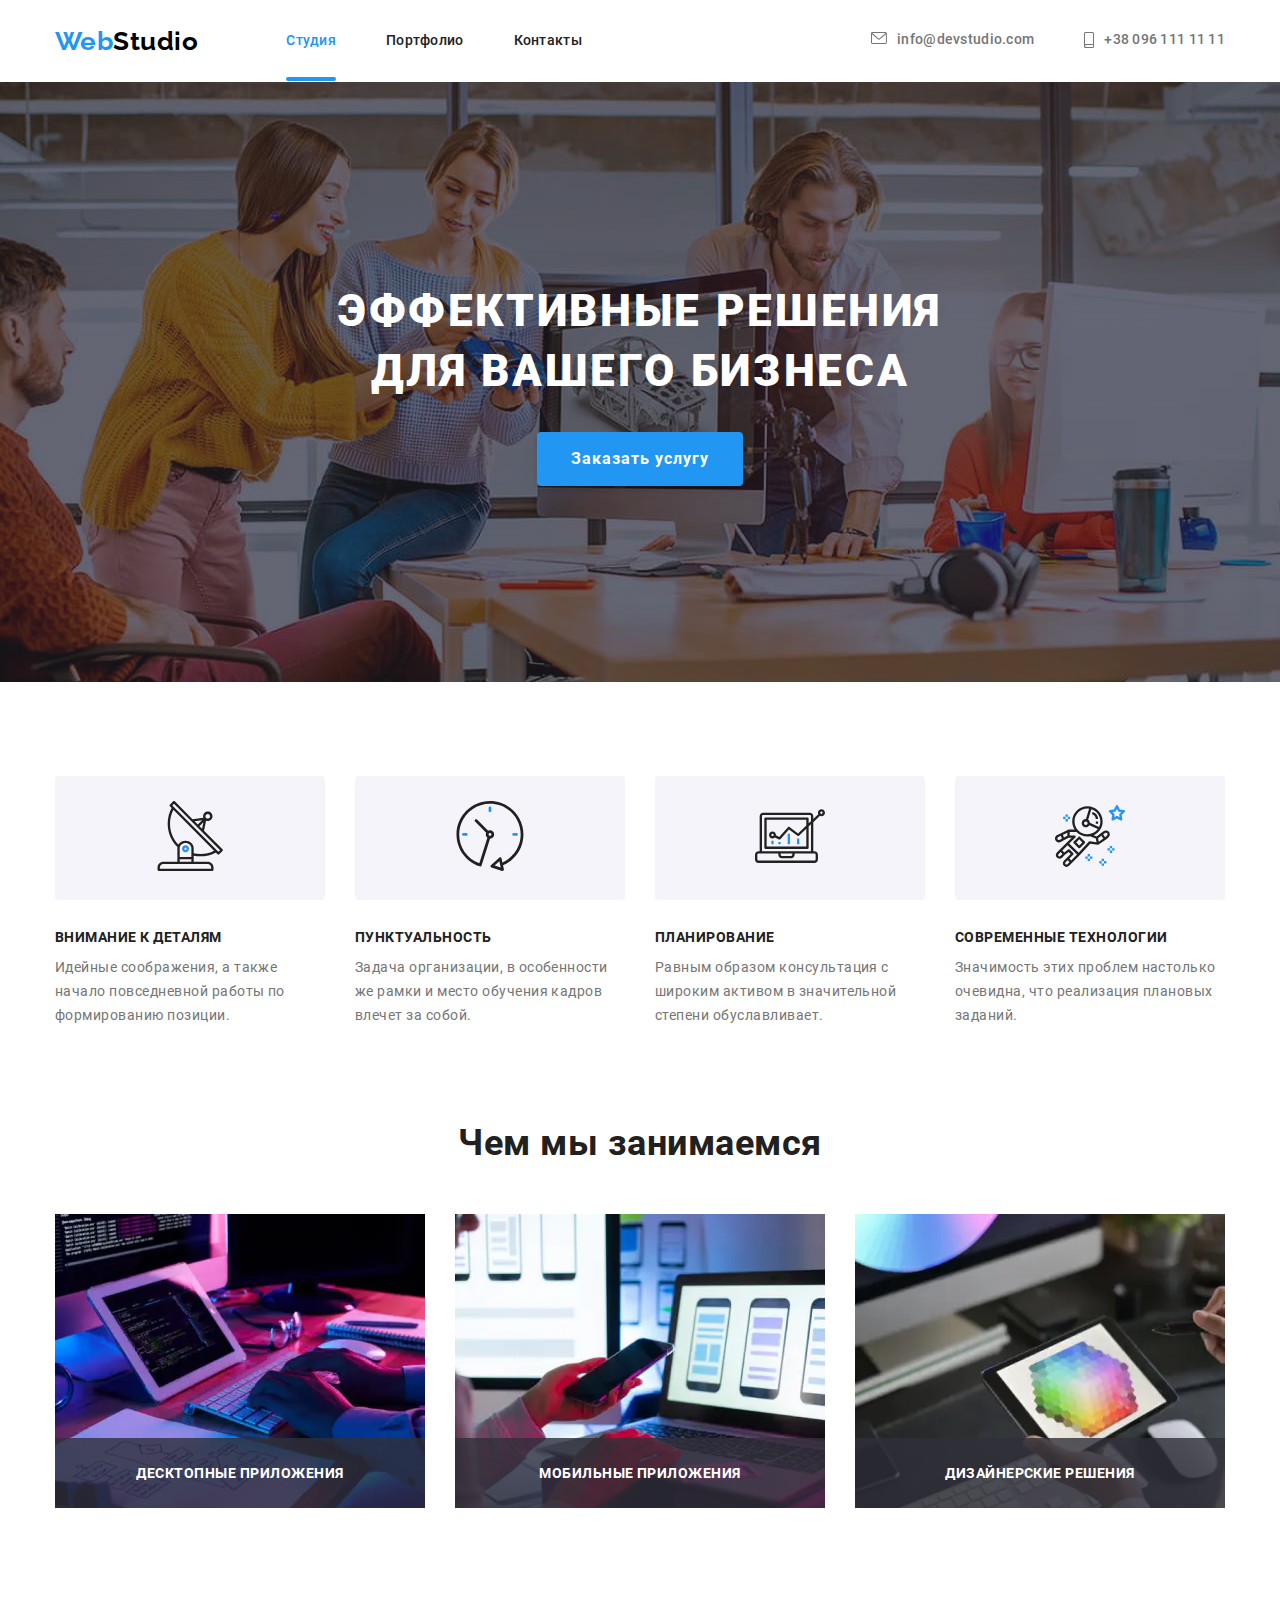
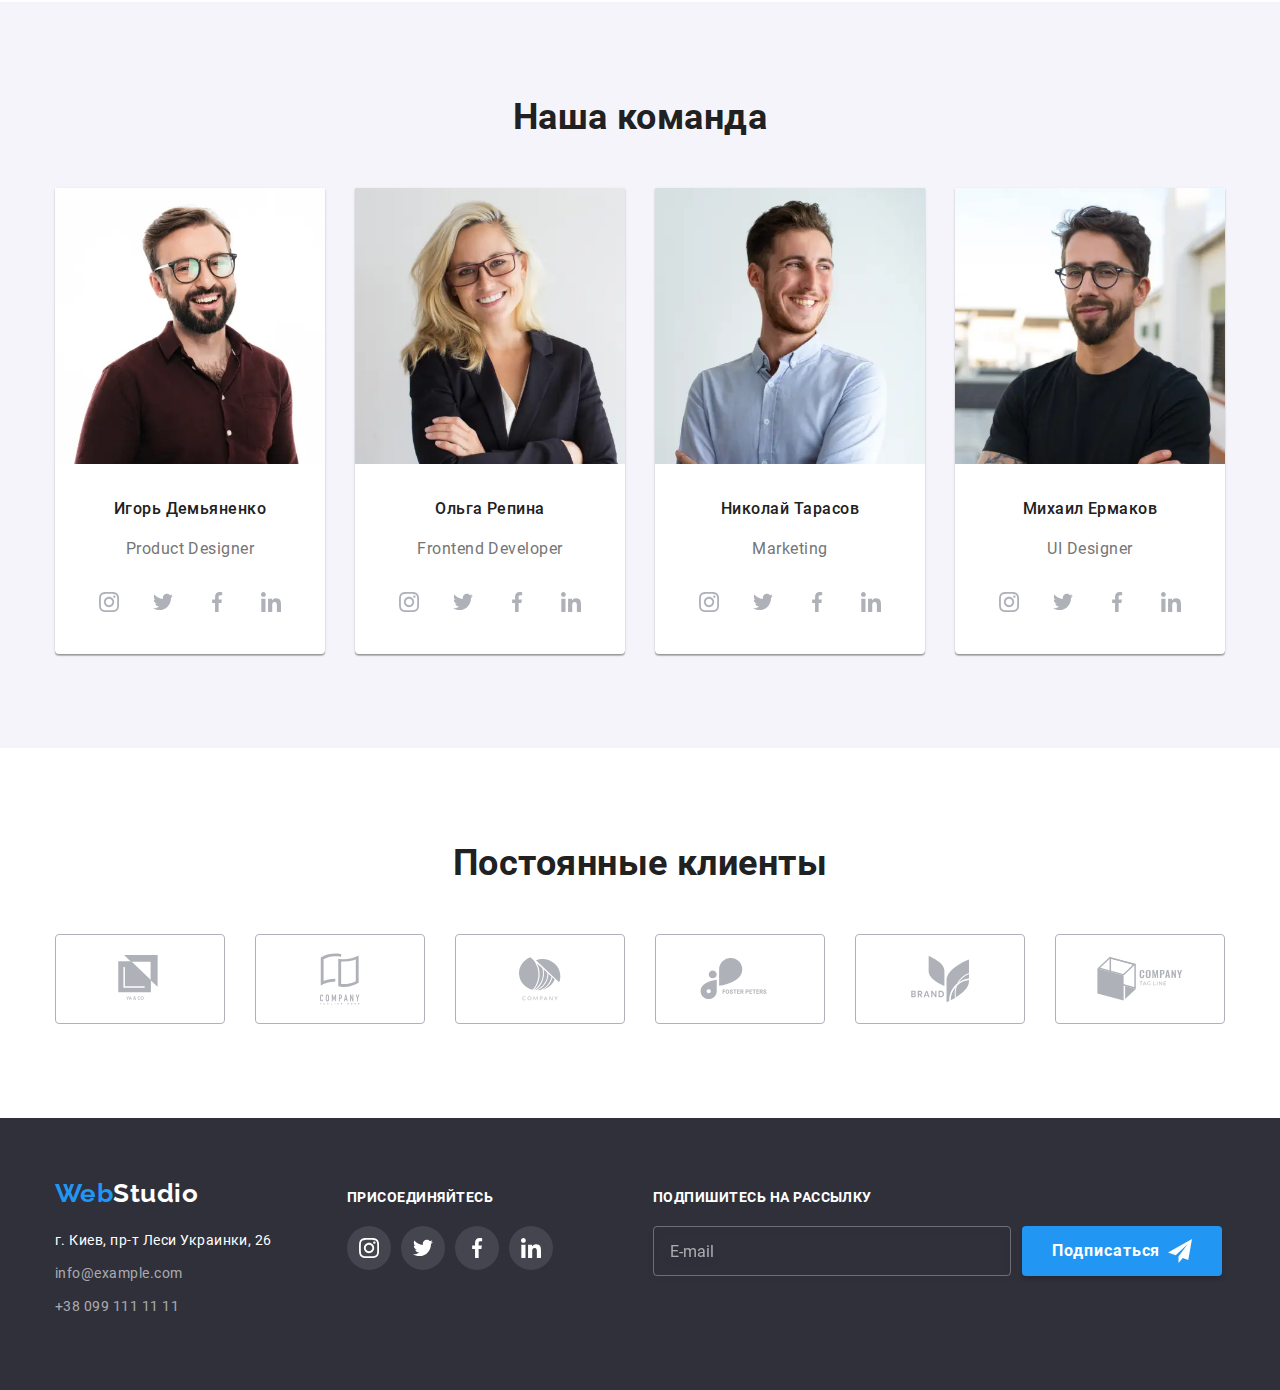
==== index.html @ 22a3ccd4 "Добавлено мои старые файлы и папки для работи со страницей" ====
<!DOCTYPE html>
<html lang="ru">
<head>
    <meta charset="UTF-8">
    <meta name="viewport" content="width=device-width, initial-scale=1.0">
    <title>Web Studio</title>
    <link rel="stylesheet" href="./css/main.min.css">

</head>
<body>
    <header class="header">
        <div class="container header__container">
            <div class="header__container--mobile">
                <a class="logo" href="./index.html"><span class="logo__text">Web</span>Studio</a>
                <button
                type="button"
                class="header__menu-button "
                aria-expanded="false"
                aria-controls="menu-container"
                data-menu-button
                >
                    <svg
                    width="40"
                    height="40"
                    aria-label="Переключатель мобильного меню"
                    >
                        <use class="header__icon header__menu-button--burger" href="./images/symbol-defs.svg#icon-menu"></use>
                        <use class="header__icon header__menu-button--cross" href="./images/symbol-defs.svg#icon-cross"></use>
                    </svg>
                </button>
            </div>
            <div class="header__menu-container" id="menu-container" data-menu>

                <nav class="header__menu">
                    <ul class="header__menu-navigation list">
                        <li class="header__menu-navigation-item">
                            <a class="header__menu-navigation-link header__menu-navigation-link--current" href="">Студия</a></li>
                        <li class="header__menu-navigation-item">
                            <a class="header__menu-navigation-link" href="./portfolio.html">Портфолио</a></li>
                        <li class="header__menu-navigation-item">
                            <a class="header__menu-navigation-link" href="">Контакты</a></li>
                    </ul>
                </nav>

                <div>
                    <ul class="header__menu-contacts list">
                        <li class="header__menu-contacts-item">
                            <a class="header__menu-contacts-phone" href="tel:+380961111111">
                                <span >+38 096 111 11 11</span>
                            </a>
                        </li>
                        
                        <li class="header__menu-contacts-item">
                            <a class="header__menu-contacts-mail" href="mailto:info@devstudio.com">
                                <span>info@devstudio.com</span>
                            </a>
                        </li>
                    </ul>
    
                    <ul class="header__menu-social list">
                        <li class="header__menu-social-item">
                            <a class="header__menu-social-link" href="#">
                                <span class="header__menu-social-link--text">Instagram</span>
                            </a>
                            <span class="header__menu-social--vertical-line">|</span>
                        </li>
                        
                        <li class="header__menu-social-item">
                            <a class="header__menu-social-link" href="#">
                                <span class="header__menu-social-link--text">Twitter</span>
                            </a>
                            <span class="header__menu-social--vertical-line">|</span>
                        </li>
                        <li class="header__menu-social-item">
                            <a class="header__menu-social-link" href="#">
                                <span class="header__menu-social-link--text">Facebook</span>
                            </a>
                            <span class="header__menu-social--vertical-line">|</span>
                        </li>
                        
                        <li class="header__menu-social-item">
                            <a class="header__menu-social-link" href="#">
                                <span>LinkedIn</span>
                            </a>
                        </li>
                    </ul>
                </div>
            </div>
            
            
            <nav class="header__nav">
                <ul class="site-navigation list">
                    <li class="site-navigation__item"><a class="site-navigation__link site-navigation__link--current" href="">Студия</a></li>
                    <li class="site-navigation__item"><a class="site-navigation__link" href="./portfolio.html">Портфолио</a></li>
                    <li class="site-navigation__item"><a class="site-navigation__link" href="">Контакты</a></li>
                </ul>
            </nav>
            <ul class="contacts list">
                <li class="contacts__item">
                    <a class="contacts__link" href="mailto:info@devstudio.com">
                        <svg class="contacts__icon contacts__icon--envelope">
                            <use href="./images/symbol-defs.svg#icon-envelope"></use>
                        </svg>
                        <span>info@devstudio.com</span>
                    </a>
                </li>
                <li class="contacts__item">
                    <a class="contacts__link" href="tel:+380961111111">
                        <svg class="contacts__icon contacts__icon--phone">
                            <use href="./images/symbol-defs.svg#icon-smartphone"></use>
                        </svg>
                        <span >+38 096 111 11 11</span>
                    </a>
                </li>
            </ul>
        </div>
    </header>

    <main>
        <section class="hero">
            <div class="hero__overlay">
                <div class="hero__container">
                    <h1 class="hero__text">Эффективные решения для вашего бизнеса</h1>
                    <button class="hero__button" type="button" data-modal-open>Заказать услугу</button>
                </div>
            </div>
        </section>
                
        <section class="advantages">
            <div class="container">
                <h2 class="visually-hidden">Наши преимущества</h2>
                <ul class="advantages__list">
                    <li class="advantages__item">
                        <div class="advantages__icon">
                            <svg width="70" height="70">
                                <use href="./images/symbol-defs.svg#icon-antena"></use>
                            </svg>
                        </div>
                        <h3 class="advantages__title">Внимание к деталям</h3>
                        <p class="advantages__text">Идейные соображения, а также начало повседневной работы по формированию позиции.</p>
                    </li>
                    <li class="advantages__item">
                        <div class="advantages__icon">
                            <svg width="70" height="70">
                                <use href="./images/symbol-defs.svg#icon-clock"></use>
                            </svg>
                        </div>
                        <h3 class="advantages__title">Пунктуальность</h3>
                        <p class="advantages__text">Задача организации, в особенности же рамки и место обучения кадров влечет за собой.
                        </p>
                    </li>
                    <li class="advantages__item">
                        <div class="advantages__icon">
                            <svg width="70" height="70">
                                <use href="./images/symbol-defs.svg#icon-diagram"></use>
                            </svg>
                        </div>
                        <h3 class="advantages__title">Планирование</h3>
                        <p class="advantages__text">Равным образом консультация с широким активом в значительной степени обуславливает.
                        </p>
                    </li>
                    <li class="advantages__item">
                        <div class="advantages__icon">
                            <svg width="70" height="70">
                                <use href="./images/symbol-defs.svg#icon-astronaut"></use>
                            </svg>
                        </div>
                        <h3 class="advantages__title">Современные технологии</h3>
                        <p class="advantages__text">Значимость этих проблем настолько очевидна, что реализация плановых заданий.</p>
                    </li>
                </ul>
            </div>
        </section>
        
        <section class="work">
            <div class="container">
                <h2 class="work__title">Чем мы занимаемся</h2>
                <ul class="work__list list">
                    <li class="work__item">
                        <picture>
                            <source srcset="
                            ./images/workimg1.webp 1x,
                            ./images/workimg1@2x.webp 2x"
                            type="image/webp">

                            <img srcset="
                            ./images/workimg1.jpg 1x,
                            ./images/workimg1@2x.jpg 2x"
                            src="./images/workimg1.jpg" 
                            alt="Монитор, планшет и клавиатура на столе" 
                            width="370"/>
                        </picture>
                        <p class="work__text">Десктопные приложения</p>
                    </li>
                    <li class="work__item">
                        <picture>
                            <source srcset="
                            ./images/workimg2.webp 1x,
                            ./images/workimg2@2x.webp 2x"
                            type="image/webp">

                            <img srcset="
                            ./images/workimg2.jpg 1x,
                            ./images/workimg2@2x.jpg 2x"
                            src="./images/workimg2.jpg" 
                            alt="Ноутбук и смартфон" 
                            width="370"/>
                        </picture>
                        <p class="work__text">Мобильные приложения</p>
                    </li>
                    <li class="work__item">
                        <picture>
                            <source srcset="
                            ./images/workimg3.webp 1x,
                            ./images/workimg3@2x.webp 2x"
                            type="image/webp">

                            <img srcset="
                            ./images/workimg3.jpg 1x,
                            ./images/workimg3@2x.jpg 2x"
                            src="./images/workimg3.jpg" 
                            alt="Выбор цвета на дисплее планшета" 
                            width="370"/>
                        </picture>
                        <p class="work__text">Дизайнерские решения</p>
                    </li>
                </ul>
            </div>
        </section>
        
        <section class="team">
            <div class="container">
                <h2 class="team__title">Наша команда</h2>
                <ul class="team__list">
                    <li class="team__item">
                        <picture>
                            <source srcset="
                            ./images/teamphoto1.webp 1x,
                            ./images/teamphoto1@2x.webp 2x"
                            type="image/webp">

                            <img class="team__photo" srcset="
                            ./images/teamphoto1.jpg 1x,
                            ./images/teamphoto1@2x.jpg 2x"
                            src="./images/teamphoto1.jpg" 
                            alt="Фото дизайнера продукта" />
                        </picture>
                        <h3 class="team__worker">Игорь Демьяненко</h3>
                        <p class="team__proffesion">Product Designer</p>
                        <ul class="team__social-list list">
                            <li class="team__social-item">
                                <a href="#" class="team__social-link">
                                    <svg class="team__social-icon">
                                        <use href="./images/symbol-defs.svg#icon-instagram"></use>
                                    </svg>
                                </a>
                            </li>
                            <li class="team__social-item">
                                <a href="#" class="team__social-link">
                                    <svg class="team__social-icon">
                                        <use href="./images/symbol-defs.svg#icon-twitter"></use>
                                    </svg>
                                </a>
                            </li>
                            <li class="team__social-item">
                                <a href="#" class="team__social-link">
                                    <svg class="team__social-icon">
                                        <use href="./images/symbol-defs.svg#icon-facebook"></use>
                                    </svg>
                                </a>
                            </li>
                            <li class="team__social-item">
                                <a href="#" class="team__social-link">
                                    <svg class="team__social-icon">
                                        <use href="./images/symbol-defs.svg#icon-linkedin"></use>
                                    </svg>
                                </a>
                            </li>
                        </ul>
                    </li>
                    
                    <li class="team__item">
                        <picture>
                            <source srcset="
                            ./images/teamphoto2.webp 1x,
                            ./images/teamphoto2@2x.webp 2x"
                            type="image/webp">

                            <img class="team__photo" srcset="
                            ./images/teamphoto2.jpg 1x,
                            ./images/teamphoto2@2x.jpg 2x"
                            src="./images/teamphoto2.jpg" 
                            alt="Фото фронтэнд разработчика" />
                        </picture>
                        <h3 class="team__worker">Ольга Репина</h3>
                        <p class="team__proffesion">Frontend Developer</p>
                        <ul class="team__social-list list">
                            <li class="team__social-item">
                                <a href="#" class="team__social-link">
                                    <svg class="team__social-icon">
                                        <use href="./images/symbol-defs.svg#icon-instagram"></use>
                                    </svg>
                                </a>
                            </li>
                            <li class="team__social-item">
                                <a href="#" class="team__social-link">
                                    <svg class="team__social-icon">
                                        <use href="./images/symbol-defs.svg#icon-twitter"></use>
                                    </svg>
                                </a>
                            </li>
                            <li class="team__social-item">
                                <a href="#" class="team__social-link">
                                    <svg class="team__social-icon">
                                        <use href="./images/symbol-defs.svg#icon-facebook"></use>
                                    </svg>
                                </a>
                            </li>
                            <li class="team__social-item">
                                <a href="#" class="team__social-link">
                                    <svg class="team__social-icon">
                                        <use href="./images/symbol-defs.svg#icon-linkedin"></use>
                                    </svg>
                                </a>
                            </li>
                        </ul>
                    </li>
                    
                    <li class="team__item">
                        <picture>
                            <source srcset="
                            ./images/teamphoto3.webp 1x,
                            ./images/teamphoto3@2x.webp 2x"
                            type="image/webp">

                            <img class="team__photo" srcset="
                            ./images/teamphoto3.jpg 1x,
                            ./images/teamphoto3@2x.jpg 2x"
                            src="./images/teamphoto3.jpg" 
                            alt="Фото маркетолога" />
                        </picture>
                        <h3 class="team__worker">Николай Тарасов</h3>
                        <p class="team__proffesion">Marketing</p>
                        <ul class="team__social-list list">
                            <li class="team__social-item">
                                <a href="#" class="team__social-link">
                                    <svg class="team__social-icon">
                                        <use href="./images/symbol-defs.svg#icon-instagram"></use>
                                    </svg>
                                </a>
                            </li>
                            <li class="team__social-item">
                                <a href="#" class="team__social-link">
                                    <svg class="team__social-icon">
                                        <use href="./images/symbol-defs.svg#icon-twitter"></use>
                                    </svg>
                                </a>
                            </li>
                            <li class="team__social-item">
                                <a href="#" class="team__social-link">
                                    <svg class="team__social-icon">
                                        <use href="./images/symbol-defs.svg#icon-facebook"></use>
                                    </svg>
                                </a>
                            </li>
                            <li class="team__social-item">
                                <a href="#" class="team__social-link">
                                    <svg class="team__social-icon">
                                        <use href="./images/symbol-defs.svg#icon-linkedin"></use>
                                    </svg>
                                </a>
                            </li>
                        </ul>
                    </li>
                    
                    <li class="team__item">
                        <picture>
                            <source srcset="
                            ./images/teamphoto4.webp 1x,
                            ./images/teamphoto4@2x.webp 2x"
                            type="image/webp">

                            <img class="team__photo" srcset="
                            ./images/teamphoto4.jpg 1x,
                            ./images/teamphoto4@2x.jpg 2x"
                            src="./images/teamphoto4.jpg" 
                            alt="Фото дизайнера" />
                        </picture>
                        <h3 class="team__worker">Михаил Ермаков</h3>
                        <p class="team__proffesion">UI Designer</p>
                        <ul class="team__social-list list">
                            <li class="team__social-item">
                                <a href="#" class="team__social-link">
                                    <svg class="team__social-icon">
                                        <use href="./images/symbol-defs.svg#icon-instagram"></use>
                                    </svg>
                                </a>
                            </li>
                            <li class="team__social-item">
                                <a href="#" class="team__social-link">
                                    <svg class="team__social-icon">
                                        <use href="./images/symbol-defs.svg#icon-twitter"></use>
                                    </svg>
                                </a>
                            </li>
                            <li class="team__social-item">
                                <a href="#" class="team__social-link">
                                    <svg class="team__social-icon">
                                        <use href="./images/symbol-defs.svg#icon-facebook"></use>
                                    </svg>
                                </a>
                            </li>
                            <li class="team__social-item">
                                <a href="#" class="team__social-link">
                                    <svg class="team__social-icon">
                                        <use href="./images/symbol-defs.svg#icon-linkedin"></use>
                                    </svg>
                                </a>
                            </li>
                        </ul>
                    </li>
                </ul>
            </div>
        </section>

        <section class="clients">
            <div class="container">
                <h2 class="clients__title">Постоянные клиенты</h2>
                <ul class="clients__list">
                    <li class="clients__item">
                        <a href="#" class="clients__link">
                            <svg class="clients__logo" width="44" height="48">
                                <use href="./images/symbol-defs.svg#icon-logo-1"></use>
                            </svg>
                        </a>
                    </li>
                    <li class="clients__item">
                        <a href="#" class="clients__link">
                            <svg class="clients__logo" width="40" height="52">
                                <use href="./images/symbol-defs.svg#icon-logo-2"></use>
                            </svg>
                        </a>
                    </li>
                    <li class="clients__item">
                        <a href="#" class="clients__link">
                            <svg class="clients__logo" width="42" height="44">
                                <use href="./images/symbol-defs.svg#icon-logo-3"></use>
                            </svg>
                        </a>
                    </li>
                    <li class="clients__item">
                        <a href="#" class="clients__link">
                            <svg class="clients__logo" width="80" height="42">
                                <use href="./images/symbol-defs.svg#icon-logo-4"></use>
                            </svg>
                        </a>
                    </li>
                    <li class="clients__item">
                        <a href="#" class="clients__link">
                            <svg class="clients__logo" width="58" height="46">
                                <use href="./images/symbol-defs.svg#icon-logo-5"></use>
                            </svg>
                        </a>
                    </li>
                    <li class="clients__item">
                        <a href="#" class="clients__link">
                            <svg class="clients__logo" width="88" height="44">
                                <use href="./images/symbol-defs.svg#icon-logo-6"></use>
                            </svg>
                        </a>
                    </li>
        
                </ul>
            </div>
        </section>

    </main>
    
    <footer class="footer">
        <div class="container footer__container">
            <div class="footer__contacts">
                <a class="logo__footer" href="./index.html"><span class="logo__text">Web</span><span class="logo__text--white">Studio</span></a>
                <address class="footer__address">г. Киев, пр-т Леси Украинки, 26</address>
                <ul class="list">
                    <li class="footer__item"><a class="footer__contact" href="mailto:info@example.com">info@example.com</a></li>
                    <li class="footer__item"><a class="footer__contact" href="tel:+380991111111">+38 099 111 11 11</a></li>
                </ul>
            </div>
            
            <div class="join">
                <p class="join__title">Присоединяйтесь</p>
                <ul class="join__list list">
                    <li class="join__item">
                        <a href="#" class="join__link">
                            <svg class="join__icon">
                                <use href="./images/symbol-defs.svg#icon-instagram"></use>
                            </svg>
                        </a>
                    </li>
                    <li class="join__item">
                        <a href="#" class="join__link">
                            <svg class="join__icon">
                                <use href="./images/symbol-defs.svg#icon-twitter"></use>
                            </svg>
                        </a>
                    </li>
                    <li class="join__item">
                        <a href="#" class="join__link">
                            <svg class="join__icon">
                                <use href="./images/symbol-defs.svg#icon-facebook"></use>
                            </svg>
                        </a>
                    </li>
                    <li class="join__item">
                        <a href="#" class="join__link">
                            <svg class="join__icon">
                                <use href="./images/symbol-defs.svg#icon-linkedin"></use>
                            </svg>
                        </a>
                    </li>
                </ul>
            </div>

            <div class="subscribe">
                <p class="subscribe__title">
                    Подпишитесь на рассылку
                </p>
                <form class="subscribe__form">
                    <input class="subscribe__input" type="email" name="email" placeholder="E-mail">          
                    <button class="subscribe__button" type="submit">
                        <span class="subscribe__button-text">Подписаться</span>
                        <svg class="subscribe__icon" width="24" height="24">
                            <use href="./images/symbol-defs.svg#icon-send"></use>
                        </svg>
                    </button>
                </form>
            </div>
        </div>
    </footer>

    <div class="backdrop is-hidden" data-modal>
        <div class="modal">
                <button class="modal__button" data-modal-close>
                    <svg class="modal__icon" width="18" height="18">
                        <use href="./images/symbol-defs.svg#icon-close"></use>
                    </svg>
                </button>

                <form class="modal-form">
                    <p class="modal-form__title">
                        Оставьте свои данные, мы вам перезвоним
                    </p>

                    <label class="modal-form__lable">
                        <span class="modal-form__content">Имя</span>
                        <div class="modal-form__field">
                            <input class="modal-form__input" type="text" name="name">
                            <svg class="modal-form__icon" width="18" height="18">
                                <use href="./images/symbol-defs2.svg#icon-person-black"></use>
                            </svg>
                        </div>
                    </label>
        

                    <label class="modal-form__lable">
                        <span class="modal-form__content">Телефон</span>
                        <div class="modal-form__field">
                            <input class="modal-form__input" type="tel" name="phone_number">
                            <svg class="modal-form__icon" width="18" height="18">
                                <use href="./images/symbol-defs2.svg#icon-phone-black"></use>
                            </svg>
                        </div>
                    </label>

                    <label class="modal-form__lable">
                        <span class="modal-form__content">Почта</span>
                        <div class="modal-form__field">
                            <input class="modal-form__input" type="email" name="email">
                            <svg class="modal-form__icon" width="18" height="18">
                                <use href="./images/symbol-defs2.svg#icon-email-black"></use>                                </svg>
                            </div>
                    </label>

                    <label class="modal-form__feedback">
                        <span class="modal-form__content">Коментарий</span>
                        <textarea class="modal-form__textarea" name="feedback" placeholder="Введите текст"></textarea>
                    </label>
    
                    <div class="modal-form__checkbox-field">
                        <input class="modal-form__checkbox-input visually-hidden" type="checkbox" name="consent" value="consent" id="checkbox">
                        <label class="modal-form__checkbox" for="checkbox">
                            <span class="modal-form__checkbox-text">Соглашаюсь с рассылкой и принимаю <a href="#" class="modal-form__contract">Условия договора</a></span>
                        </label>
                    </div>
    
                    <button class="modal-form__button" type="submit">
                        Отправить
                    </button>
                </form>
            
        </div>
    </div>
    
    <script src="./js/modal.js"></script>
    <script src="./js/menu.js"></script>
</body>
</html>
---- css/main.min.css ----
/*! modern-normalize v0.6.0 | MIT License | https://github.com/sindresorhus/modern-normalize */*,*::before,*::after{-webkit-box-sizing:border-box;box-sizing:border-box}:root{-moz-tab-size:4;-o-tab-size:4;tab-size:4}html{line-height:1.15;-webkit-text-size-adjust:100%}body{margin:0}body{font-family:system-ui,-apple-system,"Segoe UI",Roboto,Helvetica,Arial,sans-serif,"Apple Color Emoji","Segoe UI Emoji"}hr{height:0}abbr[title]{-webkit-text-decoration:underline dotted;text-decoration:underline dotted}b,strong{font-weight:bolder}code,kbd,samp,pre{font-family:SFMono-Regular, Consolas, "Liberation Mono", Menlo, monospace;font-size:1em}small{font-size:80%}sub,sup{font-size:75%;line-height:0;position:relative;vertical-align:baseline}sub{bottom:-0.25em}sup{top:-0.5em}button,input,optgroup,select,textarea{font-family:inherit;font-size:100%;line-height:1.15;margin:0}button,select{text-transform:none}button,[type="button"],[type="reset"],[type="submit"]{-webkit-appearance:button}button::-moz-focus-inner,[type="button"]::-moz-focus-inner,[type="reset"]::-moz-focus-inner,[type="submit"]::-moz-focus-inner{border-style:none;padding:0}button:-moz-focusring,[type="button"]:-moz-focusring,[type="reset"]:-moz-focusring,[type="submit"]:-moz-focusring{outline:1px dotted ButtonText}fieldset{padding:0.35em 0.75em 0.625em}legend{padding:0}progress{vertical-align:baseline}[type="number"]::-webkit-inner-spin-button,[type="number"]::-webkit-outer-spin-button{height:auto}[type="search"]{-webkit-appearance:textfield;outline-offset:-2px}[type="search"]::-webkit-search-decoration{-webkit-appearance:none}::-webkit-file-upload-button{-webkit-appearance:button;font:inherit}summary{display:list-item}@font-face{font-family:'Raleway';font-style:normal;font-weight:700;src:url("../fonts/raleway-v18-latin_cyrillic-700.eot");src:local(""),url("../fonts/raleway-v18-latin_cyrillic-700.eot?#iefix") format("embedded-opentype"),url("../fonts/raleway-v18-latin_cyrillic-700.woff2") format("woff2"),url("../fonts/raleway-v18-latin_cyrillic-700.woff") format("woff"),url("../fonts/raleway-v18-latin_cyrillic-700.ttf") format("truetype"),url("../fonts/raleway-v18-latin_cyrillic-700.svg#Raleway") format("svg")}@font-face{font-family:'Roboto';font-style:normal;font-weight:500;src:url("../fonts/roboto-v20-latin_cyrillic-500.eot");src:local(""),url("../fonts/roboto-v20-latin_cyrillic-500.eot?#iefix") format("embedded-opentype"),url("../fonts/roboto-v20-latin_cyrillic-500.woff2") format("woff2"),url("../fonts/roboto-v20-latin_cyrillic-500.woff") format("woff"),url("../fonts/roboto-v20-latin_cyrillic-500.ttf") format("truetype"),url("../fonts/roboto-v20-latin_cyrillic-500.svg#Roboto") format("svg")}@font-face{font-family:'Roboto';font-style:normal;font-weight:400;src:url("../fonts/roboto-v20-latin_cyrillic-regular.eot");src:local(""),url("../fonts/roboto-v20-latin_cyrillic-regular.eot?#iefix") format("embedded-opentype"),url("../fonts/roboto-v20-latin_cyrillic-regular.woff2") format("woff2"),url("../fonts/roboto-v20-latin_cyrillic-regular.woff") format("woff"),url("../fonts/roboto-v20-latin_cyrillic-regular.ttf") format("truetype"),url("../fonts/roboto-v20-latin_cyrillic-regular.svg#Roboto") format("svg")}@font-face{font-family:'Roboto';font-style:normal;font-weight:700;src:url("../fonts/roboto-v20-latin_cyrillic-700.eot");src:local(""),url("../fonts/roboto-v20-latin_cyrillic-700.eot?#iefix") format("embedded-opentype"),url("../fonts/roboto-v20-latin_cyrillic-700.woff2") format("woff2"),url("../fonts/roboto-v20-latin_cyrillic-700.woff") format("woff"),url("../fonts/roboto-v20-latin_cyrillic-700.ttf") format("truetype"),url("../fonts/roboto-v20-latin_cyrillic-700.svg#Roboto") format("svg")}@font-face{font-family:'Roboto';font-style:normal;font-weight:900;src:url("../fonts/roboto-v20-latin_cyrillic-900.eot");src:local(""),url("../fonts/roboto-v20-latin_cyrillic-900.eot?#iefix") format("embedded-opentype"),url("../fonts/roboto-v20-latin_cyrillic-900.woff2") format("woff2"),url("../fonts/roboto-v20-latin_cyrillic-900.woff") format("woff"),url("../fonts/roboto-v20-latin_cyrillic-900.ttf") format("truetype"),url("../fonts/roboto-v20-latin_cyrillic-900.svg#Roboto") format("svg")}.work__title{margin-top:0;color:#212121;font-weight:700}.work__list{display:-webkit-box;display:-ms-flexbox;display:flex;-webkit-box-pack:justify;-ms-flex-pack:justify;justify-content:space-between}.advantages{margin-bottom:60px;background-color:#fff}@media screen and (max-width: 767px){.advantages__item:not(:last-child){margin-bottom:30px}}@media screen and (min-width: 1200px){.advantages{margin-bottom:0}}.advantages__list{margin:0;padding:0;list-style:none}.advantages__title{margin-top:0;margin-bottom:10px;font-weight:700;font-size:14px;line-height:1.14;text-transform:uppercase;color:#212121}@media screen and (max-width: 767px){.advantages__title{text-align:center}}.advantages__text{font-size:14px;line-height:1.71}.advantages__icon{padding-top:25px;padding-bottom:25px;margin-bottom:30px;text-align:center;border-radius:4px;background-color:#f5f4fa}@media screen and (min-width: 768px) and (max-width: 1199px){.advantages__list{display:-webkit-box;display:-ms-flexbox;display:flex;-ms-flex-wrap:wrap;flex-wrap:wrap;margin-top:-30px;margin-right:-15px;margin-left:-15px}.advantages__item{display:inline-block;margin-top:30px;margin-right:15px;margin-left:15px;height:auto;width:calc((100% - 4 * 15px) / 2)}}@media screen and (min-width: 1200px){.advantages__list{display:-webkit-box;display:-ms-flexbox;display:flex;-webkit-box-pack:justify;-ms-flex-pack:justify;justify-content:space-between}.advantages__item{width:calc((100% - 90px) / 4);margin-right:30px}.advantages__item:nth-child(4){margin-right:0}}.clients{padding-top:60px;padding-bottom:60px;background-color:#fff}@media screen and (min-width: 1200px){.clients{padding-top:94px;padding-bottom:94px}}.clients__title{margin:0;margin-bottom:30px;font-weight:700;font-size:28px;line-height:1.17;text-align:center;color:#212121}@media screen and (min-width: 1200px){.clients__title{margin-bottom:50px;font-size:36px}}.clients__list{margin:0;padding:0;list-style:none;display:-webkit-box;display:-ms-flexbox;display:flex;-ms-flex-wrap:wrap;flex-wrap:wrap;margin-top:-30px;margin-right:-15px;margin-left:-15px}.clients__item{display:inline-block;margin-top:30px;margin-right:15px;margin-left:15px;height:90px;width:calc((100% - 4 * 15px) / 2)}@media screen and (min-width: 768px) and (max-width: 1199px){.clients__item{width:calc((100% - 6 * 15px) / 3)}}@media screen and (min-width: 1200px){.clients__item{width:calc((100% - 12 * 15px) / 6)}}.clients__link{display:-webkit-box;display:-ms-flexbox;display:flex;-webkit-box-pack:center;-ms-flex-pack:center;justify-content:center;-webkit-box-align:center;-ms-flex-align:center;align-items:center;width:100%;height:100%;color:#afb1b8;border-radius:4px;border:1px solid #afb1b8;-webkit-filter:drop-shadow(0px 4px 4px rgba(0,0,0,0));filter:drop-shadow(0px 4px 4px rgba(0,0,0,0));-webkit-transition-property:color,border,-webkit-filter;transition-property:color,border,-webkit-filter;transition-property:color,border,filter;transition-property:color,border,filter,-webkit-filter;-webkit-transition-duration:250ms;transition-duration:250ms;-webkit-transition-timing-function:cubic-bezier(0.4, 0, 0.2, 1);transition-timing-function:cubic-bezier(0.4, 0, 0.2, 1)}.clients__link:hover,.clients__link:focus{color:#2196f3;border:1px solid #2196f3;-webkit-filter:drop-shadow(0px 4px 4px rgba(0,0,0,0.25));filter:drop-shadow(0px 4px 4px rgba(0,0,0,0.25))}.clients__logo{fill:currentColor}body{color:#757575;font-family:Roboto,sans-serif;letter-spacing:0.03em}body.modal-open{overflow:hidden}.container{margin-left:auto;margin-right:auto;padding-left:15px;padding-right:15px}@media screen and (min-width: 480px){.container{width:480px}}@media screen and (min-width: 768px) and (max-width: 1200px){.container{width:768px}}@media screen and (min-width: 1200px){.container{width:1200px}}a{text-decoration:none}p{margin-top:0;margin-bottom:0}img{display:block;max-width:100%;height:auto}section{width:100%}@media screen and (min-width: 1200px){section{padding:94px 0}}.list{padding:0;margin:0;list-style:none}.visually-hidden{position:absolute;clip:rect(0 0 0 0);width:1px;height:1px;margin:-1px}.hero__button,.project__button,.subscribe__button,.modal__button,.modal-form__button{cursor:pointer}.contacts__link{font-weight:500;font-size:12px;line-height:1.17;letter-spacing:0.02em;color:#757575;-webkit-transition-property:color;transition-property:color;-webkit-transition-duration:250ms;transition-duration:250ms;-webkit-transition-timing-function:cubic-bezier(0.4, 0, 0.2, 1);transition-timing-function:cubic-bezier(0.4, 0, 0.2, 1)}.contacts__icon{margin-right:8px;fill:currentColor}.contacts__icon--envelope{width:14px;height:10px}.contacts__icon--phone{width:10px;height:14px}.contacts__link:hover,.contacts__link:focus{color:#2196f3}@media screen and (max-width: 767px){.contacts{display:none}}@media screen and (min-width: 768px) and (max-width: 1199px){.contacts{display:-webkit-box;display:-ms-flexbox;display:flex;-webkit-box-orient:vertical;-webkit-box-direction:normal;-ms-flex-direction:column;flex-direction:column;-webkit-box-pack:center;-ms-flex-pack:center;justify-content:center;margin:21px 0}.contacts__link{display:-webkit-box;display:-ms-flexbox;display:flex}.contacts__item:not(:last-child){margin-bottom:10px}}@media screen and (min-width: 1200px){.contacts{display:-webkit-box;display:-ms-flexbox;display:flex;margin-left:auto}.contacts__item:not(:last-child){margin-right:50px}.contacts__link{display:-webkit-box;display:-ms-flexbox;display:flex;padding-top:32px;padding-bottom:32px;font-size:14px;line-height:1.14}.contacts__icon{margin-right:10px}.contacts__icon--envelope{width:16px;height:12px}.contacts__icon--phone{width:10px;height:16px}}.example{color:#212121}.example__item:not(:last-child){margin-bottom:30px}@media screen and (min-width: 768px){.example__item:not(:last-child){margin-bottom:0}}.example__link{display:block;height:100%;border-right:1px solid #eee;border-bottom:1px solid #eee;border-left:1px solid #eee;-webkit-box-shadow:0px 1px 1px rgba(0,0,0,0),0px 4px 4px rgba(0,0,0,0),1px 4px 6px rgba(0,0,0,0);box-shadow:0px 1px 1px rgba(0,0,0,0),0px 4px 4px rgba(0,0,0,0),1px 4px 6px rgba(0,0,0,0);-webkit-transition-property:border-color,-webkit-box-shadow;transition-property:border-color,-webkit-box-shadow;transition-property:box-shadow,border-color;transition-property:box-shadow,border-color,-webkit-box-shadow;-webkit-transition-duration:250ms;transition-duration:250ms;-webkit-transition-timing-function:cubic-bezier(0.4, 0, 0.2, 1);transition-timing-function:cubic-bezier(0.4, 0, 0.2, 1)}.example__link:focus,.example__link:hover{-webkit-box-shadow:0px 1px 1px rgba(0,0,0,0.12),0px 4px 4px rgba(0,0,0,0.06),1px 4px 6px rgba(0,0,0,0.16);box-shadow:0px 1px 1px rgba(0,0,0,0.12),0px 4px 4px rgba(0,0,0,0.06),1px 4px 6px rgba(0,0,0,0.16);border-color:#2196f3}.example__content{padding:20px 24px;background-color:#fff}.example__title{margin:0;margin-bottom:4px;font-weight:700;font-size:18px;line-height:2;letter-spacing:0.06em;color:#212121}.example__text{font-size:16px;line-height:1.875;color:#757575}.example__overlay{position:relative;overflow:hidden}.example__description{position:absolute;top:0;left:0;width:100%;height:100%;background-color:rgba(33,150,243,0.9);-webkit-transform:translateY(100%);transform:translateY(100%);-webkit-transition-property:-webkit-transform;transition-property:-webkit-transform;transition-property:transform;transition-property:transform, -webkit-transform;-webkit-transition-duration:250ms;transition-duration:250ms;-webkit-transition-timing-function:cubic-bezier(0.4, 0, 0.2, 1);transition-timing-function:cubic-bezier(0.4, 0, 0.2, 1)}.example__specification{margin:77px 24px;font-weight:400;font-size:18px;line-height:1.56;color:#fff}@media screen and (min-width: 768px){.example__specification{margin:49px 24px}}@media screen and (min-width: 1200px){.example__specification{position:absolute;width:322px;height:168px;margin:0;top:50%;left:50%;-webkit-transform:translate(-50%, -50%);transform:translate(-50%, -50%)}}.example__link:focus .example__description,.example__link:hover .example__description{-webkit-transform:translateY(0);transform:translateY(0)}@media screen and (min-width: 768px){.example__list{display:-webkit-box;display:-ms-flexbox;display:flex;-ms-flex-wrap:wrap;flex-wrap:wrap;margin-top:-30px;margin-right:-15px;margin-left:-15px}.example__item{display:inline-block;margin-top:30px;margin-right:15px;margin-left:15px;height:auto;width:calc((100% - 4 * 15px) / 2)}}@media screen and (min-width: 768px) and (min-width: 1200px){.example__item{width:calc((100% - 6 * 15px) / 3)}}.footer{width:100%;padding:60px 0;background-color:#2f303a}.footer__container{text-align:center}@media screen and (min-width: 768px){.footer__container{display:-webkit-box;display:-ms-flexbox;display:flex;-ms-flex-wrap:wrap;flex-wrap:wrap;-webkit-box-align:baseline;-ms-flex-align:baseline;align-items:baseline}}@media screen and (min-width: 1200px){.footer__container{text-align:start}}.footer__address{margin-bottom:8px;font-style:normal;font-size:14px;line-height:1.71;color:#fff}@media screen and (min-width: 1200px){.footer__address{margin-bottom:9px}}.footer__item:not(:last-child){margin-bottom:8px}@media screen and (min-width: 1200px){.footer__item:not(:last-child){margin-bottom:9px}}.footer__contact{font-size:14px;line-height:1.71;color:rgba(255,255,255,0.6)}.footer__contacts{margin-bottom:60px}@media screen and (min-width: 768px){.footer__contacts{margin-left:61px;margin-right:165px}}@media screen and (min-width: 1200px){.footer__contacts{margin:0}}.header{width:100%;background-color:#fff}@media screen and (min-width: 1200px){.header{padding:0}}.header--border{border:1px solid #ececec}.header__container--mobile{position:relative;display:-webkit-box;display:-ms-flexbox;display:flex;-webkit-box-align:center;-ms-flex-align:center;align-items:center;-webkit-box-pack:justify;-ms-flex-pack:justify;justify-content:space-between}.header__menu-button{position:absolute;z-index:10;top:10px;right:15px;width:40px;height:40px;padding:0;border:none;background-color:transparent;color:#000;-webkit-transition-property:color;transition-property:color;-webkit-transition-duration:250ms;transition-duration:250ms;-webkit-transition-timing-function:cubic-bezier(0.4, 0, 0.2, 1);transition-timing-function:cubic-bezier(0.4, 0, 0.2, 1)}.header__menu-button .header__menu-button--cross{display:none}.header__menu-button.is-open .header__menu-button--cross{display:block;z-index:5}.header__menu-button.is-open .header__menu-button--burger{display:none}.header__menu-button:hover,.header__menu-button:focus{color:#2196f3}.header__icon{fill:currentColor}.header__menu-container{display:none;position:fixed;top:0;left:0;width:100%;height:100vh;padding:48px 40px;background-color:#fff;-webkit-box-shadow:0px 4px 8px rgba(0,0,0,0.04),0px 2px 4px rgba(0,0,0,0.08),0px 1px 3px rgba(0,0,0,0.16);box-shadow:0px 4px 8px rgba(0,0,0,0.04),0px 2px 4px rgba(0,0,0,0.08),0px 1px 3px rgba(0,0,0,0.16);z-index:3}.header__menu-container.is-open{display:-webkit-box;display:-ms-flexbox;display:flex;-webkit-box-orient:vertical;-webkit-box-direction:normal;-ms-flex-direction:column;flex-direction:column;-webkit-box-pack:justify;-ms-flex-pack:justify;justify-content:space-between}.header__menu{margin-left:auto;margin-right:auto;width:480px}.header__menu-navigation-item:not(:last-child){margin-bottom:32px}.header__menu-navigation-link{font-weight:500;font-size:40px;line-height:1.17;letter-spacing:0.02em;color:#212121}.header__menu-navigation-link--current{color:#2196f3}.header__menu-contacts{margin-bottom:64px;margin-left:auto;margin-right:auto;width:480px}.header__menu-contacts-item:not(:last-child){margin-bottom:32px}.header__menu-contacts-phone{font-weight:500;font-size:34px;line-height:1.17;letter-spacing:0.02em;color:#2196f3}.header__menu-contacts-mail{font-weight:500;font-size:24px;line-height:1.17;letter-spacing:0.02em;color:#757575}.header__menu-social{display:-webkit-box;display:-ms-flexbox;display:flex;margin-left:auto;margin-right:auto;width:480px}.header__menu-social-item:not(:last-child){margin-right:10px}.header__menu-social-link{font-weight:500;font-size:18px;line-height:1.22;letter-spacing:0.02em;color:#2196f3}.header__menu-social-link--text{margin-right:10px}.header__menu-social--vertical-line{width:22px;color:rgba(33,33,33,0.2)}@media screen and (min-width: 768px){.header__menu-container{display:none}.header__menu-button{display:none}.header__container{display:-webkit-box;display:-ms-flexbox;display:flex}}@media screen and (min-width: 1200px){.header__container{padding:0 15px}}.hero{margin-bottom:60px;padding:0;color:#fff}@media screen and (min-width: 1200px){.hero{margin-bottom:0}}.hero__overlay{margin-left:auto;margin-right:auto;background-size:cover;background-repeat:no-repeat;background-position:center;background-color:#2f303a}@media screen and (max-width: 767px){.hero__overlay{width:100%;height:400px;background-image:-webkit-gradient(linear, left top, right top, from(rgba(47,48,58,0.4)), to(rgba(47,48,58,0.4))),url("../images/heromobileimg.jpg");background-image:linear-gradient(to right, rgba(47,48,58,0.4), rgba(47,48,58,0.4)),url("../images/heromobileimg.jpg")}}@media screen and (max-width: 767px) and (min-device-pixel-ratio: 2), screen and (max-width: 767px) and (-webkit-min-device-pixel-ratio: 2), screen and (max-width: 767px) and (min-resolution: 192dpi), screen and (max-width: 767px) and (min-resolution: 2dppx){.hero__overlay{background-image:url("../images/heromobileimg@2x.jpg")}}@media screen and (max-width: 767px) and (min-device-pixel-ratio: 3), screen and (max-width: 767px) and (-webkit-min-device-pixel-ratio: 3), screen and (max-width: 767px) and (min-resolution: 288dpi), screen and (max-width: 767px) and (min-resolution: 3dppx){.hero__overlay{background-image:url("../images/heromobileimg@3x.jpg")}}.hero__container{padding:118px 0;margin-left:auto;margin-right:auto;width:360px}@media screen and (min-width: 768px) and (max-width: 1199px){.hero__container{padding:116px 0}}@media screen and (min-width: 1200px){.hero__container{padding:200px 0;width:696px}}.hero__text{margin:0;margin-bottom:30px;font-family:Roboto,sans-serif;font-weight:900;font-size:26px;line-height:1.62;text-align:center;letter-spacing:0.06em;text-transform:uppercase}@media screen and (min-width: 1200px){.hero__text{font-size:44px;line-height:1.36}}.hero__button{display:block;margin:auto;padding:10px 32px;min-width:200px;min-height:50px;background-color:#2196f3;color:#fff;font-family:Roboto,sans-serif;font-weight:700;font-size:16px;line-height:1.875;-webkit-box-align:center;-ms-flex-align:center;align-items:center;letter-spacing:0.06em;border-radius:4px;border-color:transparent;-webkit-box-shadow:0px 4px 4px rgba(0,0,0,0.15);box-shadow:0px 4px 4px rgba(0,0,0,0.15)}@media screen and (min-width: 768px) and (max-width: 1199px){.hero__overlay{width:100%;height:400px;background-image:-webkit-gradient(linear, left top, right top, from(rgba(47,48,58,0.4)), to(rgba(47,48,58,0.4))),url("../images/herotabletimg.jpg");background-image:linear-gradient(to right, rgba(47,48,58,0.4), rgba(47,48,58,0.4)),url("../images/herotabletimg.jpg")}}@media screen and (min-width: 768px) and (max-width: 1199px) and (min-device-pixel-ratio: 2), screen and (min-width: 768px) and (max-width: 1199px) and (-webkit-min-device-pixel-ratio: 2), screen and (min-width: 768px) and (max-width: 1199px) and (min-resolution: 192dpi), screen and (min-width: 768px) and (max-width: 1199px) and (min-resolution: 2dppx){.hero__overlay{background-image:url("../images/herotabletimg@2x.jpg")}}@media screen and (min-width: 768px) and (max-width: 1199px) and (min-device-pixel-ratio: 3), screen and (min-width: 768px) and (max-width: 1199px) and (-webkit-min-device-pixel-ratio: 3), screen and (min-width: 768px) and (max-width: 1199px) and (min-resolution: 288dpi), screen and (min-width: 768px) and (max-width: 1199px) and (min-resolution: 3dppx){.hero__overlay{background-image:url("../images/herotabletimg@3x.jpg")}}@media screen and (min-width: 1200px){.hero__overlay{margin-left:auto;margin-right:auto;max-width:1600px;height:600px;background-image:-webkit-gradient(linear, left top, right top, from(rgba(47,48,58,0.4)), to(rgba(47,48,58,0.4))),url("../images/herodesktopimg.jpg");background-image:linear-gradient(to right, rgba(47,48,58,0.4), rgba(47,48,58,0.4)),url("../images/herodesktopimg.jpg")}}@media screen and (min-width: 1200px) and (min-device-pixel-ratio: 2), screen and (min-width: 1200px) and (-webkit-min-device-pixel-ratio: 2), screen and (min-width: 1200px) and (min-resolution: 192dpi), screen and (min-width: 1200px) and (min-resolution: 2dppx){.hero__overlay{background-image:url("../images/herodesktopimg@2x.jpg")}}@media screen and (min-width: 1200px) and (min-device-pixel-ratio: 3), screen and (min-width: 1200px) and (-webkit-min-device-pixel-ratio: 3), screen and (min-width: 1200px) and (min-resolution: 288dpi), screen and (min-width: 1200px) and (min-resolution: 3dppx){.hero__overlay{background-image:url("../images/herodesktopimg@3x.jpg")}}.join{margin-bottom:60px}@media screen and (min-width: 1200px){.join{margin-left:75px;width:206px;height:80px}}.join__title{margin-bottom:20px;font-weight:700;font-size:14px;line-height:1.14;text-transform:uppercase;color:#fff}.join__list{display:-webkit-box;display:-ms-flexbox;display:flex;-webkit-box-pack:justify;-ms-flex-pack:justify;justify-content:space-between;width:206px;margin-left:auto;margin-right:auto}.join__item{width:44px;height:44px}.join__link{display:-webkit-box;display:-ms-flexbox;display:flex;-webkit-box-pack:center;-ms-flex-pack:center;justify-content:center;-webkit-box-align:center;-ms-flex-align:center;align-items:center;width:100%;height:100%;border-radius:50%;color:#fff;background-color:rgba(255,255,255,0.1);-webkit-transition-property:background-color;transition-property:background-color;-webkit-transition-duration:250ms;transition-duration:250ms;-webkit-transition-timing-function:cubic-bezier(0.4, 0, 0.2, 1);transition-timing-function:cubic-bezier(0.4, 0, 0.2, 1)}.join__link:hover,.join__link:focus{background-color:#2196f3}.join__icon{width:20px;height:20px;fill:currentColor}.logo{color:#000;font-family:Raleway,sans-serif;font-weight:700;font-size:24px;line-height:1.17}@media screen and (min-width: 1200px){.logo{margin-right:93px;font-size:26px;line-height:1.19}}.logo__text{color:#2196f3}.logo__footer{display:inline-block;padding:0;margin-bottom:20px;font-family:Raleway,sans-serif;font-weight:700;font-size:26px;line-height:1.19;color:#000}.logo__text--white{color:#fff}@media screen and (max-width: 767px){.logo{display:inline-block;padding:16px 0}}@media screen and (min-width: 768px){.logo{display:inline-block;padding-top:25px;padding-bottom:25px;margin-right:88px}}.backdrop{position:fixed;top:0px;left:0px;width:100%;height:100%;padding:93px 15px;background-color:rgba(0,0,0,0.2);overflow-y:scroll;opacity:1;z-index:15;-webkit-transition-property:opacity;transition-property:opacity;-webkit-transition-duration:250ms;transition-duration:250ms;-webkit-transition-timing-function:cubic-bezier(0.4, 0, 0.2, 1);transition-timing-function:cubic-bezier(0.4, 0, 0.2, 1)}@media screen and (min-width: 1200px){.backdrop{padding:0}}.backdrop.is-hidden{visibility:hidden;opacity:0;pointer-events:none}.backdrop.is-hidden .modal{-webkit-transform:translate(-50%, -50%) scale(1.2);transform:translate(-50%, -50%) scale(1.2)}.modal{position:absolute;width:calc(100% - 30px);height:calc(100vh - 12vh - 12vh);min-height:590px;padding:40px;background-color:#fff;-webkit-box-shadow:0px 1px 3px rgba(0,0,0,0.12),0px 1px 1px rgba(0,0,0,0.14),0px 2px 1px rgba(0,0,0,0.2);box-shadow:0px 1px 3px rgba(0,0,0,0.12),0px 1px 1px rgba(0,0,0,0.14),0px 2px 1px rgba(0,0,0,0.2);border-radius:4px;z-index:25;-webkit-transition-property:-webkit-transform;transition-property:-webkit-transform;transition-property:transform;transition-property:transform, -webkit-transform;-webkit-transition-duration:250ms;transition-duration:250ms;-webkit-transition-timing-function:cubic-bezier(0.4, 0, 0.2, 1);transition-timing-function:cubic-bezier(0.4, 0, 0.2, 1)}@media screen and (min-width: 768px){.modal{width:450px;height:auto;min-height:609px;top:50%;left:50%;-webkit-transform:translate(-50%, -50%) scale(1);transform:translate(-50%, -50%) scale(1)}}@media screen and (min-width: 1200px){.modal{width:528px;min-height:581px}}.modal__button{position:absolute;top:8px;right:8px;width:30px;height:30px;display:-webkit-box;display:-ms-flexbox;display:flex;-webkit-box-pack:center;-ms-flex-pack:center;justify-content:center;-webkit-box-align:center;-ms-flex-align:center;align-items:center;border:1px solid rgba(0,0,0,0.1);border-radius:50%;background-color:#fff;color:#000;-webkit-transition-property:color;transition-property:color;-webkit-transition-duration:250ms;transition-duration:250ms;-webkit-transition-timing-function:cubic-bezier(0.4, 0, 0.2, 1);transition-timing-function:cubic-bezier(0.4, 0, 0.2, 1)}.modal__button:hover,.modal__button:focus{color:#2196f3}.modal__icon{fill:currentColor}.modal-form__title{margin-bottom:12px;font-weight:700;font-size:20px;line-height:1.5;text-align:center;color:#212121}@media screen and (min-width: 1200px){.modal-form__title{line-height:1.15}}.modal-form__lable{display:block;margin-bottom:10px}.modal-form__content{display:block;margin-bottom:4px;font-weight:400;font-size:12px;line-height:1.17;letter-spacing:0.01em}.modal-form__field{position:relative}.modal-form__textarea,.modal-form__input{width:100%;border:1px solid rgba(33,33,33,0.2);-webkit-box-sizing:border-box;box-sizing:border-box;border-radius:4px;outline:transparent}.modal-form__input{height:40px;padding-left:42px;-webkit-transition-property:border-color;transition-property:border-color;-webkit-transition-duration:250ms;transition-duration:250ms;-webkit-transition-timing-function:cubic-bezier(0.4, 0, 0.2, 1);transition-timing-function:cubic-bezier(0.4, 0, 0.2, 1)}.modal-form__input:focus{border-color:#2196f3}.modal-form__icon{position:absolute;left:12px;top:50%;-webkit-transform:translateY(-50%);transform:translateY(-50%);background-color:inherit;fill:#000;-webkit-transition-property:fill;transition-property:fill;-webkit-transition-duration:250ms;transition-duration:250ms;-webkit-transition-timing-function:cubic-bezier(0.4, 0, 0.2, 1);transition-timing-function:cubic-bezier(0.4, 0, 0.2, 1)}.modal-form__input:focus+.modal-form__icon{fill:#2196f3}.modal-form__textarea{padding:12px 16px;height:120px;resize:none}.modal-form__textarea::-webkit-input-placeholder{font-weight:400;font-size:14px;line-height:1.14;letter-spacing:0.01em;color:rgba(117,117,117,0.5)}.modal-form__textarea:-ms-input-placeholder{font-weight:400;font-size:14px;line-height:1.14;letter-spacing:0.01em;color:rgba(117,117,117,0.5)}.modal-form__textarea::-ms-input-placeholder{font-weight:400;font-size:14px;line-height:1.14;letter-spacing:0.01em;color:rgba(117,117,117,0.5)}.modal-form__textarea::placeholder{font-weight:400;font-size:14px;line-height:1.14;letter-spacing:0.01em;color:rgba(117,117,117,0.5)}@media screen and (min-width: 1200px){.modal-form__textarea::-webkit-input-placeholder{font-size:12px;line-height:1.17}.modal-form__textarea:-ms-input-placeholder{font-size:12px;line-height:1.17}.modal-form__textarea::-ms-input-placeholder{font-size:12px;line-height:1.17}.modal-form__textarea::placeholder{font-size:12px;line-height:1.17}}.modal-form__textarea:focus{border:1px solid #2196f3}.modal-form__feedback{display:block;margin-bottom:20px}.modal-form__checkbox-field{position:relative;margin-bottom:30px}@media screen and (min-width: 1200px){.modal-form__checkbox-field{padding-left:36px}}.modal-form__checkbox-text{padding-left:21px;font-size:12px;line-height:1.17}@media screen and (min-width: 1200px){.modal-form__checkbox-text{height:24px;padding-left:0;font-size:14px;line-height:1.71}}.modal-form__contract{text-decoration:underline;text-decoration-skip-ink:none;color:#2196f3}.modal-form__checkbox::after{content:'';position:absolute;top:50%;-webkit-transform:translateY(-50%);transform:translateY(-50%);left:0;display:inline-block;width:16px;height:16px;background-color:#fff;border-color:#212121;background-image:url(../images/checkbox.svg);background-size:contain;background-repeat:no-repeat;background-origin:border-box;-webkit-transition-property:background-color,border-color;transition-property:background-color,border-color;-webkit-transition-duration:250ms;transition-duration:250ms;-webkit-transition-timing-function:cubic-bezier(0.4, 0, 0.2, 1);transition-timing-function:cubic-bezier(0.4, 0, 0.2, 1)}@media screen and (min-width: 1200px){.modal-form__checkbox::after{left:12px}}.modal-form__checkbox-input:focus+.modal-form__checkbox::after{border:2px solid #2196f3;border-radius:2px;background-image:none}.modal-form__checkbox-input:checked+.modal-form__checkbox::after{background-color:#2196f3;background-image:url(../images/icon-check.svg);border-radius:2px;background-size:contain;background-repeat:no-repeat;background-origin:border-box}.modal-form__button{display:block;margin:0 auto;width:200px;height:50px;font-weight:700;font-size:16px;line-height:1.875;text-align:center;letter-spacing:0.06em;color:#fff;background-color:#2196f3;-webkit-box-shadow:0px 4px 4px rgba(0,0,0,0.15);box-shadow:0px 4px 4px rgba(0,0,0,0.15);border-radius:4px;border-color:rgba(255,255,255,0);outline:transparent;-webkit-transition-property:background-color;transition-property:background-color;-webkit-transition-duration:250ms;transition-duration:250ms;-webkit-transition-timing-function:cubic-bezier(0.4, 0, 0.2, 1);transition-timing-function:cubic-bezier(0.4, 0, 0.2, 1)}.modal-form__button:focus,.modal-form__button:hover{background-color:#188CE8}.site-navigation{height:100%}.site-navigation__link{padding:32px 0;font-weight:500;font-size:14px;line-height:1.14;letter-spacing:0.02em;color:#212121;-webkit-transition-property:color;transition-property:color;-webkit-transition-duration:250ms;transition-duration:250ms;-webkit-transition-timing-function:cubic-bezier(0.4, 0, 0.2, 1);transition-timing-function:cubic-bezier(0.4, 0, 0.2, 1)}@media screen and (min-width: 1200px){.site-navigation__link{display:-webkit-box;display:-ms-flexbox;display:flex;padding-top:33px;padding-bottom:33px}}.site-navigation__link--current{color:#2196f3;position:relative}.site-navigation__link--current::after{content:'';position:absolute;display:block;width:100%;height:4px;bottom:1px;background-color:#2196f3;border-radius:2px}.site-navigation__link:hover,.site-navigation__link:focus{color:#2196f3}@media screen and (max-width: 767px){.header__nav{display:none}}@media screen and (min-width: 768px){.header__nav{display:-webkit-box;display:-ms-flexbox;display:flex;-webkit-box-align:center;-ms-flex-align:center;align-items:center}.site-navigation{display:-webkit-box;display:-ms-flexbox;display:flex;-webkit-box-align:center;-ms-flex-align:center;align-items:center;margin-right:84px}.site-navigation__item:not(:last-child){margin-right:50px}}.project{padding-top:60px;padding-bottom:60px;background-color:#fff}@media screen and (min-width: 1200px){.project{padding-top:0px;padding-bottom:0px}}.project__list{display:-webkit-box;display:-ms-flexbox;display:flex;-ms-flex-wrap:wrap;flex-wrap:wrap;margin-bottom:40px}@media screen and (min-width: 768px){.project__list{-ms-flex-wrap:nowrap;flex-wrap:nowrap;margin-bottom:30px;-webkit-box-pack:center;-ms-flex-pack:center;justify-content:center}}@media screen and (min-width: 1200px){.project__list{margin-bottom:50px}}.project__item{margin-bottom:15px}@media screen and (min-width: 768px){.project__item{margin-bottom:0}}.project__item:not(:last-child){margin-right:8px}.project__button{padding:6px 22px;font-family:Roboto,sans-serif;font-weight:500;font-size:16px;line-height:1.62;letter-spacing:0.03em;text-align:center;color:#212121;background-color:#f5f4fa;border-radius:4px;border:none;-webkit-box-shadow:0px 3px 1px rgba(0,0,0,0),0px 1px 2px rgba(0,0,0,0),0px 2px 2px rgba(0,0,0,0);box-shadow:0px 3px 1px rgba(0,0,0,0),0px 1px 2px rgba(0,0,0,0),0px 2px 2px rgba(0,0,0,0);-webkit-transition-property:background-color,color,-webkit-box-shadow;transition-property:background-color,color,-webkit-box-shadow;transition-property:background-color,color,box-shadow;transition-property:background-color,color,box-shadow,-webkit-box-shadow;-webkit-transition-duration:250ms;transition-duration:250ms;-webkit-transition-timing-function:cubic-bezier(0.4, 0, 0.2, 1);transition-timing-function:cubic-bezier(0.4, 0, 0.2, 1)}.project__button:hover,.project__button:focus{background-color:#2196f3;color:#fff;-webkit-box-shadow:0px 3px 1px rgba(0,0,0,0.1),0px 1px 2px rgba(0,0,0,0.08),0px 2px 2px rgba(0,0,0,0.12);box-shadow:0px 3px 1px rgba(0,0,0,0.1),0px 1px 2px rgba(0,0,0,0.08),0px 2px 2px rgba(0,0,0,0.12)}@media screen and (min-width: 1200px){.subscribe{margin-left:100px}.subscribe__form{display:-webkit-box;display:-ms-flexbox;display:flex;-webkit-box-pack:center;-ms-flex-pack:center;justify-content:center}}.subscribe__title{margin-bottom:20px;font-weight:700;font-size:14px;line-height:1.14;text-transform:uppercase;color:#fff}.subscribe__input{width:100%;height:50px;padding-left:16px;margin-bottom:20px;border:1px solid rgba(255,255,255,0.3);-webkit-box-sizing:border-box;box-sizing:border-box;-webkit-filter:drop-shadow(0px 4px 4px rgba(0,0,0,0.15));filter:drop-shadow(0px 4px 4px rgba(0,0,0,0.15));border-radius:4px;outline:transparent;background-color:inherit;color:#000}@media screen and (min-width: 768px) and (max-width: 1199px){.subscribe__input{min-width:450px}}@media screen and (min-width: 1200px){.subscribe__input{width:358px;margin-bottom:0}}.subscribe__input::-webkit-input-placeholder{font-family:Roboto,sans-serif;font-weight:400;font-size:16px;line-height:1.25;color:rgba(255,255,255,0.6)}.subscribe__input:-ms-input-placeholder{font-family:Roboto,sans-serif;font-weight:400;font-size:16px;line-height:1.25;color:rgba(255,255,255,0.6)}.subscribe__input::-ms-input-placeholder{font-family:Roboto,sans-serif;font-weight:400;font-size:16px;line-height:1.25;color:rgba(255,255,255,0.6)}.subscribe__input::placeholder{font-family:Roboto,sans-serif;font-weight:400;font-size:16px;line-height:1.25;color:rgba(255,255,255,0.6)}.subscribe__button{display:-webkit-box;display:-ms-flexbox;display:flex;-webkit-box-align:center;-ms-flex-align:center;align-items:center;-webkit-box-pack:justify;-ms-flex-pack:justify;justify-content:space-between;margin-left:auto;margin-right:auto;padding:0 28px;width:200px;height:50px;background:#2196f3;-webkit-box-shadow:0px 4px 4px rgba(0,0,0,0.15);box-shadow:0px 4px 4px rgba(0,0,0,0.15);border-radius:4px;border-color:transparent}@media screen and (min-width: 1200px){.subscribe__button{margin-left:11px;margin-right:0}}.subscribe__button-text{font-family:Roboto,sans-serif;font-weight:700;font-size:16px;line-height:1.875;letter-spacing:0.06em;color:#fff}@media screen and (min-width: 768px) and (max-width: 1199px){.subscribe{margin-left:auto;margin-right:auto;-webkit-box-pack:center;-ms-flex-pack:center;justify-content:center}}.team{padding-top:60px;padding-bottom:60px;background-color:#f5f4fa}@media screen and (min-width: 1200px){.team{padding-top:94px;padding-bottom:94px}}.team__title{margin-top:0;font-weight:700;font-size:28px;line-height:1.17;text-align:center;color:#212121}@media screen and (min-width: 1200px){.team__title{margin-bottom:50px;font-size:36px}}.team__list{margin:0;padding:0;list-style:none}.team__item{padding-bottom:24px;background:#fff;border-radius:0px 0px 4px 4px;-webkit-box-shadow:0px 1px 3px rgba(0,0,0,0.12),0px 1px 1px rgba(0,0,0,0.14),0px 2px 1px rgba(0,0,0,0.2);box-shadow:0px 1px 3px rgba(0,0,0,0.12),0px 1px 1px rgba(0,0,0,0.14),0px 2px 1px rgba(0,0,0,0.2)}@media screen and (max-width: 767px){.team__item:not(:last-child){margin-bottom:30px}}.team__photo{margin-bottom:30px}.team__worker{margin:0;margin-bottom:10px;font-weight:500;font-size:16px;line-height:1.875;text-align:center;color:#212121}.team__proffesion{margin-bottom:16px;font-size:16px;line-height:1.875;text-align:center}.team__social-list{display:-webkit-box;display:-ms-flexbox;display:flex;-webkit-box-pack:justify;-ms-flex-pack:justify;justify-content:space-between;width:206px;height:44px;margin-left:auto;margin-right:auto}.team__social-item{width:44px;height:44px}.team__social-item:not(:last-child){margin-right:10px}.team__social-link{display:-webkit-box;display:-ms-flexbox;display:flex;-webkit-box-pack:center;-ms-flex-pack:center;justify-content:center;-webkit-box-align:center;-ms-flex-align:center;align-items:center;width:100%;height:100%;border-radius:50%;color:#afb1b8;-webkit-transition-property:color,background-color;transition-property:color,background-color;-webkit-transition-duration:250ms;transition-duration:250ms;-webkit-transition-timing-function:cubic-bezier(0.4, 0, 0.2, 1);transition-timing-function:cubic-bezier(0.4, 0, 0.2, 1)}.team__social-link:hover,.team__social-link:focus{color:#fff;background-color:#2196f3}.team__social-icon{display:block;-webkit-box-pack:center;-ms-flex-pack:center;justify-content:center;width:20px;height:20px;fill:currentColor}@media screen and (min-width: 768px) and (max-width: 1199px){.team__list{display:-webkit-box;display:-ms-flexbox;display:flex;-ms-flex-wrap:wrap;flex-wrap:wrap;margin-top:-30px;margin-right:-15px;margin-left:-15px}.team__item{display:inline-block;margin-top:30px;margin-right:15px;margin-left:15px;height:auto;width:calc((100% - 4 * 15px) / 2)}}@media screen and (min-width: 1200px){.team__list{display:-webkit-box;display:-ms-flexbox;display:flex;-webkit-box-pack:justify;-ms-flex-pack:justify;justify-content:space-between}.team__item{width:calc((100% - 90px) / 4);margin-right:30px;padding-bottom:30px;text-align:center}.team__item:nth-child(4n){margin-right:0}}.work{padding-top:0px;background-color:#fff}.work__title{margin-bottom:50px;font-size:36px;line-height:1.17;text-align:center}.work__item{position:relative;width:calc((100% - 60px) / 3);margin-right:30px}.work__item:nth-child(3n){margin-right:0}.work__item::after{content:'';position:absolute;display:block;width:100%;height:70px;bottom:0;background-color:rgba(47,48,58,0.8);z-index:1}.work__text{position:absolute;text-align:center;text-transform:uppercase;width:100%;height:16px;bottom:18px;left:50%;-webkit-transform:translate(-50%, -50%);transform:translate(-50%, -50%);font-weight:700;font-size:14px;line-height:1.14;color:#fff;z-index:2}@media screen and (max-width: 1199px){.work{display:none}}
/*# sourceMappingURL=main.min.css.map */
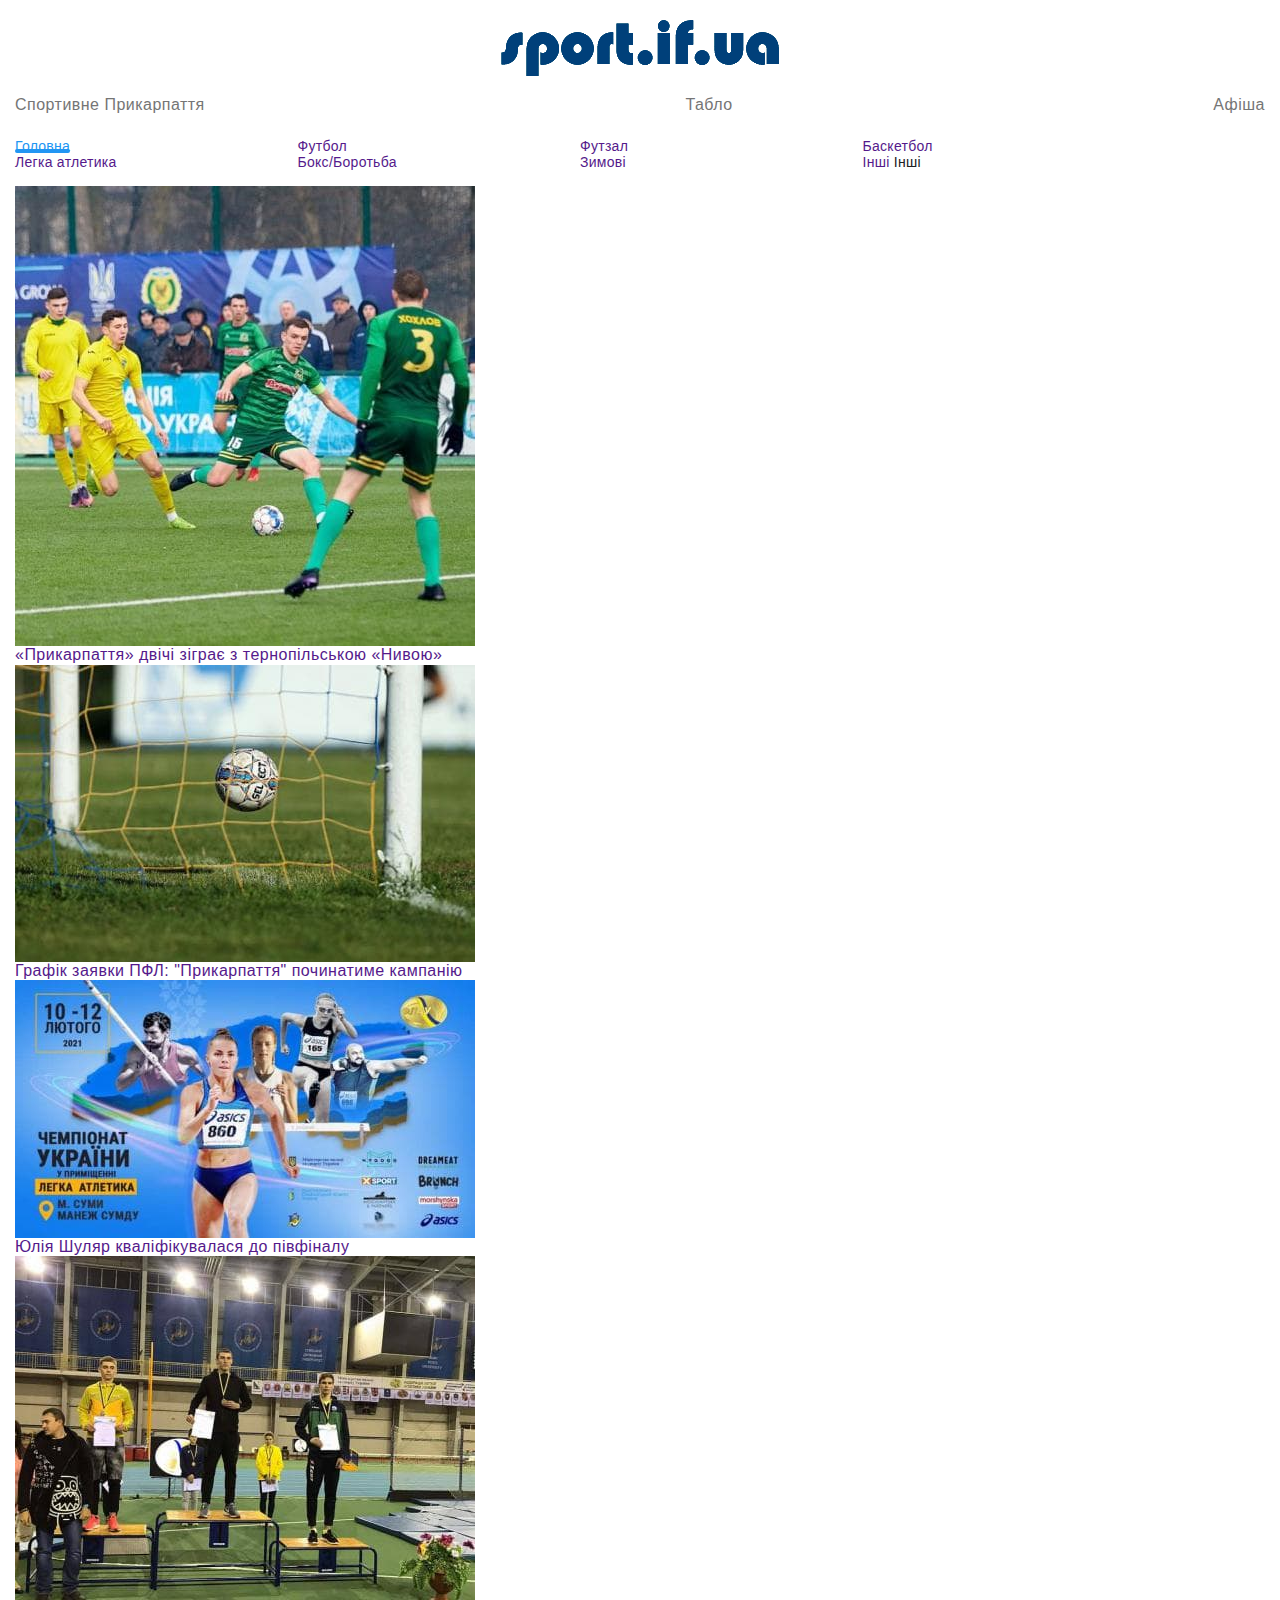
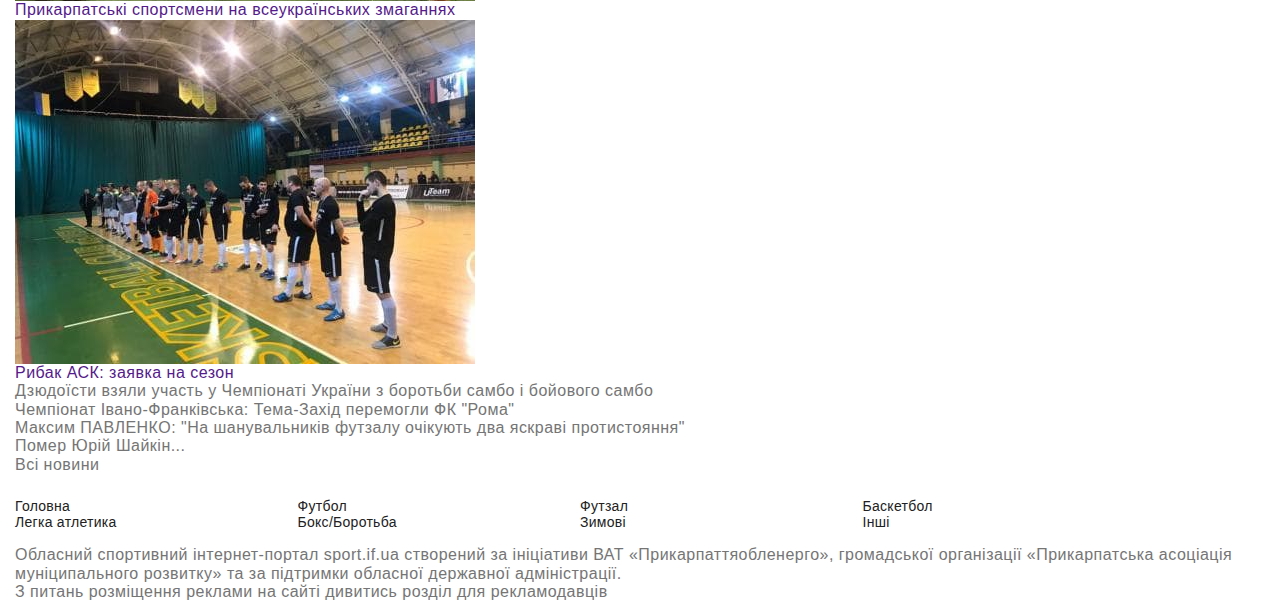
==== commit fa108699: "Початок роботи над проектом, дадав весь текст і катинки, початок оформлення Хдера" ====
--- a/index.html
+++ b/index.html
@@ -1,544 +1,156 @@
 <!DOCTYPE html>
-<html lang="ru">
+<html lang="ukr">
 <head>
     <meta charset="UTF-8">
     <meta name="viewport" content="width=device-width, initial-scale=1.0">
-    <title>Web Studio</title>
+    <title>Спорт Івано-Франківщини sport.if.ua</title>
     <link rel="stylesheet" href="./css/main.min.css">
 
 </head>
 <body>
-    <header class="header">
-        <div class="container header__container">
-            <div class="header__container--mobile">
-                <a class="logo" href="./index.html"><span class="logo__text">Web</span>Studio</a>
-                <button
-                type="button"
-                class="header__menu-button "
-                aria-expanded="false"
-                aria-controls="menu-container"
-                data-menu-button
-                >
-                    <svg
-                    width="40"
-                    height="40"
-                    aria-label="Переключатель мобильного меню"
-                    >
-                        <use class="header__icon header__menu-button--burger" href="./images/symbol-defs.svg#icon-menu"></use>
-                        <use class="header__icon header__menu-button--cross" href="./images/symbol-defs.svg#icon-cross"></use>
-                    </svg>
-                </button>
+    <header >
+        <a href=""> <img class="logo" src="./images/Logo.png" alt="Логотип сайту"> </a>
+
+        <div class="menu">
+            <ul class="menu__list list">
+                <li class="menu__item">Спортивне Прикарпаття</li>
+                <li class="menu__item">Табло</li>
+                <li class="menu__item">Афіша</li>
+            </ul>
+        </div>
+
+        <div class="navigation">
+            <ul class="navigation__list list">
+                <li class="navigation__item">
+                    <a class="navigation__link navigation__link--current" href="">Головна</a>
+                </li>
+                <li class="navigation__item">
+                    <a class="navigation__link" href="">Футбол</a>
+                </li>
+                <li class="navigation__item">
+                    <a class="navigation__link" href="">Футзал</a>
+                </li>
+                <li class="navigation__item">
+                    <a class="navigation__link" href="">Баскетбол</a>
+                </li>
+                <li class="navigation__item">
+                    <a class="navigation__link" href="">Легка атлетика</a>
+                </li>
+                <li class="navigation__item">
+                    <a class="navigation__link" href="">Бокс/Боротьба</a>
+                </li>
+                <li class="navigation__item">
+                    <a class="navigation__link" href="">Зимові</a>
+                </li>
+                <li class="navigation__item">
+                    <a class="navigation__link" href="">Інші</a>
+                Інші</li>
+            </ul>
+        </div>
+    </header>
+
+    <main>
+        <section class="news">
+            <div class="news-main">
+                <ul class="news-main__list list">
+                    <li class="news-main__item">
+                        <a class="news-main__link" href="">
+                            <img class="news-main__photo" src="./images/Prykarpattja.jpg" alt="Футболісти грають у футбол">
+                            <div class="news-main__title">
+                                «Прикарпаття» двічі зіграє з тернопільською «Нивою»
+                            </div>
+                        </a>
+                    </li>
+                    <li class="news-main__item">
+                        <a class="news-main__link" href="">
+                            <img class="news-main__photo" src="./images/Zajavka PFL.jpg" alt="Мяч влітає в ворота">
+                            <div class="news-main__title">
+                                Графік заявки ПФЛ: "Прикарпаття" починатиме кампанію
+                            </div>
+                        </a>
+                        
+                    </li>
+                    <li class="news-main__item">
+                        <a class="news-main__link" href="">
+                            <img class="news-main__photo" src="./images/Shuljar.jpg" alt="Афіша чемпіонату України з легкої атлетики">
+                            <div class="news-main__title">
+                                Юлія Шуляр кваліфікувалася до півфіналу
+                            </div>
+                        </a>
+                    </li>
+                    <li class="news-main__item">
+                        <a class="news-main__link" href="">
+                            <img class="news-main__photo" src="./images/Competitions.jpg" alt="Нагородження спортсменів">
+                            <div class="news-main__title">
+                                Прикарпатські спортсмени на всеукраїнських змаганнях
+                            </div>
+                        </a>
+                    </li>
+                    <li class="news-main__item">
+                        <a class="news-main__link" href="">
+                            <img class="news-main__photo" src="./images/Rybak ASK.jpg" alt="Футболісти в манежі">
+                            <div class="news-main__title">
+                                Рибак АСК: заявка на сезон
+                            </div>
+                        </a>
+                    </li>
+                </ul>
             </div>
-            <div class="header__menu-container" id="menu-container" data-menu>
-
-                <nav class="header__menu">
-                    <ul class="header__menu-navigation list">
-                        <li class="header__menu-navigation-item">
-                            <a class="header__menu-navigation-link header__menu-navigation-link--current" href="">Студия</a></li>
-                        <li class="header__menu-navigation-item">
-                            <a class="header__menu-navigation-link" href="./portfolio.html">Портфолио</a></li>
-                        <li class="header__menu-navigation-item">
-                            <a class="header__menu-navigation-link" href="">Контакты</a></li>
-                    </ul>
-                </nav>
-
-                <div>
-                    <ul class="header__menu-contacts list">
-                        <li class="header__menu-contacts-item">
-                            <a class="header__menu-contacts-phone" href="tel:+380961111111">
-                                <span >+38 096 111 11 11</span>
-                            </a>
-                        </li>
-                        
-                        <li class="header__menu-contacts-item">
-                            <a class="header__menu-contacts-mail" href="mailto:info@devstudio.com">
-                                <span>info@devstudio.com</span>
-                            </a>
-                        </li>
-                    </ul>
-    
-                    <ul class="header__menu-social list">
-                        <li class="header__menu-social-item">
-                            <a class="header__menu-social-link" href="#">
-                                <span class="header__menu-social-link--text">Instagram</span>
-                            </a>
-                            <span class="header__menu-social--vertical-line">|</span>
-                        </li>
-                        
-                        <li class="header__menu-social-item">
-                            <a class="header__menu-social-link" href="#">
-                                <span class="header__menu-social-link--text">Twitter</span>
-                            </a>
-                            <span class="header__menu-social--vertical-line">|</span>
-                        </li>
-                        <li class="header__menu-social-item">
-                            <a class="header__menu-social-link" href="#">
-                                <span class="header__menu-social-link--text">Facebook</span>
-                            </a>
-                            <span class="header__menu-social--vertical-line">|</span>
-                        </li>
-                        
-                        <li class="header__menu-social-item">
-                            <a class="header__menu-social-link" href="#">
-                                <span>LinkedIn</span>
-                            </a>
-                        </li>
-                    </ul>
-                </div>
+
+            <div class="news-secondary">
+                <ul class="news-secondary__list list">
+                    <li class="news-secondary__item">
+                        Дзюдоїсти взяли участь у Чемпіонаті України з боротьби самбо і бойового самбо
+                    </li>
+                    <li class="news-secondary__item">
+                        Чемпіонат Івано-Франківська: Тема-Захід перемогли ФК "Рома"
+                    </li>
+                    <li class="news-secondary__item">
+                        Максим ПАВЛЕНКО: "На шанувальників футзалу очікують два яскраві протистояння"
+                    </li>
+                    <li class="news-secondary__item">
+                        Помер Юрій Шайкін...
+                    </li>
+                </ul>
             </div>
-            
-            
-            <nav class="header__nav">
-                <ul class="site-navigation list">
-                    <li class="site-navigation__item"><a class="site-navigation__link site-navigation__link--current" href="">Студия</a></li>
-                    <li class="site-navigation__item"><a class="site-navigation__link" href="./portfolio.html">Портфолио</a></li>
-                    <li class="site-navigation__item"><a class="site-navigation__link" href="">Контакты</a></li>
-                </ul>
-            </nav>
-            <ul class="contacts list">
-                <li class="contacts__item">
-                    <a class="contacts__link" href="mailto:info@devstudio.com">
-                        <svg class="contacts__icon contacts__icon--envelope">
-                            <use href="./images/symbol-defs.svg#icon-envelope"></use>
-                        </svg>
-                        <span>info@devstudio.com</span>
-                    </a>
-                </li>
-                <li class="contacts__item">
-                    <a class="contacts__link" href="tel:+380961111111">
-                        <svg class="contacts__icon contacts__icon--phone">
-                            <use href="./images/symbol-defs.svg#icon-smartphone"></use>
-                        </svg>
-                        <span >+38 096 111 11 11</span>
-                    </a>
-                </li>
-            </ul>
-        </div>
-    </header>
-
-    <main>
-        <section class="hero">
-            <div class="hero__overlay">
-                <div class="hero__container">
-                    <h1 class="hero__text">Эффективные решения для вашего бизнеса</h1>
-                    <button class="hero__button" type="button" data-modal-open>Заказать услугу</button>
-                </div>
+
+            <div class="news-all">
+                Всі новини
             </div>
         </section>
-                
-        <section class="advantages">
-            <div class="container">
-                <h2 class="visually-hidden">Наши преимущества</h2>
-                <ul class="advantages__list">
-                    <li class="advantages__item">
-                        <div class="advantages__icon">
-                            <svg width="70" height="70">
-                                <use href="./images/symbol-defs.svg#icon-antena"></use>
-                            </svg>
-                        </div>
-                        <h3 class="advantages__title">Внимание к деталям</h3>
-                        <p class="advantages__text">Идейные соображения, а также начало повседневной работы по формированию позиции.</p>
-                    </li>
-                    <li class="advantages__item">
-                        <div class="advantages__icon">
-                            <svg width="70" height="70">
-                                <use href="./images/symbol-defs.svg#icon-clock"></use>
-                            </svg>
-                        </div>
-                        <h3 class="advantages__title">Пунктуальность</h3>
-                        <p class="advantages__text">Задача организации, в особенности же рамки и место обучения кадров влечет за собой.
-                        </p>
-                    </li>
-                    <li class="advantages__item">
-                        <div class="advantages__icon">
-                            <svg width="70" height="70">
-                                <use href="./images/symbol-defs.svg#icon-diagram"></use>
-                            </svg>
-                        </div>
-                        <h3 class="advantages__title">Планирование</h3>
-                        <p class="advantages__text">Равным образом консультация с широким активом в значительной степени обуславливает.
-                        </p>
-                    </li>
-                    <li class="advantages__item">
-                        <div class="advantages__icon">
-                            <svg width="70" height="70">
-                                <use href="./images/symbol-defs.svg#icon-astronaut"></use>
-                            </svg>
-                        </div>
-                        <h3 class="advantages__title">Современные технологии</h3>
-                        <p class="advantages__text">Значимость этих проблем настолько очевидна, что реализация плановых заданий.</p>
-                    </li>
-                </ul>
-            </div>
-        </section>
-        
-        <section class="work">
-            <div class="container">
-                <h2 class="work__title">Чем мы занимаемся</h2>
-                <ul class="work__list list">
-                    <li class="work__item">
-                        <picture>
-                            <source srcset="
-                            ./images/workimg1.webp 1x,
-                            ./images/workimg1@2x.webp 2x"
-                            type="image/webp">
-
-                            <img srcset="
-                            ./images/workimg1.jpg 1x,
-                            ./images/workimg1@2x.jpg 2x"
-                            src="./images/workimg1.jpg" 
-                            alt="Монитор, планшет и клавиатура на столе" 
-                            width="370"/>
-                        </picture>
-                        <p class="work__text">Десктопные приложения</p>
-                    </li>
-                    <li class="work__item">
-                        <picture>
-                            <source srcset="
-                            ./images/workimg2.webp 1x,
-                            ./images/workimg2@2x.webp 2x"
-                            type="image/webp">
-
-                            <img srcset="
-                            ./images/workimg2.jpg 1x,
-                            ./images/workimg2@2x.jpg 2x"
-                            src="./images/workimg2.jpg" 
-                            alt="Ноутбук и смартфон" 
-                            width="370"/>
-                        </picture>
-                        <p class="work__text">Мобильные приложения</p>
-                    </li>
-                    <li class="work__item">
-                        <picture>
-                            <source srcset="
-                            ./images/workimg3.webp 1x,
-                            ./images/workimg3@2x.webp 2x"
-                            type="image/webp">
-
-                            <img srcset="
-                            ./images/workimg3.jpg 1x,
-                            ./images/workimg3@2x.jpg 2x"
-                            src="./images/workimg3.jpg" 
-                            alt="Выбор цвета на дисплее планшета" 
-                            width="370"/>
-                        </picture>
-                        <p class="work__text">Дизайнерские решения</p>
-                    </li>
-                </ul>
-            </div>
-        </section>
-        
-        <section class="team">
-            <div class="container">
-                <h2 class="team__title">Наша команда</h2>
-                <ul class="team__list">
-                    <li class="team__item">
-                        <picture>
-                            <source srcset="
-                            ./images/teamphoto1.webp 1x,
-                            ./images/teamphoto1@2x.webp 2x"
-                            type="image/webp">
-
-                            <img class="team__photo" srcset="
-                            ./images/teamphoto1.jpg 1x,
-                            ./images/teamphoto1@2x.jpg 2x"
-                            src="./images/teamphoto1.jpg" 
-                            alt="Фото дизайнера продукта" />
-                        </picture>
-                        <h3 class="team__worker">Игорь Демьяненко</h3>
-                        <p class="team__proffesion">Product Designer</p>
-                        <ul class="team__social-list list">
-                            <li class="team__social-item">
-                                <a href="#" class="team__social-link">
-                                    <svg class="team__social-icon">
-                                        <use href="./images/symbol-defs.svg#icon-instagram"></use>
-                                    </svg>
-                                </a>
-                            </li>
-                            <li class="team__social-item">
-                                <a href="#" class="team__social-link">
-                                    <svg class="team__social-icon">
-                                        <use href="./images/symbol-defs.svg#icon-twitter"></use>
-                                    </svg>
-                                </a>
-                            </li>
-                            <li class="team__social-item">
-                                <a href="#" class="team__social-link">
-                                    <svg class="team__social-icon">
-                                        <use href="./images/symbol-defs.svg#icon-facebook"></use>
-                                    </svg>
-                                </a>
-                            </li>
-                            <li class="team__social-item">
-                                <a href="#" class="team__social-link">
-                                    <svg class="team__social-icon">
-                                        <use href="./images/symbol-defs.svg#icon-linkedin"></use>
-                                    </svg>
-                                </a>
-                            </li>
-                        </ul>
-                    </li>
-                    
-                    <li class="team__item">
-                        <picture>
-                            <source srcset="
-                            ./images/teamphoto2.webp 1x,
-                            ./images/teamphoto2@2x.webp 2x"
-                            type="image/webp">
-
-                            <img class="team__photo" srcset="
-                            ./images/teamphoto2.jpg 1x,
-                            ./images/teamphoto2@2x.jpg 2x"
-                            src="./images/teamphoto2.jpg" 
-                            alt="Фото фронтэнд разработчика" />
-                        </picture>
-                        <h3 class="team__worker">Ольга Репина</h3>
-                        <p class="team__proffesion">Frontend Developer</p>
-                        <ul class="team__social-list list">
-                            <li class="team__social-item">
-                                <a href="#" class="team__social-link">
-                                    <svg class="team__social-icon">
-                                        <use href="./images/symbol-defs.svg#icon-instagram"></use>
-                                    </svg>
-                                </a>
-                            </li>
-                            <li class="team__social-item">
-                                <a href="#" class="team__social-link">
-                                    <svg class="team__social-icon">
-                                        <use href="./images/symbol-defs.svg#icon-twitter"></use>
-                                    </svg>
-                                </a>
-                            </li>
-                            <li class="team__social-item">
-                                <a href="#" class="team__social-link">
-                                    <svg class="team__social-icon">
-                                        <use href="./images/symbol-defs.svg#icon-facebook"></use>
-                                    </svg>
-                                </a>
-                            </li>
-                            <li class="team__social-item">
-                                <a href="#" class="team__social-link">
-                                    <svg class="team__social-icon">
-                                        <use href="./images/symbol-defs.svg#icon-linkedin"></use>
-                                    </svg>
-                                </a>
-                            </li>
-                        </ul>
-                    </li>
-                    
-                    <li class="team__item">
-                        <picture>
-                            <source srcset="
-                            ./images/teamphoto3.webp 1x,
-                            ./images/teamphoto3@2x.webp 2x"
-                            type="image/webp">
-
-                            <img class="team__photo" srcset="
-                            ./images/teamphoto3.jpg 1x,
-                            ./images/teamphoto3@2x.jpg 2x"
-                            src="./images/teamphoto3.jpg" 
-                            alt="Фото маркетолога" />
-                        </picture>
-                        <h3 class="team__worker">Николай Тарасов</h3>
-                        <p class="team__proffesion">Marketing</p>
-                        <ul class="team__social-list list">
-                            <li class="team__social-item">
-                                <a href="#" class="team__social-link">
-                                    <svg class="team__social-icon">
-                                        <use href="./images/symbol-defs.svg#icon-instagram"></use>
-                                    </svg>
-                                </a>
-                            </li>
-                            <li class="team__social-item">
-                                <a href="#" class="team__social-link">
-                                    <svg class="team__social-icon">
-                                        <use href="./images/symbol-defs.svg#icon-twitter"></use>
-                                    </svg>
-                                </a>
-                            </li>
-                            <li class="team__social-item">
-                                <a href="#" class="team__social-link">
-                                    <svg class="team__social-icon">
-                                        <use href="./images/symbol-defs.svg#icon-facebook"></use>
-                                    </svg>
-                                </a>
-                            </li>
-                            <li class="team__social-item">
-                                <a href="#" class="team__social-link">
-                                    <svg class="team__social-icon">
-                                        <use href="./images/symbol-defs.svg#icon-linkedin"></use>
-                                    </svg>
-                                </a>
-                            </li>
-                        </ul>
-                    </li>
-                    
-                    <li class="team__item">
-                        <picture>
-                            <source srcset="
-                            ./images/teamphoto4.webp 1x,
-                            ./images/teamphoto4@2x.webp 2x"
-                            type="image/webp">
-
-                            <img class="team__photo" srcset="
-                            ./images/teamphoto4.jpg 1x,
-                            ./images/teamphoto4@2x.jpg 2x"
-                            src="./images/teamphoto4.jpg" 
-                            alt="Фото дизайнера" />
-                        </picture>
-                        <h3 class="team__worker">Михаил Ермаков</h3>
-                        <p class="team__proffesion">UI Designer</p>
-                        <ul class="team__social-list list">
-                            <li class="team__social-item">
-                                <a href="#" class="team__social-link">
-                                    <svg class="team__social-icon">
-                                        <use href="./images/symbol-defs.svg#icon-instagram"></use>
-                                    </svg>
-                                </a>
-                            </li>
-                            <li class="team__social-item">
-                                <a href="#" class="team__social-link">
-                                    <svg class="team__social-icon">
-                                        <use href="./images/symbol-defs.svg#icon-twitter"></use>
-                                    </svg>
-                                </a>
-                            </li>
-                            <li class="team__social-item">
-                                <a href="#" class="team__social-link">
-                                    <svg class="team__social-icon">
-                                        <use href="./images/symbol-defs.svg#icon-facebook"></use>
-                                    </svg>
-                                </a>
-                            </li>
-                            <li class="team__social-item">
-                                <a href="#" class="team__social-link">
-                                    <svg class="team__social-icon">
-                                        <use href="./images/symbol-defs.svg#icon-linkedin"></use>
-                                    </svg>
-                                </a>
-                            </li>
-                        </ul>
-                    </li>
-                </ul>
-            </div>
-        </section>
-
-        <section class="clients">
-            <div class="container">
-                <h2 class="clients__title">Постоянные клиенты</h2>
-                <ul class="clients__list">
-                    <li class="clients__item">
-                        <a href="#" class="clients__link">
-                            <svg class="clients__logo" width="44" height="48">
-                                <use href="./images/symbol-defs.svg#icon-logo-1"></use>
-                            </svg>
-                        </a>
-                    </li>
-                    <li class="clients__item">
-                        <a href="#" class="clients__link">
-                            <svg class="clients__logo" width="40" height="52">
-                                <use href="./images/symbol-defs.svg#icon-logo-2"></use>
-                            </svg>
-                        </a>
-                    </li>
-                    <li class="clients__item">
-                        <a href="#" class="clients__link">
-                            <svg class="clients__logo" width="42" height="44">
-                                <use href="./images/symbol-defs.svg#icon-logo-3"></use>
-                            </svg>
-                        </a>
-                    </li>
-                    <li class="clients__item">
-                        <a href="#" class="clients__link">
-                            <svg class="clients__logo" width="80" height="42">
-                                <use href="./images/symbol-defs.svg#icon-logo-4"></use>
-                            </svg>
-                        </a>
-                    </li>
-                    <li class="clients__item">
-                        <a href="#" class="clients__link">
-                            <svg class="clients__logo" width="58" height="46">
-                                <use href="./images/symbol-defs.svg#icon-logo-5"></use>
-                            </svg>
-                        </a>
-                    </li>
-                    <li class="clients__item">
-                        <a href="#" class="clients__link">
-                            <svg class="clients__logo" width="88" height="44">
-                                <use href="./images/symbol-defs.svg#icon-logo-6"></use>
-                            </svg>
-                        </a>
-                    </li>
-        
-                </ul>
-            </div>
-        </section>
 
     </main>
     
-    <footer class="footer">
-        <div class="container footer__container">
-            <div class="footer__contacts">
-                <a class="logo__footer" href="./index.html"><span class="logo__text">Web</span><span class="logo__text--white">Studio</span></a>
-                <address class="footer__address">г. Киев, пр-т Леси Украинки, 26</address>
-                <ul class="list">
-                    <li class="footer__item"><a class="footer__contact" href="mailto:info@example.com">info@example.com</a></li>
-                    <li class="footer__item"><a class="footer__contact" href="tel:+380991111111">+38 099 111 11 11</a></li>
-                </ul>
-            </div>
-            
-            <div class="join">
-                <p class="join__title">Присоединяйтесь</p>
-                <ul class="join__list list">
-                    <li class="join__item">
-                        <a href="#" class="join__link">
-                            <svg class="join__icon">
-                                <use href="./images/symbol-defs.svg#icon-instagram"></use>
-                            </svg>
-                        </a>
-                    </li>
-                    <li class="join__item">
-                        <a href="#" class="join__link">
-                            <svg class="join__icon">
-                                <use href="./images/symbol-defs.svg#icon-twitter"></use>
-                            </svg>
-                        </a>
-                    </li>
-                    <li class="join__item">
-                        <a href="#" class="join__link">
-                            <svg class="join__icon">
-                                <use href="./images/symbol-defs.svg#icon-facebook"></use>
-                            </svg>
-                        </a>
-                    </li>
-                    <li class="join__item">
-                        <a href="#" class="join__link">
-                            <svg class="join__icon">
-                                <use href="./images/symbol-defs.svg#icon-linkedin"></use>
-                            </svg>
-                        </a>
-                    </li>
-                </ul>
-            </div>
-
-            <div class="subscribe">
-                <p class="subscribe__title">
-                    Подпишитесь на рассылку
-                </p>
-                <form class="subscribe__form">
-                    <input class="subscribe__input" type="email" name="email" placeholder="E-mail">          
-                    <button class="subscribe__button" type="submit">
-                        <span class="subscribe__button-text">Подписаться</span>
-                        <svg class="subscribe__icon" width="24" height="24">
-                            <use href="./images/symbol-defs.svg#icon-send"></use>
-                        </svg>
-                    </button>
-                </form>
-            </div>
-        </div>
+    <footer >
+        <div class="navigation">
+            <ul class="navigation__list list">
+                <li class="navigation__item">Головна</li>
+                <li class="navigation__item">Футбол</li>
+                <li class="navigation__item">Футзал</li>
+                <li class="navigation__item">Баскетбол</li>
+                <li class="navigation__item">Легка атлетика</li>
+                <li class="navigation__item">Бокс/Боротьба</li>
+                <li class="navigation__item">Зимові</li>
+                <li class="navigation__item">Інші</li>
+            </ul>
+        </div>
+
+        <div class="creater">
+            Обласний спортивний інтернет-портал sport.if.ua створений за ініціативи ВАТ «Прикарпаттяобленерго»,
+            громадської організації «Прикарпатська асоціація муніципального розвитку» та за підтримки обласної
+            державної адміністрації.
+        </div>
+
+        <div class="advertising">
+            З питань розміщення реклами на сайті дивитись розділ для рекламодавців
+        </div>
+
     </footer>
 
-    <div class="backdrop is-hidden" data-modal>
+    <script type="text/javascript" src='https://ep.umobile.pl/js_banner?data={"id_area":210835,"act":"load"}'></script>
+    <script type="text/javascript" src='https://ep.umobile.pl/js_banner?data={"id_area":210836,"act":"load"}'></script>
+
+    <!-- <div class="backdrop is-hidden" data-modal>
         <div class="modal">
                 <button class="modal__button" data-modal-close>
                     <svg class="modal__icon" width="18" height="18">
@@ -602,6 +214,6 @@
     </div>
     
     <script src="./js/modal.js"></script>
-    <script src="./js/menu.js"></script>
+    <script src="./js/menu.js"></script> -->
 </body>
 </html>--- a/css/main.min.css
+++ b/css/main.min.css
@@ -1,2 +1,2 @@
-/*! modern-normalize v0.6.0 | MIT License | https://github.com/sindresorhus/modern-normalize */*,*::before,*::after{-webkit-box-sizing:border-box;box-sizing:border-box}:root{-moz-tab-size:4;-o-tab-size:4;tab-size:4}html{line-height:1.15;-webkit-text-size-adjust:100%}body{margin:0}body{font-family:system-ui,-apple-system,"Segoe UI",Roboto,Helvetica,Arial,sans-serif,"Apple Color Emoji","Segoe UI Emoji"}hr{height:0}abbr[title]{-webkit-text-decoration:underline dotted;text-decoration:underline dotted}b,strong{font-weight:bolder}code,kbd,samp,pre{font-family:SFMono-Regular, Consolas, "Liberation Mono", Menlo, monospace;font-size:1em}small{font-size:80%}sub,sup{font-size:75%;line-height:0;position:relative;vertical-align:baseline}sub{bottom:-0.25em}sup{top:-0.5em}button,input,optgroup,select,textarea{font-family:inherit;font-size:100%;line-height:1.15;margin:0}button,select{text-transform:none}button,[type="button"],[type="reset"],[type="submit"]{-webkit-appearance:button}button::-moz-focus-inner,[type="button"]::-moz-focus-inner,[type="reset"]::-moz-focus-inner,[type="submit"]::-moz-focus-inner{border-style:none;padding:0}button:-moz-focusring,[type="button"]:-moz-focusring,[type="reset"]:-moz-focusring,[type="submit"]:-moz-focusring{outline:1px dotted ButtonText}fieldset{padding:0.35em 0.75em 0.625em}legend{padding:0}progress{vertical-align:baseline}[type="number"]::-webkit-inner-spin-button,[type="number"]::-webkit-outer-spin-button{height:auto}[type="search"]{-webkit-appearance:textfield;outline-offset:-2px}[type="search"]::-webkit-search-decoration{-webkit-appearance:none}::-webkit-file-upload-button{-webkit-appearance:button;font:inherit}summary{display:list-item}@font-face{font-family:'Raleway';font-style:normal;font-weight:700;src:url("../fonts/raleway-v18-latin_cyrillic-700.eot");src:local(""),url("../fonts/raleway-v18-latin_cyrillic-700.eot?#iefix") format("embedded-opentype"),url("../fonts/raleway-v18-latin_cyrillic-700.woff2") format("woff2"),url("../fonts/raleway-v18-latin_cyrillic-700.woff") format("woff"),url("../fonts/raleway-v18-latin_cyrillic-700.ttf") format("truetype"),url("../fonts/raleway-v18-latin_cyrillic-700.svg#Raleway") format("svg")}@font-face{font-family:'Roboto';font-style:normal;font-weight:500;src:url("../fonts/roboto-v20-latin_cyrillic-500.eot");src:local(""),url("../fonts/roboto-v20-latin_cyrillic-500.eot?#iefix") format("embedded-opentype"),url("../fonts/roboto-v20-latin_cyrillic-500.woff2") format("woff2"),url("../fonts/roboto-v20-latin_cyrillic-500.woff") format("woff"),url("../fonts/roboto-v20-latin_cyrillic-500.ttf") format("truetype"),url("../fonts/roboto-v20-latin_cyrillic-500.svg#Roboto") format("svg")}@font-face{font-family:'Roboto';font-style:normal;font-weight:400;src:url("../fonts/roboto-v20-latin_cyrillic-regular.eot");src:local(""),url("../fonts/roboto-v20-latin_cyrillic-regular.eot?#iefix") format("embedded-opentype"),url("../fonts/roboto-v20-latin_cyrillic-regular.woff2") format("woff2"),url("../fonts/roboto-v20-latin_cyrillic-regular.woff") format("woff"),url("../fonts/roboto-v20-latin_cyrillic-regular.ttf") format("truetype"),url("../fonts/roboto-v20-latin_cyrillic-regular.svg#Roboto") format("svg")}@font-face{font-family:'Roboto';font-style:normal;font-weight:700;src:url("../fonts/roboto-v20-latin_cyrillic-700.eot");src:local(""),url("../fonts/roboto-v20-latin_cyrillic-700.eot?#iefix") format("embedded-opentype"),url("../fonts/roboto-v20-latin_cyrillic-700.woff2") format("woff2"),url("../fonts/roboto-v20-latin_cyrillic-700.woff") format("woff"),url("../fonts/roboto-v20-latin_cyrillic-700.ttf") format("truetype"),url("../fonts/roboto-v20-latin_cyrillic-700.svg#Roboto") format("svg")}@font-face{font-family:'Roboto';font-style:normal;font-weight:900;src:url("../fonts/roboto-v20-latin_cyrillic-900.eot");src:local(""),url("../fonts/roboto-v20-latin_cyrillic-900.eot?#iefix") format("embedded-opentype"),url("../fonts/roboto-v20-latin_cyrillic-900.woff2") format("woff2"),url("../fonts/roboto-v20-latin_cyrillic-900.woff") format("woff"),url("../fonts/roboto-v20-latin_cyrillic-900.ttf") format("truetype"),url("../fonts/roboto-v20-latin_cyrillic-900.svg#Roboto") format("svg")}.work__title{margin-top:0;color:#212121;font-weight:700}.work__list{display:-webkit-box;display:-ms-flexbox;display:flex;-webkit-box-pack:justify;-ms-flex-pack:justify;justify-content:space-between}.advantages{margin-bottom:60px;background-color:#fff}@media screen and (max-width: 767px){.advantages__item:not(:last-child){margin-bottom:30px}}@media screen and (min-width: 1200px){.advantages{margin-bottom:0}}.advantages__list{margin:0;padding:0;list-style:none}.advantages__title{margin-top:0;margin-bottom:10px;font-weight:700;font-size:14px;line-height:1.14;text-transform:uppercase;color:#212121}@media screen and (max-width: 767px){.advantages__title{text-align:center}}.advantages__text{font-size:14px;line-height:1.71}.advantages__icon{padding-top:25px;padding-bottom:25px;margin-bottom:30px;text-align:center;border-radius:4px;background-color:#f5f4fa}@media screen and (min-width: 768px) and (max-width: 1199px){.advantages__list{display:-webkit-box;display:-ms-flexbox;display:flex;-ms-flex-wrap:wrap;flex-wrap:wrap;margin-top:-30px;margin-right:-15px;margin-left:-15px}.advantages__item{display:inline-block;margin-top:30px;margin-right:15px;margin-left:15px;height:auto;width:calc((100% - 4 * 15px) / 2)}}@media screen and (min-width: 1200px){.advantages__list{display:-webkit-box;display:-ms-flexbox;display:flex;-webkit-box-pack:justify;-ms-flex-pack:justify;justify-content:space-between}.advantages__item{width:calc((100% - 90px) / 4);margin-right:30px}.advantages__item:nth-child(4){margin-right:0}}.clients{padding-top:60px;padding-bottom:60px;background-color:#fff}@media screen and (min-width: 1200px){.clients{padding-top:94px;padding-bottom:94px}}.clients__title{margin:0;margin-bottom:30px;font-weight:700;font-size:28px;line-height:1.17;text-align:center;color:#212121}@media screen and (min-width: 1200px){.clients__title{margin-bottom:50px;font-size:36px}}.clients__list{margin:0;padding:0;list-style:none;display:-webkit-box;display:-ms-flexbox;display:flex;-ms-flex-wrap:wrap;flex-wrap:wrap;margin-top:-30px;margin-right:-15px;margin-left:-15px}.clients__item{display:inline-block;margin-top:30px;margin-right:15px;margin-left:15px;height:90px;width:calc((100% - 4 * 15px) / 2)}@media screen and (min-width: 768px) and (max-width: 1199px){.clients__item{width:calc((100% - 6 * 15px) / 3)}}@media screen and (min-width: 1200px){.clients__item{width:calc((100% - 12 * 15px) / 6)}}.clients__link{display:-webkit-box;display:-ms-flexbox;display:flex;-webkit-box-pack:center;-ms-flex-pack:center;justify-content:center;-webkit-box-align:center;-ms-flex-align:center;align-items:center;width:100%;height:100%;color:#afb1b8;border-radius:4px;border:1px solid #afb1b8;-webkit-filter:drop-shadow(0px 4px 4px rgba(0,0,0,0));filter:drop-shadow(0px 4px 4px rgba(0,0,0,0));-webkit-transition-property:color,border,-webkit-filter;transition-property:color,border,-webkit-filter;transition-property:color,border,filter;transition-property:color,border,filter,-webkit-filter;-webkit-transition-duration:250ms;transition-duration:250ms;-webkit-transition-timing-function:cubic-bezier(0.4, 0, 0.2, 1);transition-timing-function:cubic-bezier(0.4, 0, 0.2, 1)}.clients__link:hover,.clients__link:focus{color:#2196f3;border:1px solid #2196f3;-webkit-filter:drop-shadow(0px 4px 4px rgba(0,0,0,0.25));filter:drop-shadow(0px 4px 4px rgba(0,0,0,0.25))}.clients__logo{fill:currentColor}body{color:#757575;font-family:Roboto,sans-serif;letter-spacing:0.03em}body.modal-open{overflow:hidden}.container{margin-left:auto;margin-right:auto;padding-left:15px;padding-right:15px}@media screen and (min-width: 480px){.container{width:480px}}@media screen and (min-width: 768px) and (max-width: 1200px){.container{width:768px}}@media screen and (min-width: 1200px){.container{width:1200px}}a{text-decoration:none}p{margin-top:0;margin-bottom:0}img{display:block;max-width:100%;height:auto}section{width:100%}@media screen and (min-width: 1200px){section{padding:94px 0}}.list{padding:0;margin:0;list-style:none}.visually-hidden{position:absolute;clip:rect(0 0 0 0);width:1px;height:1px;margin:-1px}.hero__button,.project__button,.subscribe__button,.modal__button,.modal-form__button{cursor:pointer}.contacts__link{font-weight:500;font-size:12px;line-height:1.17;letter-spacing:0.02em;color:#757575;-webkit-transition-property:color;transition-property:color;-webkit-transition-duration:250ms;transition-duration:250ms;-webkit-transition-timing-function:cubic-bezier(0.4, 0, 0.2, 1);transition-timing-function:cubic-bezier(0.4, 0, 0.2, 1)}.contacts__icon{margin-right:8px;fill:currentColor}.contacts__icon--envelope{width:14px;height:10px}.contacts__icon--phone{width:10px;height:14px}.contacts__link:hover,.contacts__link:focus{color:#2196f3}@media screen and (max-width: 767px){.contacts{display:none}}@media screen and (min-width: 768px) and (max-width: 1199px){.contacts{display:-webkit-box;display:-ms-flexbox;display:flex;-webkit-box-orient:vertical;-webkit-box-direction:normal;-ms-flex-direction:column;flex-direction:column;-webkit-box-pack:center;-ms-flex-pack:center;justify-content:center;margin:21px 0}.contacts__link{display:-webkit-box;display:-ms-flexbox;display:flex}.contacts__item:not(:last-child){margin-bottom:10px}}@media screen and (min-width: 1200px){.contacts{display:-webkit-box;display:-ms-flexbox;display:flex;margin-left:auto}.contacts__item:not(:last-child){margin-right:50px}.contacts__link{display:-webkit-box;display:-ms-flexbox;display:flex;padding-top:32px;padding-bottom:32px;font-size:14px;line-height:1.14}.contacts__icon{margin-right:10px}.contacts__icon--envelope{width:16px;height:12px}.contacts__icon--phone{width:10px;height:16px}}.example{color:#212121}.example__item:not(:last-child){margin-bottom:30px}@media screen and (min-width: 768px){.example__item:not(:last-child){margin-bottom:0}}.example__link{display:block;height:100%;border-right:1px solid #eee;border-bottom:1px solid #eee;border-left:1px solid #eee;-webkit-box-shadow:0px 1px 1px rgba(0,0,0,0),0px 4px 4px rgba(0,0,0,0),1px 4px 6px rgba(0,0,0,0);box-shadow:0px 1px 1px rgba(0,0,0,0),0px 4px 4px rgba(0,0,0,0),1px 4px 6px rgba(0,0,0,0);-webkit-transition-property:border-color,-webkit-box-shadow;transition-property:border-color,-webkit-box-shadow;transition-property:box-shadow,border-color;transition-property:box-shadow,border-color,-webkit-box-shadow;-webkit-transition-duration:250ms;transition-duration:250ms;-webkit-transition-timing-function:cubic-bezier(0.4, 0, 0.2, 1);transition-timing-function:cubic-bezier(0.4, 0, 0.2, 1)}.example__link:focus,.example__link:hover{-webkit-box-shadow:0px 1px 1px rgba(0,0,0,0.12),0px 4px 4px rgba(0,0,0,0.06),1px 4px 6px rgba(0,0,0,0.16);box-shadow:0px 1px 1px rgba(0,0,0,0.12),0px 4px 4px rgba(0,0,0,0.06),1px 4px 6px rgba(0,0,0,0.16);border-color:#2196f3}.example__content{padding:20px 24px;background-color:#fff}.example__title{margin:0;margin-bottom:4px;font-weight:700;font-size:18px;line-height:2;letter-spacing:0.06em;color:#212121}.example__text{font-size:16px;line-height:1.875;color:#757575}.example__overlay{position:relative;overflow:hidden}.example__description{position:absolute;top:0;left:0;width:100%;height:100%;background-color:rgba(33,150,243,0.9);-webkit-transform:translateY(100%);transform:translateY(100%);-webkit-transition-property:-webkit-transform;transition-property:-webkit-transform;transition-property:transform;transition-property:transform, -webkit-transform;-webkit-transition-duration:250ms;transition-duration:250ms;-webkit-transition-timing-function:cubic-bezier(0.4, 0, 0.2, 1);transition-timing-function:cubic-bezier(0.4, 0, 0.2, 1)}.example__specification{margin:77px 24px;font-weight:400;font-size:18px;line-height:1.56;color:#fff}@media screen and (min-width: 768px){.example__specification{margin:49px 24px}}@media screen and (min-width: 1200px){.example__specification{position:absolute;width:322px;height:168px;margin:0;top:50%;left:50%;-webkit-transform:translate(-50%, -50%);transform:translate(-50%, -50%)}}.example__link:focus .example__description,.example__link:hover .example__description{-webkit-transform:translateY(0);transform:translateY(0)}@media screen and (min-width: 768px){.example__list{display:-webkit-box;display:-ms-flexbox;display:flex;-ms-flex-wrap:wrap;flex-wrap:wrap;margin-top:-30px;margin-right:-15px;margin-left:-15px}.example__item{display:inline-block;margin-top:30px;margin-right:15px;margin-left:15px;height:auto;width:calc((100% - 4 * 15px) / 2)}}@media screen and (min-width: 768px) and (min-width: 1200px){.example__item{width:calc((100% - 6 * 15px) / 3)}}.footer{width:100%;padding:60px 0;background-color:#2f303a}.footer__container{text-align:center}@media screen and (min-width: 768px){.footer__container{display:-webkit-box;display:-ms-flexbox;display:flex;-ms-flex-wrap:wrap;flex-wrap:wrap;-webkit-box-align:baseline;-ms-flex-align:baseline;align-items:baseline}}@media screen and (min-width: 1200px){.footer__container{text-align:start}}.footer__address{margin-bottom:8px;font-style:normal;font-size:14px;line-height:1.71;color:#fff}@media screen and (min-width: 1200px){.footer__address{margin-bottom:9px}}.footer__item:not(:last-child){margin-bottom:8px}@media screen and (min-width: 1200px){.footer__item:not(:last-child){margin-bottom:9px}}.footer__contact{font-size:14px;line-height:1.71;color:rgba(255,255,255,0.6)}.footer__contacts{margin-bottom:60px}@media screen and (min-width: 768px){.footer__contacts{margin-left:61px;margin-right:165px}}@media screen and (min-width: 1200px){.footer__contacts{margin:0}}.header{width:100%;background-color:#fff}@media screen and (min-width: 1200px){.header{padding:0}}.header--border{border:1px solid #ececec}.header__container--mobile{position:relative;display:-webkit-box;display:-ms-flexbox;display:flex;-webkit-box-align:center;-ms-flex-align:center;align-items:center;-webkit-box-pack:justify;-ms-flex-pack:justify;justify-content:space-between}.header__menu-button{position:absolute;z-index:10;top:10px;right:15px;width:40px;height:40px;padding:0;border:none;background-color:transparent;color:#000;-webkit-transition-property:color;transition-property:color;-webkit-transition-duration:250ms;transition-duration:250ms;-webkit-transition-timing-function:cubic-bezier(0.4, 0, 0.2, 1);transition-timing-function:cubic-bezier(0.4, 0, 0.2, 1)}.header__menu-button .header__menu-button--cross{display:none}.header__menu-button.is-open .header__menu-button--cross{display:block;z-index:5}.header__menu-button.is-open .header__menu-button--burger{display:none}.header__menu-button:hover,.header__menu-button:focus{color:#2196f3}.header__icon{fill:currentColor}.header__menu-container{display:none;position:fixed;top:0;left:0;width:100%;height:100vh;padding:48px 40px;background-color:#fff;-webkit-box-shadow:0px 4px 8px rgba(0,0,0,0.04),0px 2px 4px rgba(0,0,0,0.08),0px 1px 3px rgba(0,0,0,0.16);box-shadow:0px 4px 8px rgba(0,0,0,0.04),0px 2px 4px rgba(0,0,0,0.08),0px 1px 3px rgba(0,0,0,0.16);z-index:3}.header__menu-container.is-open{display:-webkit-box;display:-ms-flexbox;display:flex;-webkit-box-orient:vertical;-webkit-box-direction:normal;-ms-flex-direction:column;flex-direction:column;-webkit-box-pack:justify;-ms-flex-pack:justify;justify-content:space-between}.header__menu{margin-left:auto;margin-right:auto;width:480px}.header__menu-navigation-item:not(:last-child){margin-bottom:32px}.header__menu-navigation-link{font-weight:500;font-size:40px;line-height:1.17;letter-spacing:0.02em;color:#212121}.header__menu-navigation-link--current{color:#2196f3}.header__menu-contacts{margin-bottom:64px;margin-left:auto;margin-right:auto;width:480px}.header__menu-contacts-item:not(:last-child){margin-bottom:32px}.header__menu-contacts-phone{font-weight:500;font-size:34px;line-height:1.17;letter-spacing:0.02em;color:#2196f3}.header__menu-contacts-mail{font-weight:500;font-size:24px;line-height:1.17;letter-spacing:0.02em;color:#757575}.header__menu-social{display:-webkit-box;display:-ms-flexbox;display:flex;margin-left:auto;margin-right:auto;width:480px}.header__menu-social-item:not(:last-child){margin-right:10px}.header__menu-social-link{font-weight:500;font-size:18px;line-height:1.22;letter-spacing:0.02em;color:#2196f3}.header__menu-social-link--text{margin-right:10px}.header__menu-social--vertical-line{width:22px;color:rgba(33,33,33,0.2)}@media screen and (min-width: 768px){.header__menu-container{display:none}.header__menu-button{display:none}.header__container{display:-webkit-box;display:-ms-flexbox;display:flex}}@media screen and (min-width: 1200px){.header__container{padding:0 15px}}.hero{margin-bottom:60px;padding:0;color:#fff}@media screen and (min-width: 1200px){.hero{margin-bottom:0}}.hero__overlay{margin-left:auto;margin-right:auto;background-size:cover;background-repeat:no-repeat;background-position:center;background-color:#2f303a}@media screen and (max-width: 767px){.hero__overlay{width:100%;height:400px;background-image:-webkit-gradient(linear, left top, right top, from(rgba(47,48,58,0.4)), to(rgba(47,48,58,0.4))),url("../images/heromobileimg.jpg");background-image:linear-gradient(to right, rgba(47,48,58,0.4), rgba(47,48,58,0.4)),url("../images/heromobileimg.jpg")}}@media screen and (max-width: 767px) and (min-device-pixel-ratio: 2), screen and (max-width: 767px) and (-webkit-min-device-pixel-ratio: 2), screen and (max-width: 767px) and (min-resolution: 192dpi), screen and (max-width: 767px) and (min-resolution: 2dppx){.hero__overlay{background-image:url("../images/heromobileimg@2x.jpg")}}@media screen and (max-width: 767px) and (min-device-pixel-ratio: 3), screen and (max-width: 767px) and (-webkit-min-device-pixel-ratio: 3), screen and (max-width: 767px) and (min-resolution: 288dpi), screen and (max-width: 767px) and (min-resolution: 3dppx){.hero__overlay{background-image:url("../images/heromobileimg@3x.jpg")}}.hero__container{padding:118px 0;margin-left:auto;margin-right:auto;width:360px}@media screen and (min-width: 768px) and (max-width: 1199px){.hero__container{padding:116px 0}}@media screen and (min-width: 1200px){.hero__container{padding:200px 0;width:696px}}.hero__text{margin:0;margin-bottom:30px;font-family:Roboto,sans-serif;font-weight:900;font-size:26px;line-height:1.62;text-align:center;letter-spacing:0.06em;text-transform:uppercase}@media screen and (min-width: 1200px){.hero__text{font-size:44px;line-height:1.36}}.hero__button{display:block;margin:auto;padding:10px 32px;min-width:200px;min-height:50px;background-color:#2196f3;color:#fff;font-family:Roboto,sans-serif;font-weight:700;font-size:16px;line-height:1.875;-webkit-box-align:center;-ms-flex-align:center;align-items:center;letter-spacing:0.06em;border-radius:4px;border-color:transparent;-webkit-box-shadow:0px 4px 4px rgba(0,0,0,0.15);box-shadow:0px 4px 4px rgba(0,0,0,0.15)}@media screen and (min-width: 768px) and (max-width: 1199px){.hero__overlay{width:100%;height:400px;background-image:-webkit-gradient(linear, left top, right top, from(rgba(47,48,58,0.4)), to(rgba(47,48,58,0.4))),url("../images/herotabletimg.jpg");background-image:linear-gradient(to right, rgba(47,48,58,0.4), rgba(47,48,58,0.4)),url("../images/herotabletimg.jpg")}}@media screen and (min-width: 768px) and (max-width: 1199px) and (min-device-pixel-ratio: 2), screen and (min-width: 768px) and (max-width: 1199px) and (-webkit-min-device-pixel-ratio: 2), screen and (min-width: 768px) and (max-width: 1199px) and (min-resolution: 192dpi), screen and (min-width: 768px) and (max-width: 1199px) and (min-resolution: 2dppx){.hero__overlay{background-image:url("../images/herotabletimg@2x.jpg")}}@media screen and (min-width: 768px) and (max-width: 1199px) and (min-device-pixel-ratio: 3), screen and (min-width: 768px) and (max-width: 1199px) and (-webkit-min-device-pixel-ratio: 3), screen and (min-width: 768px) and (max-width: 1199px) and (min-resolution: 288dpi), screen and (min-width: 768px) and (max-width: 1199px) and (min-resolution: 3dppx){.hero__overlay{background-image:url("../images/herotabletimg@3x.jpg")}}@media screen and (min-width: 1200px){.hero__overlay{margin-left:auto;margin-right:auto;max-width:1600px;height:600px;background-image:-webkit-gradient(linear, left top, right top, from(rgba(47,48,58,0.4)), to(rgba(47,48,58,0.4))),url("../images/herodesktopimg.jpg");background-image:linear-gradient(to right, rgba(47,48,58,0.4), rgba(47,48,58,0.4)),url("../images/herodesktopimg.jpg")}}@media screen and (min-width: 1200px) and (min-device-pixel-ratio: 2), screen and (min-width: 1200px) and (-webkit-min-device-pixel-ratio: 2), screen and (min-width: 1200px) and (min-resolution: 192dpi), screen and (min-width: 1200px) and (min-resolution: 2dppx){.hero__overlay{background-image:url("../images/herodesktopimg@2x.jpg")}}@media screen and (min-width: 1200px) and (min-device-pixel-ratio: 3), screen and (min-width: 1200px) and (-webkit-min-device-pixel-ratio: 3), screen and (min-width: 1200px) and (min-resolution: 288dpi), screen and (min-width: 1200px) and (min-resolution: 3dppx){.hero__overlay{background-image:url("../images/herodesktopimg@3x.jpg")}}.join{margin-bottom:60px}@media screen and (min-width: 1200px){.join{margin-left:75px;width:206px;height:80px}}.join__title{margin-bottom:20px;font-weight:700;font-size:14px;line-height:1.14;text-transform:uppercase;color:#fff}.join__list{display:-webkit-box;display:-ms-flexbox;display:flex;-webkit-box-pack:justify;-ms-flex-pack:justify;justify-content:space-between;width:206px;margin-left:auto;margin-right:auto}.join__item{width:44px;height:44px}.join__link{display:-webkit-box;display:-ms-flexbox;display:flex;-webkit-box-pack:center;-ms-flex-pack:center;justify-content:center;-webkit-box-align:center;-ms-flex-align:center;align-items:center;width:100%;height:100%;border-radius:50%;color:#fff;background-color:rgba(255,255,255,0.1);-webkit-transition-property:background-color;transition-property:background-color;-webkit-transition-duration:250ms;transition-duration:250ms;-webkit-transition-timing-function:cubic-bezier(0.4, 0, 0.2, 1);transition-timing-function:cubic-bezier(0.4, 0, 0.2, 1)}.join__link:hover,.join__link:focus{background-color:#2196f3}.join__icon{width:20px;height:20px;fill:currentColor}.logo{color:#000;font-family:Raleway,sans-serif;font-weight:700;font-size:24px;line-height:1.17}@media screen and (min-width: 1200px){.logo{margin-right:93px;font-size:26px;line-height:1.19}}.logo__text{color:#2196f3}.logo__footer{display:inline-block;padding:0;margin-bottom:20px;font-family:Raleway,sans-serif;font-weight:700;font-size:26px;line-height:1.19;color:#000}.logo__text--white{color:#fff}@media screen and (max-width: 767px){.logo{display:inline-block;padding:16px 0}}@media screen and (min-width: 768px){.logo{display:inline-block;padding-top:25px;padding-bottom:25px;margin-right:88px}}.backdrop{position:fixed;top:0px;left:0px;width:100%;height:100%;padding:93px 15px;background-color:rgba(0,0,0,0.2);overflow-y:scroll;opacity:1;z-index:15;-webkit-transition-property:opacity;transition-property:opacity;-webkit-transition-duration:250ms;transition-duration:250ms;-webkit-transition-timing-function:cubic-bezier(0.4, 0, 0.2, 1);transition-timing-function:cubic-bezier(0.4, 0, 0.2, 1)}@media screen and (min-width: 1200px){.backdrop{padding:0}}.backdrop.is-hidden{visibility:hidden;opacity:0;pointer-events:none}.backdrop.is-hidden .modal{-webkit-transform:translate(-50%, -50%) scale(1.2);transform:translate(-50%, -50%) scale(1.2)}.modal{position:absolute;width:calc(100% - 30px);height:calc(100vh - 12vh - 12vh);min-height:590px;padding:40px;background-color:#fff;-webkit-box-shadow:0px 1px 3px rgba(0,0,0,0.12),0px 1px 1px rgba(0,0,0,0.14),0px 2px 1px rgba(0,0,0,0.2);box-shadow:0px 1px 3px rgba(0,0,0,0.12),0px 1px 1px rgba(0,0,0,0.14),0px 2px 1px rgba(0,0,0,0.2);border-radius:4px;z-index:25;-webkit-transition-property:-webkit-transform;transition-property:-webkit-transform;transition-property:transform;transition-property:transform, -webkit-transform;-webkit-transition-duration:250ms;transition-duration:250ms;-webkit-transition-timing-function:cubic-bezier(0.4, 0, 0.2, 1);transition-timing-function:cubic-bezier(0.4, 0, 0.2, 1)}@media screen and (min-width: 768px){.modal{width:450px;height:auto;min-height:609px;top:50%;left:50%;-webkit-transform:translate(-50%, -50%) scale(1);transform:translate(-50%, -50%) scale(1)}}@media screen and (min-width: 1200px){.modal{width:528px;min-height:581px}}.modal__button{position:absolute;top:8px;right:8px;width:30px;height:30px;display:-webkit-box;display:-ms-flexbox;display:flex;-webkit-box-pack:center;-ms-flex-pack:center;justify-content:center;-webkit-box-align:center;-ms-flex-align:center;align-items:center;border:1px solid rgba(0,0,0,0.1);border-radius:50%;background-color:#fff;color:#000;-webkit-transition-property:color;transition-property:color;-webkit-transition-duration:250ms;transition-duration:250ms;-webkit-transition-timing-function:cubic-bezier(0.4, 0, 0.2, 1);transition-timing-function:cubic-bezier(0.4, 0, 0.2, 1)}.modal__button:hover,.modal__button:focus{color:#2196f3}.modal__icon{fill:currentColor}.modal-form__title{margin-bottom:12px;font-weight:700;font-size:20px;line-height:1.5;text-align:center;color:#212121}@media screen and (min-width: 1200px){.modal-form__title{line-height:1.15}}.modal-form__lable{display:block;margin-bottom:10px}.modal-form__content{display:block;margin-bottom:4px;font-weight:400;font-size:12px;line-height:1.17;letter-spacing:0.01em}.modal-form__field{position:relative}.modal-form__textarea,.modal-form__input{width:100%;border:1px solid rgba(33,33,33,0.2);-webkit-box-sizing:border-box;box-sizing:border-box;border-radius:4px;outline:transparent}.modal-form__input{height:40px;padding-left:42px;-webkit-transition-property:border-color;transition-property:border-color;-webkit-transition-duration:250ms;transition-duration:250ms;-webkit-transition-timing-function:cubic-bezier(0.4, 0, 0.2, 1);transition-timing-function:cubic-bezier(0.4, 0, 0.2, 1)}.modal-form__input:focus{border-color:#2196f3}.modal-form__icon{position:absolute;left:12px;top:50%;-webkit-transform:translateY(-50%);transform:translateY(-50%);background-color:inherit;fill:#000;-webkit-transition-property:fill;transition-property:fill;-webkit-transition-duration:250ms;transition-duration:250ms;-webkit-transition-timing-function:cubic-bezier(0.4, 0, 0.2, 1);transition-timing-function:cubic-bezier(0.4, 0, 0.2, 1)}.modal-form__input:focus+.modal-form__icon{fill:#2196f3}.modal-form__textarea{padding:12px 16px;height:120px;resize:none}.modal-form__textarea::-webkit-input-placeholder{font-weight:400;font-size:14px;line-height:1.14;letter-spacing:0.01em;color:rgba(117,117,117,0.5)}.modal-form__textarea:-ms-input-placeholder{font-weight:400;font-size:14px;line-height:1.14;letter-spacing:0.01em;color:rgba(117,117,117,0.5)}.modal-form__textarea::-ms-input-placeholder{font-weight:400;font-size:14px;line-height:1.14;letter-spacing:0.01em;color:rgba(117,117,117,0.5)}.modal-form__textarea::placeholder{font-weight:400;font-size:14px;line-height:1.14;letter-spacing:0.01em;color:rgba(117,117,117,0.5)}@media screen and (min-width: 1200px){.modal-form__textarea::-webkit-input-placeholder{font-size:12px;line-height:1.17}.modal-form__textarea:-ms-input-placeholder{font-size:12px;line-height:1.17}.modal-form__textarea::-ms-input-placeholder{font-size:12px;line-height:1.17}.modal-form__textarea::placeholder{font-size:12px;line-height:1.17}}.modal-form__textarea:focus{border:1px solid #2196f3}.modal-form__feedback{display:block;margin-bottom:20px}.modal-form__checkbox-field{position:relative;margin-bottom:30px}@media screen and (min-width: 1200px){.modal-form__checkbox-field{padding-left:36px}}.modal-form__checkbox-text{padding-left:21px;font-size:12px;line-height:1.17}@media screen and (min-width: 1200px){.modal-form__checkbox-text{height:24px;padding-left:0;font-size:14px;line-height:1.71}}.modal-form__contract{text-decoration:underline;text-decoration-skip-ink:none;color:#2196f3}.modal-form__checkbox::after{content:'';position:absolute;top:50%;-webkit-transform:translateY(-50%);transform:translateY(-50%);left:0;display:inline-block;width:16px;height:16px;background-color:#fff;border-color:#212121;background-image:url(../images/checkbox.svg);background-size:contain;background-repeat:no-repeat;background-origin:border-box;-webkit-transition-property:background-color,border-color;transition-property:background-color,border-color;-webkit-transition-duration:250ms;transition-duration:250ms;-webkit-transition-timing-function:cubic-bezier(0.4, 0, 0.2, 1);transition-timing-function:cubic-bezier(0.4, 0, 0.2, 1)}@media screen and (min-width: 1200px){.modal-form__checkbox::after{left:12px}}.modal-form__checkbox-input:focus+.modal-form__checkbox::after{border:2px solid #2196f3;border-radius:2px;background-image:none}.modal-form__checkbox-input:checked+.modal-form__checkbox::after{background-color:#2196f3;background-image:url(../images/icon-check.svg);border-radius:2px;background-size:contain;background-repeat:no-repeat;background-origin:border-box}.modal-form__button{display:block;margin:0 auto;width:200px;height:50px;font-weight:700;font-size:16px;line-height:1.875;text-align:center;letter-spacing:0.06em;color:#fff;background-color:#2196f3;-webkit-box-shadow:0px 4px 4px rgba(0,0,0,0.15);box-shadow:0px 4px 4px rgba(0,0,0,0.15);border-radius:4px;border-color:rgba(255,255,255,0);outline:transparent;-webkit-transition-property:background-color;transition-property:background-color;-webkit-transition-duration:250ms;transition-duration:250ms;-webkit-transition-timing-function:cubic-bezier(0.4, 0, 0.2, 1);transition-timing-function:cubic-bezier(0.4, 0, 0.2, 1)}.modal-form__button:focus,.modal-form__button:hover{background-color:#188CE8}.site-navigation{height:100%}.site-navigation__link{padding:32px 0;font-weight:500;font-size:14px;line-height:1.14;letter-spacing:0.02em;color:#212121;-webkit-transition-property:color;transition-property:color;-webkit-transition-duration:250ms;transition-duration:250ms;-webkit-transition-timing-function:cubic-bezier(0.4, 0, 0.2, 1);transition-timing-function:cubic-bezier(0.4, 0, 0.2, 1)}@media screen and (min-width: 1200px){.site-navigation__link{display:-webkit-box;display:-ms-flexbox;display:flex;padding-top:33px;padding-bottom:33px}}.site-navigation__link--current{color:#2196f3;position:relative}.site-navigation__link--current::after{content:'';position:absolute;display:block;width:100%;height:4px;bottom:1px;background-color:#2196f3;border-radius:2px}.site-navigation__link:hover,.site-navigation__link:focus{color:#2196f3}@media screen and (max-width: 767px){.header__nav{display:none}}@media screen and (min-width: 768px){.header__nav{display:-webkit-box;display:-ms-flexbox;display:flex;-webkit-box-align:center;-ms-flex-align:center;align-items:center}.site-navigation{display:-webkit-box;display:-ms-flexbox;display:flex;-webkit-box-align:center;-ms-flex-align:center;align-items:center;margin-right:84px}.site-navigation__item:not(:last-child){margin-right:50px}}.project{padding-top:60px;padding-bottom:60px;background-color:#fff}@media screen and (min-width: 1200px){.project{padding-top:0px;padding-bottom:0px}}.project__list{display:-webkit-box;display:-ms-flexbox;display:flex;-ms-flex-wrap:wrap;flex-wrap:wrap;margin-bottom:40px}@media screen and (min-width: 768px){.project__list{-ms-flex-wrap:nowrap;flex-wrap:nowrap;margin-bottom:30px;-webkit-box-pack:center;-ms-flex-pack:center;justify-content:center}}@media screen and (min-width: 1200px){.project__list{margin-bottom:50px}}.project__item{margin-bottom:15px}@media screen and (min-width: 768px){.project__item{margin-bottom:0}}.project__item:not(:last-child){margin-right:8px}.project__button{padding:6px 22px;font-family:Roboto,sans-serif;font-weight:500;font-size:16px;line-height:1.62;letter-spacing:0.03em;text-align:center;color:#212121;background-color:#f5f4fa;border-radius:4px;border:none;-webkit-box-shadow:0px 3px 1px rgba(0,0,0,0),0px 1px 2px rgba(0,0,0,0),0px 2px 2px rgba(0,0,0,0);box-shadow:0px 3px 1px rgba(0,0,0,0),0px 1px 2px rgba(0,0,0,0),0px 2px 2px rgba(0,0,0,0);-webkit-transition-property:background-color,color,-webkit-box-shadow;transition-property:background-color,color,-webkit-box-shadow;transition-property:background-color,color,box-shadow;transition-property:background-color,color,box-shadow,-webkit-box-shadow;-webkit-transition-duration:250ms;transition-duration:250ms;-webkit-transition-timing-function:cubic-bezier(0.4, 0, 0.2, 1);transition-timing-function:cubic-bezier(0.4, 0, 0.2, 1)}.project__button:hover,.project__button:focus{background-color:#2196f3;color:#fff;-webkit-box-shadow:0px 3px 1px rgba(0,0,0,0.1),0px 1px 2px rgba(0,0,0,0.08),0px 2px 2px rgba(0,0,0,0.12);box-shadow:0px 3px 1px rgba(0,0,0,0.1),0px 1px 2px rgba(0,0,0,0.08),0px 2px 2px rgba(0,0,0,0.12)}@media screen and (min-width: 1200px){.subscribe{margin-left:100px}.subscribe__form{display:-webkit-box;display:-ms-flexbox;display:flex;-webkit-box-pack:center;-ms-flex-pack:center;justify-content:center}}.subscribe__title{margin-bottom:20px;font-weight:700;font-size:14px;line-height:1.14;text-transform:uppercase;color:#fff}.subscribe__input{width:100%;height:50px;padding-left:16px;margin-bottom:20px;border:1px solid rgba(255,255,255,0.3);-webkit-box-sizing:border-box;box-sizing:border-box;-webkit-filter:drop-shadow(0px 4px 4px rgba(0,0,0,0.15));filter:drop-shadow(0px 4px 4px rgba(0,0,0,0.15));border-radius:4px;outline:transparent;background-color:inherit;color:#000}@media screen and (min-width: 768px) and (max-width: 1199px){.subscribe__input{min-width:450px}}@media screen and (min-width: 1200px){.subscribe__input{width:358px;margin-bottom:0}}.subscribe__input::-webkit-input-placeholder{font-family:Roboto,sans-serif;font-weight:400;font-size:16px;line-height:1.25;color:rgba(255,255,255,0.6)}.subscribe__input:-ms-input-placeholder{font-family:Roboto,sans-serif;font-weight:400;font-size:16px;line-height:1.25;color:rgba(255,255,255,0.6)}.subscribe__input::-ms-input-placeholder{font-family:Roboto,sans-serif;font-weight:400;font-size:16px;line-height:1.25;color:rgba(255,255,255,0.6)}.subscribe__input::placeholder{font-family:Roboto,sans-serif;font-weight:400;font-size:16px;line-height:1.25;color:rgba(255,255,255,0.6)}.subscribe__button{display:-webkit-box;display:-ms-flexbox;display:flex;-webkit-box-align:center;-ms-flex-align:center;align-items:center;-webkit-box-pack:justify;-ms-flex-pack:justify;justify-content:space-between;margin-left:auto;margin-right:auto;padding:0 28px;width:200px;height:50px;background:#2196f3;-webkit-box-shadow:0px 4px 4px rgba(0,0,0,0.15);box-shadow:0px 4px 4px rgba(0,0,0,0.15);border-radius:4px;border-color:transparent}@media screen and (min-width: 1200px){.subscribe__button{margin-left:11px;margin-right:0}}.subscribe__button-text{font-family:Roboto,sans-serif;font-weight:700;font-size:16px;line-height:1.875;letter-spacing:0.06em;color:#fff}@media screen and (min-width: 768px) and (max-width: 1199px){.subscribe{margin-left:auto;margin-right:auto;-webkit-box-pack:center;-ms-flex-pack:center;justify-content:center}}.team{padding-top:60px;padding-bottom:60px;background-color:#f5f4fa}@media screen and (min-width: 1200px){.team{padding-top:94px;padding-bottom:94px}}.team__title{margin-top:0;font-weight:700;font-size:28px;line-height:1.17;text-align:center;color:#212121}@media screen and (min-width: 1200px){.team__title{margin-bottom:50px;font-size:36px}}.team__list{margin:0;padding:0;list-style:none}.team__item{padding-bottom:24px;background:#fff;border-radius:0px 0px 4px 4px;-webkit-box-shadow:0px 1px 3px rgba(0,0,0,0.12),0px 1px 1px rgba(0,0,0,0.14),0px 2px 1px rgba(0,0,0,0.2);box-shadow:0px 1px 3px rgba(0,0,0,0.12),0px 1px 1px rgba(0,0,0,0.14),0px 2px 1px rgba(0,0,0,0.2)}@media screen and (max-width: 767px){.team__item:not(:last-child){margin-bottom:30px}}.team__photo{margin-bottom:30px}.team__worker{margin:0;margin-bottom:10px;font-weight:500;font-size:16px;line-height:1.875;text-align:center;color:#212121}.team__proffesion{margin-bottom:16px;font-size:16px;line-height:1.875;text-align:center}.team__social-list{display:-webkit-box;display:-ms-flexbox;display:flex;-webkit-box-pack:justify;-ms-flex-pack:justify;justify-content:space-between;width:206px;height:44px;margin-left:auto;margin-right:auto}.team__social-item{width:44px;height:44px}.team__social-item:not(:last-child){margin-right:10px}.team__social-link{display:-webkit-box;display:-ms-flexbox;display:flex;-webkit-box-pack:center;-ms-flex-pack:center;justify-content:center;-webkit-box-align:center;-ms-flex-align:center;align-items:center;width:100%;height:100%;border-radius:50%;color:#afb1b8;-webkit-transition-property:color,background-color;transition-property:color,background-color;-webkit-transition-duration:250ms;transition-duration:250ms;-webkit-transition-timing-function:cubic-bezier(0.4, 0, 0.2, 1);transition-timing-function:cubic-bezier(0.4, 0, 0.2, 1)}.team__social-link:hover,.team__social-link:focus{color:#fff;background-color:#2196f3}.team__social-icon{display:block;-webkit-box-pack:center;-ms-flex-pack:center;justify-content:center;width:20px;height:20px;fill:currentColor}@media screen and (min-width: 768px) and (max-width: 1199px){.team__list{display:-webkit-box;display:-ms-flexbox;display:flex;-ms-flex-wrap:wrap;flex-wrap:wrap;margin-top:-30px;margin-right:-15px;margin-left:-15px}.team__item{display:inline-block;margin-top:30px;margin-right:15px;margin-left:15px;height:auto;width:calc((100% - 4 * 15px) / 2)}}@media screen and (min-width: 1200px){.team__list{display:-webkit-box;display:-ms-flexbox;display:flex;-webkit-box-pack:justify;-ms-flex-pack:justify;justify-content:space-between}.team__item{width:calc((100% - 90px) / 4);margin-right:30px;padding-bottom:30px;text-align:center}.team__item:nth-child(4n){margin-right:0}}.work{padding-top:0px;background-color:#fff}.work__title{margin-bottom:50px;font-size:36px;line-height:1.17;text-align:center}.work__item{position:relative;width:calc((100% - 60px) / 3);margin-right:30px}.work__item:nth-child(3n){margin-right:0}.work__item::after{content:'';position:absolute;display:block;width:100%;height:70px;bottom:0;background-color:rgba(47,48,58,0.8);z-index:1}.work__text{position:absolute;text-align:center;text-transform:uppercase;width:100%;height:16px;bottom:18px;left:50%;-webkit-transform:translate(-50%, -50%);transform:translate(-50%, -50%);font-weight:700;font-size:14px;line-height:1.14;color:#fff;z-index:2}@media screen and (max-width: 1199px){.work{display:none}}
+/*! modern-normalize v0.6.0 | MIT License | https://github.com/sindresorhus/modern-normalize */*,*::before,*::after{-webkit-box-sizing:border-box;box-sizing:border-box}:root{-moz-tab-size:4;-o-tab-size:4;tab-size:4}html{line-height:1.15;-webkit-text-size-adjust:100%}body{margin:0}body{font-family:system-ui,-apple-system,"Segoe UI",Roboto,Helvetica,Arial,sans-serif,"Apple Color Emoji","Segoe UI Emoji"}hr{height:0}abbr[title]{-webkit-text-decoration:underline dotted;text-decoration:underline dotted}b,strong{font-weight:bolder}code,kbd,samp,pre{font-family:SFMono-Regular, Consolas, "Liberation Mono", Menlo, monospace;font-size:1em}small{font-size:80%}sub,sup{font-size:75%;line-height:0;position:relative;vertical-align:baseline}sub{bottom:-0.25em}sup{top:-0.5em}button,input,optgroup,select,textarea{font-family:inherit;font-size:100%;line-height:1.15;margin:0}button,select{text-transform:none}button,[type="button"],[type="reset"],[type="submit"]{-webkit-appearance:button}button::-moz-focus-inner,[type="button"]::-moz-focus-inner,[type="reset"]::-moz-focus-inner,[type="submit"]::-moz-focus-inner{border-style:none;padding:0}button:-moz-focusring,[type="button"]:-moz-focusring,[type="reset"]:-moz-focusring,[type="submit"]:-moz-focusring{outline:1px dotted ButtonText}fieldset{padding:0.35em 0.75em 0.625em}legend{padding:0}progress{vertical-align:baseline}[type="number"]::-webkit-inner-spin-button,[type="number"]::-webkit-outer-spin-button{height:auto}[type="search"]{-webkit-appearance:textfield;outline-offset:-2px}[type="search"]::-webkit-search-decoration{-webkit-appearance:none}::-webkit-file-upload-button{-webkit-appearance:button;font:inherit}summary{display:list-item}@font-face{font-family:'Open Sans';font-style:normal;font-weight:400;src:url("../fonts/open-sans-v18-latin-ext_latin_cyrillic-ext_cyrillic-regular.eot");src:local(""),url("../fonts/open-sans-v18-latin-ext_latin_cyrillic-ext_cyrillic-regular.eot?#iefix") format("embedded-opentype"),url("../fonts/open-sans-v18-latin-ext_latin_cyrillic-ext_cyrillic-regular.woff2") format("woff2"),url("../fonts/open-sans-v18-latin-ext_latin_cyrillic-ext_cyrillic-regular.woff") format("woff"),url("../fonts/open-sans-v18-latin-ext_latin_cyrillic-ext_cyrillic-regular.ttf") format("truetype"),url("../fonts/open-sans-v18-latin-ext_latin_cyrillic-ext_cyrillic-regular.svg#OpenSans") format("svg")}@font-face{font-family:'Open Sans';font-style:normal;font-weight:700;src:url("../fonts/open-sans-v18-latin-ext_latin_cyrillic-ext_cyrillic-700.eot");src:local(""),url("../fonts/open-sans-v18-latin-ext_latin_cyrillic-ext_cyrillic-700.eot?#iefix") format("embedded-opentype"),url("../fonts/open-sans-v18-latin-ext_latin_cyrillic-ext_cyrillic-700.woff2") format("woff2"),url("../fonts/open-sans-v18-latin-ext_latin_cyrillic-ext_cyrillic-700.woff") format("woff"),url("../fonts/open-sans-v18-latin-ext_latin_cyrillic-ext_cyrillic-700.ttf") format("truetype"),url("../fonts/open-sans-v18-latin-ext_latin_cyrillic-ext_cyrillic-700.svg#OpenSans") format("svg")}@font-face{font-family:'Ubuntu Condensed';font-style:normal;font-weight:400;src:url("../fonts/ubuntu-condensed-v11-latin-ext_latin_cyrillic-ext_cyrillic-regular.eot");src:local(""),url("../fonts/ubuntu-condensed-v11-latin-ext_latin_cyrillic-ext_cyrillic-regular.eot?#iefix") format("embedded-opentype"),url("../fonts/ubuntu-condensed-v11-latin-ext_latin_cyrillic-ext_cyrillic-regular.woff2") format("woff2"),url("../fonts/ubuntu-condensed-v11-latin-ext_latin_cyrillic-ext_cyrillic-regular.woff") format("woff"),url("../fonts/ubuntu-condensed-v11-latin-ext_latin_cyrillic-ext_cyrillic-regular.ttf") format("truetype"),url("../fonts/ubuntu-condensed-v11-latin-ext_latin_cyrillic-ext_cyrillic-regular.svg#UbuntuCondensed") format("svg")}body{color:#757575;font-family:Roboto,sans-serif;letter-spacing:0.03em}body.modal-open{overflow:hidden}.container{margin-left:auto;margin-right:auto}a{text-decoration:none}p{margin-top:0;margin-bottom:0}img{display:block;max-width:100%;height:auto}section{width:100%;padding:0 15px}header{padding:0 15px}footer{padding:0 15px}.list{padding:0;margin:0;list-style:none}.visually-hidden{position:absolute;clip:rect(0 0 0 0);width:1px;height:1px;margin:-1px}.footer{width:100%;padding:60px 0;background-color:#2f303a}.footer__container{text-align:center}@media screen and (min-width: 768px){.footer__container{display:-webkit-box;display:-ms-flexbox;display:flex;-ms-flex-wrap:wrap;flex-wrap:wrap;-webkit-box-align:baseline;-ms-flex-align:baseline;align-items:baseline}}@media screen and (min-width: 1200px){.footer__container{text-align:start}}.footer__address{margin-bottom:8px;font-style:normal;font-size:14px;line-height:1.71;color:#fff}@media screen and (min-width: 1200px){.footer__address{margin-bottom:9px}}.footer__item:not(:last-child){margin-bottom:8px}@media screen and (min-width: 1200px){.footer__item:not(:last-child){margin-bottom:9px}}.footer__contact{font-size:14px;line-height:1.71;color:rgba(255,255,255,0.6)}.footer__contacts{margin-bottom:60px}@media screen and (min-width: 768px){.footer__contacts{margin-left:61px;margin-right:165px}}@media screen and (min-width: 1200px){.footer__contacts{margin:0}}.menu{width:100%;background-color:#fff}.menu__list{display:-webkit-box;display:-ms-flexbox;display:flex;-webkit-box-align:center;-ms-flex-align:center;align-items:center;-webkit-box-pack:justify;-ms-flex-pack:justify;justify-content:space-between}.logo{margin-top:20px;margin-left:auto;margin-right:auto;margin-bottom:20px}.navigation{height:100%;margin-top:-15px;margin-right:-15px}.navigation__list{display:-webkit-box;display:-ms-flexbox;display:flex;-ms-flex-wrap:wrap;flex-wrap:wrap;margin-top:25px;margin-right:15px;padding:15px 0;font-weight:500;font-size:14px;line-height:1.14;letter-spacing:0.02em;color:#212121;-webkit-transition-property:color;transition-property:color;-webkit-transition-duration:250ms;transition-duration:250ms;-webkit-transition-timing-function:cubic-bezier(0.4, 0, 0.2, 1);transition-timing-function:cubic-bezier(0.4, 0, 0.2, 1)}.navigation__item{width:calc((100% - 8 * 15px) / 4)}.navigation__link--current{color:#2196f3;position:relative}.navigation__link--current::after{content:'';position:absolute;display:block;width:100%;height:4px;bottom:1px;background-color:#2196f3;border-radius:2px}.navigation__link:hover,.navigation__link:focus{color:#2196f3}
 /*# sourceMappingURL=main.min.css.map */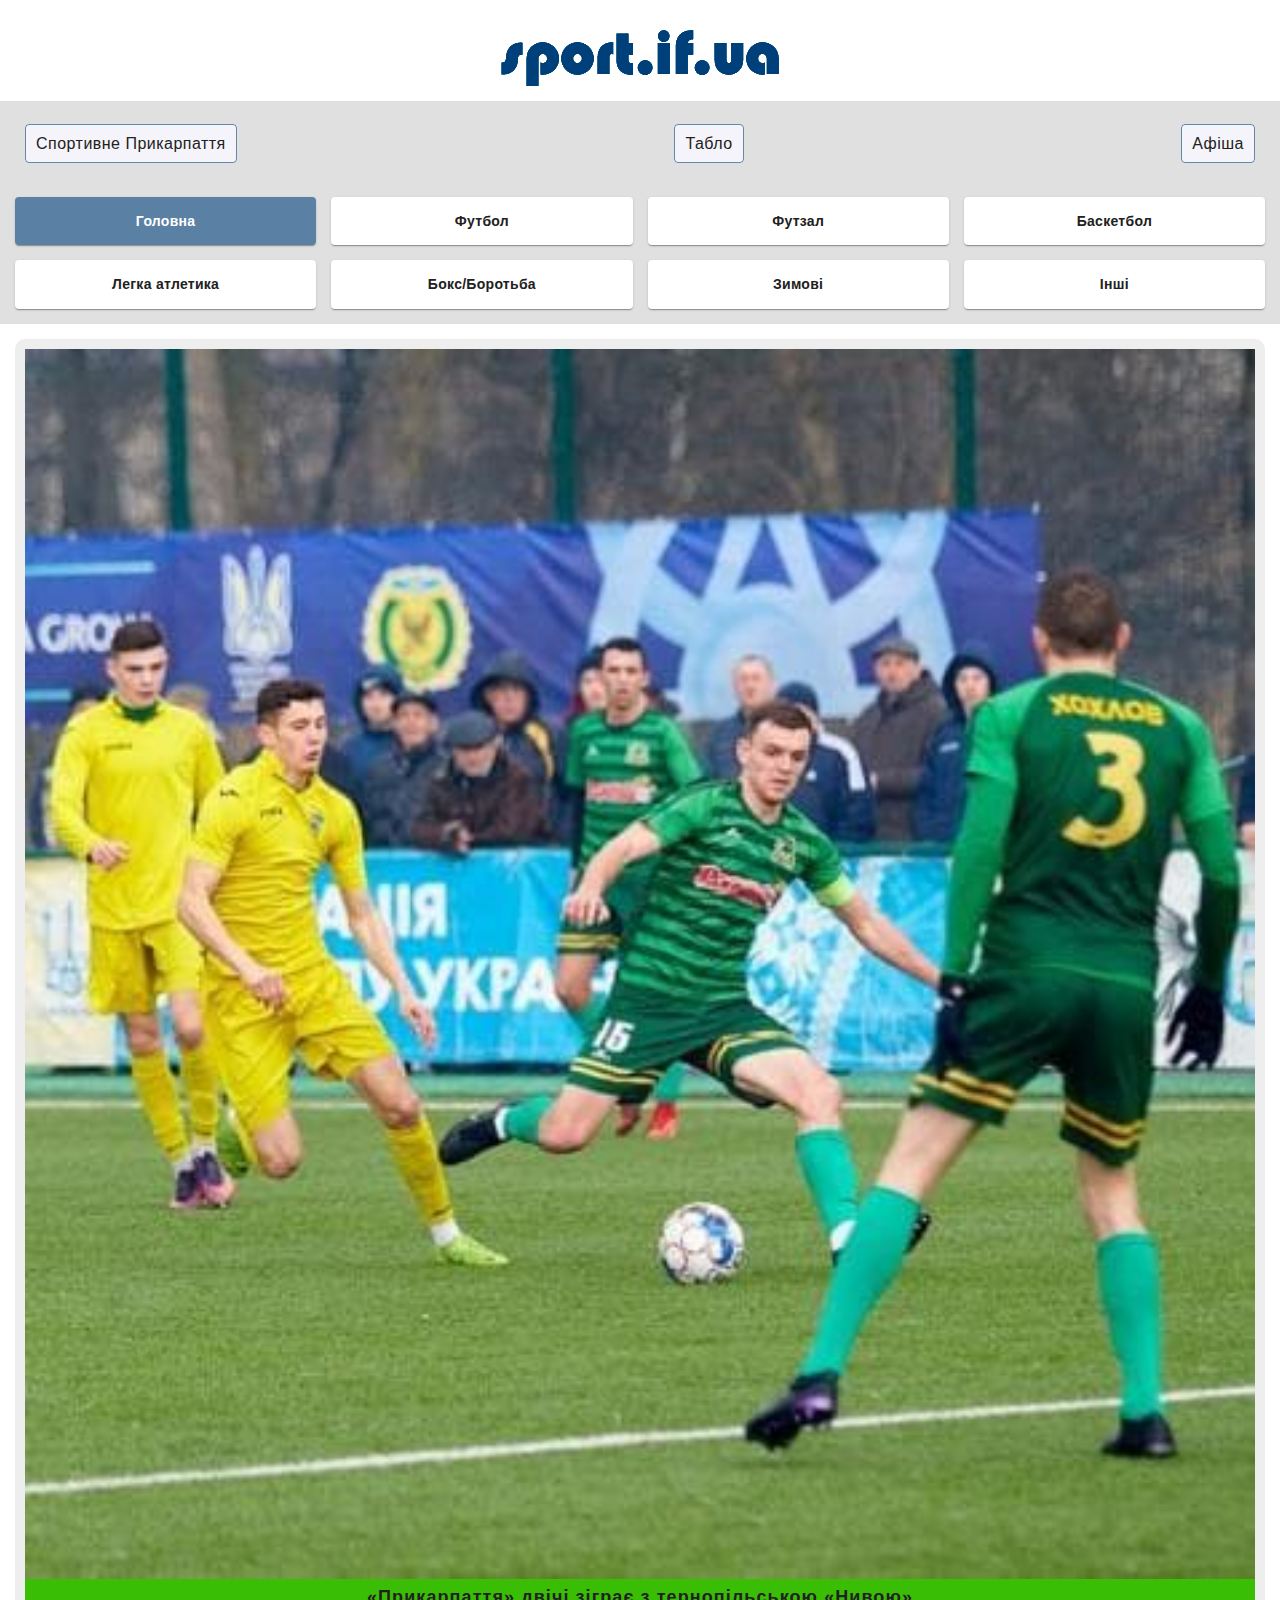
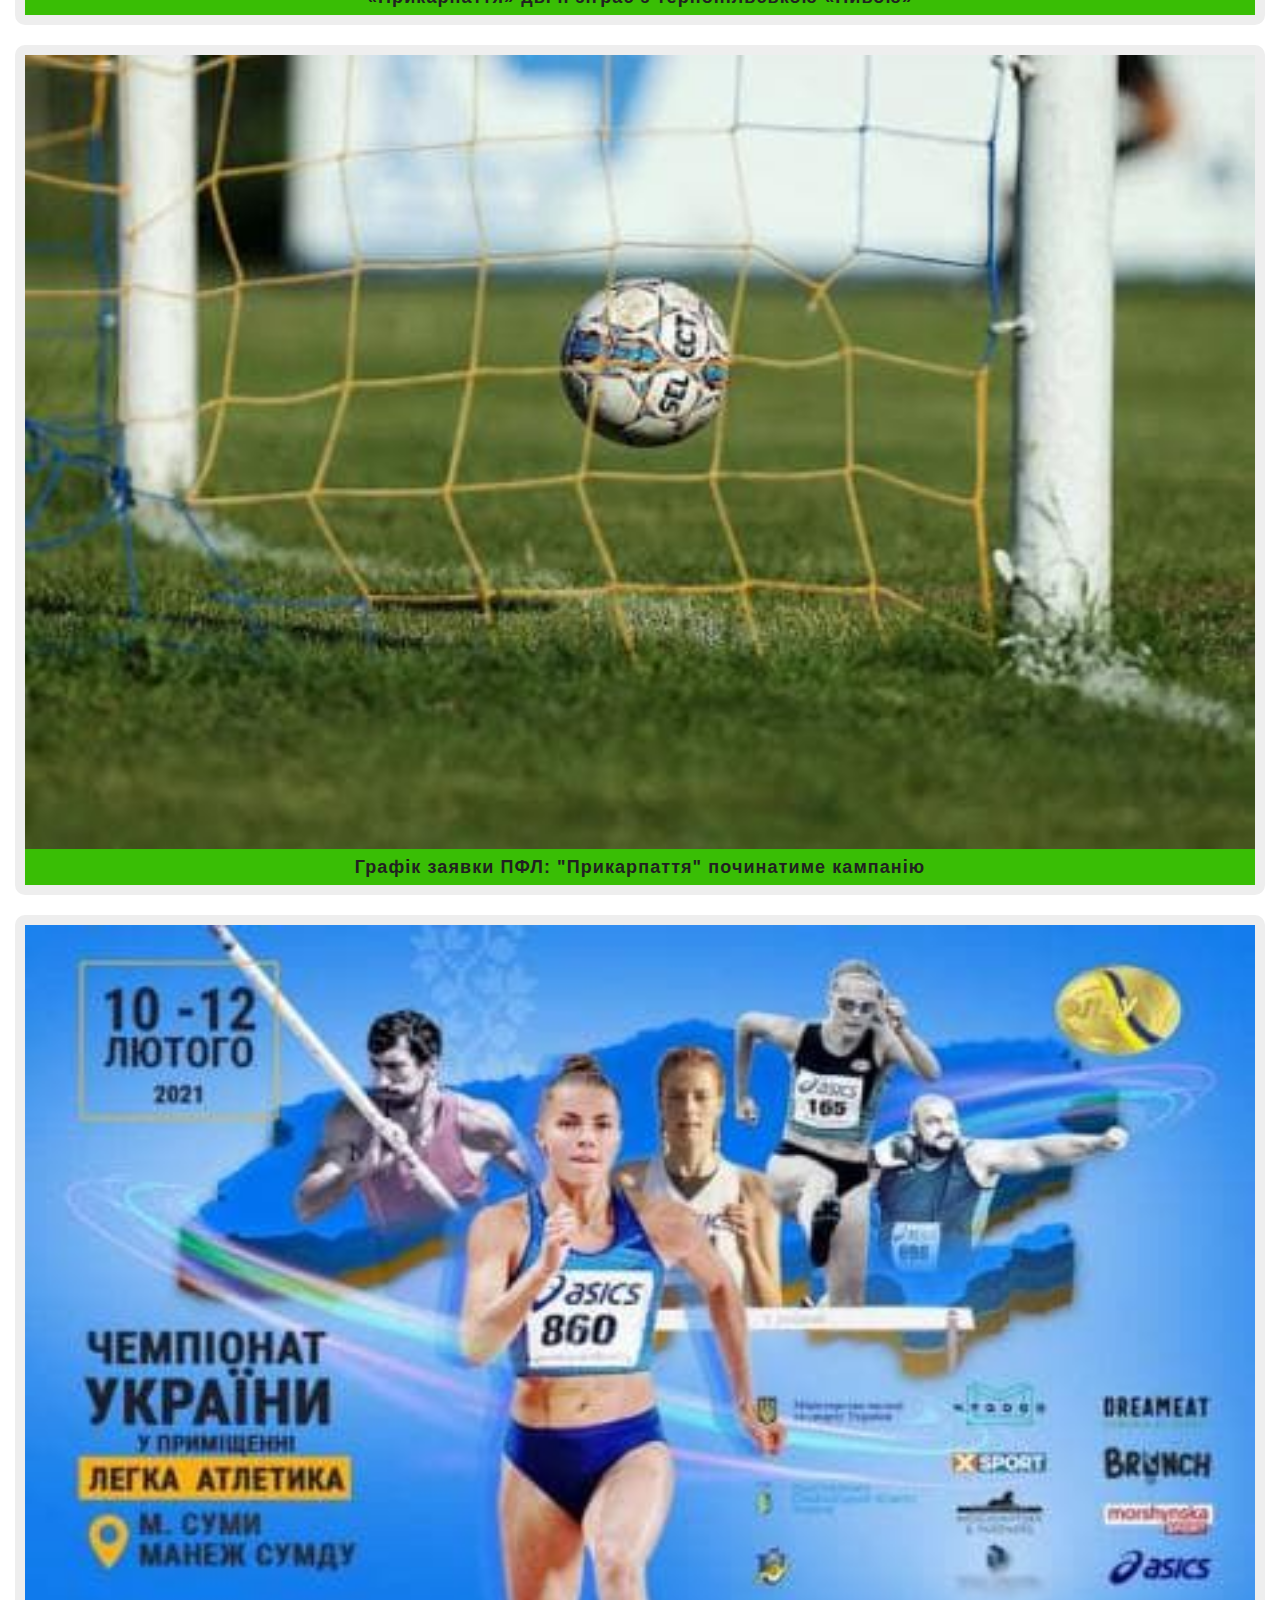
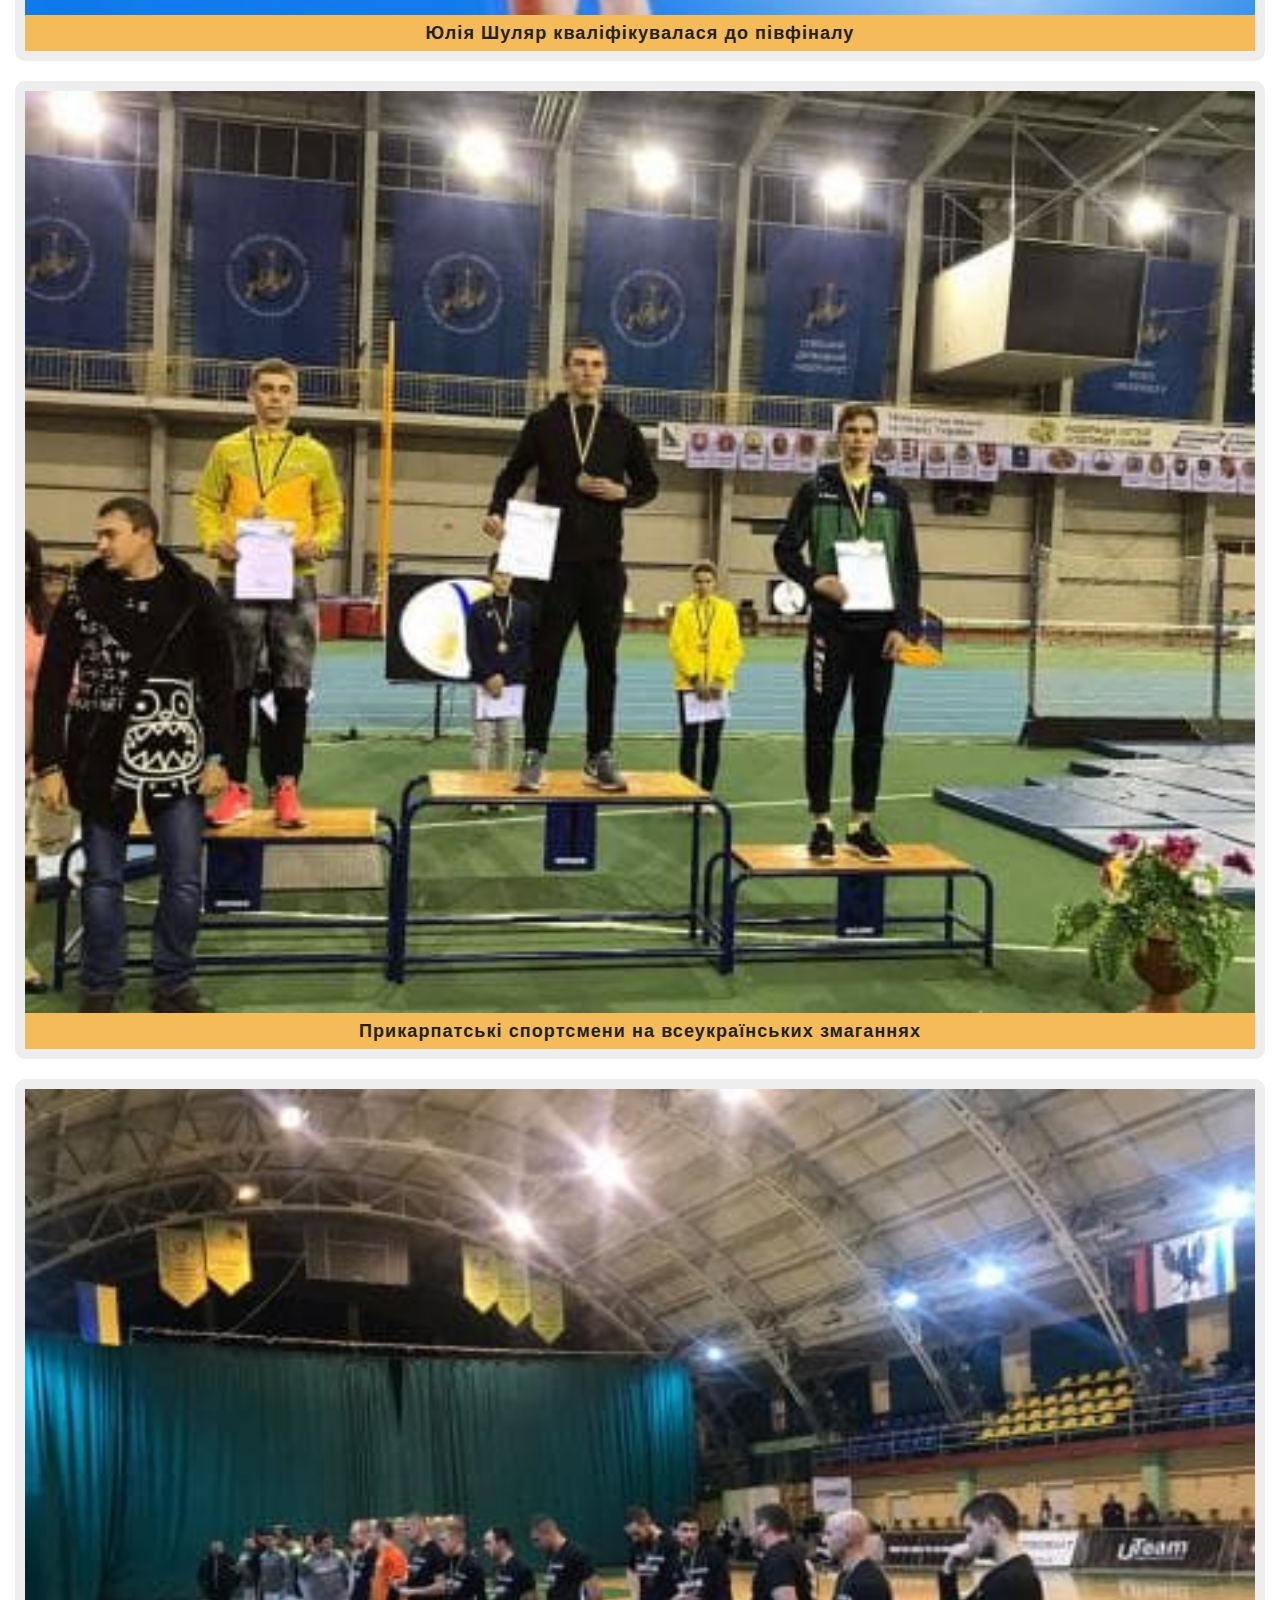
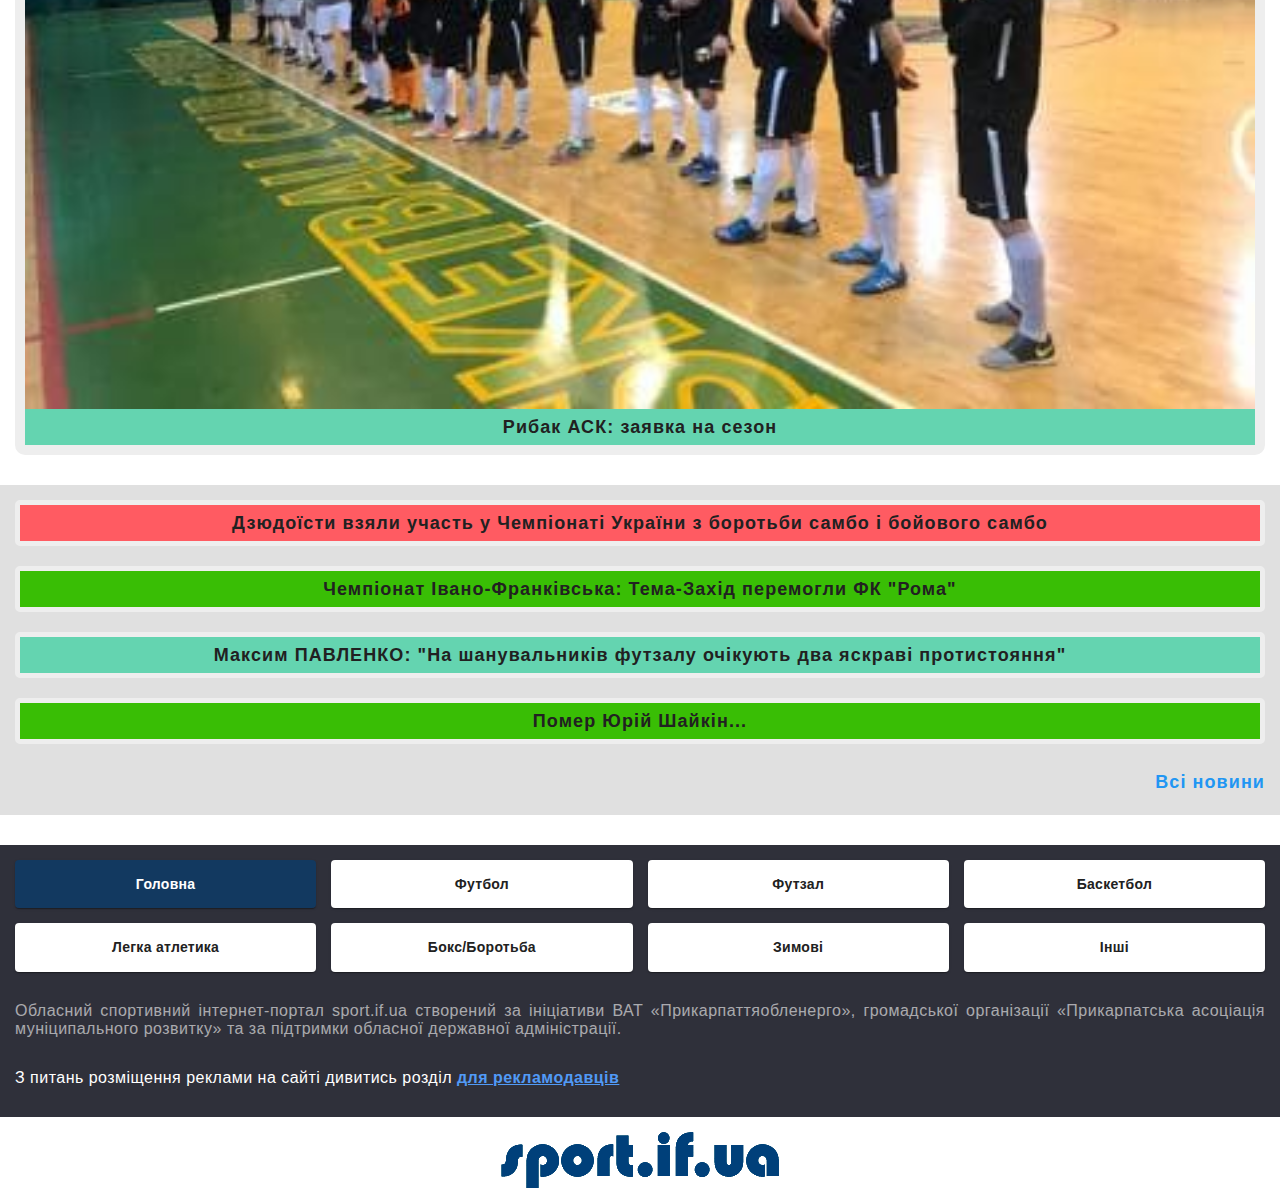
==== commit 30deaaad: "Зробив стартову сторінку під мобілку" ====
--- a/index.html
+++ b/index.html
@@ -9,42 +9,74 @@
 </head>
 <body>
     <header >
-        <a href=""> <img class="logo" src="./images/Logo.png" alt="Логотип сайту"> </a>
+        <div class="logo__container">
+            <a href="/index.html"> 
+                <img class="logo" src="./images/Logo.png" alt="Логотип сайту"> 
+            </a>
+        </div>
 
         <div class="menu">
             <ul class="menu__list list">
-                <li class="menu__item">Спортивне Прикарпаття</li>
-                <li class="menu__item">Табло</li>
-                <li class="menu__item">Афіша</li>
+                <li class="menu__item">
+                    <a class="menu__link" href="http://sport.if.ua/objects/">
+                        Спортивне Прикарпаття
+                    </a>
+                </li>
+                <li class="menu__item">
+                    <a class="menu__link" href="http://sport.if.ua/tables/">
+                        Табло
+                    </a>
+                </li>
+                <li class="menu__item">
+                    <a class="menu__link" href="http://sport.if.ua/result/">
+                        Афіша
+                    </a>
+                </li>
             </ul>
         </div>
 
         <div class="navigation">
             <ul class="navigation__list list">
-                <li class="navigation__item">
-                    <a class="navigation__link navigation__link--current" href="">Головна</a>
-                </li>
-                <li class="navigation__item">
-                    <a class="navigation__link" href="">Футбол</a>
-                </li>
-                <li class="navigation__item">
-                    <a class="navigation__link" href="">Футзал</a>
-                </li>
-                <li class="navigation__item">
-                    <a class="navigation__link" href="">Баскетбол</a>
-                </li>
-                <li class="navigation__item">
-                    <a class="navigation__link" href="">Легка атлетика</a>
-                </li>
-                <li class="navigation__item">
-                    <a class="navigation__link" href="">Бокс/Боротьба</a>
-                </li>
-                <li class="navigation__item">
-                    <a class="navigation__link" href="">Зимові</a>
-                </li>
-                <li class="navigation__item">
-                    <a class="navigation__link" href="">Інші</a>
-                Інші</li>
+                <li class="navigation__item navigation__item--main">
+                    <a class="navigation__link navigation__link--current" href="/index.html">
+                        Головна
+                    </a>
+                </li>
+                <li class="navigation__item">
+                    <a class="navigation__link" href="http://sport.if.ua/football/">
+                        Футбол
+                    </a>
+                </li>
+                <li class="navigation__item">
+                    <a class="navigation__link" href="http://sport.if.ua/futsal/">
+                        Футзал
+                    </a>
+                </li>
+                <li class="navigation__item">
+                    <a class="navigation__link" href="http://sport.if.ua/basketball/">
+                        Баскетбол
+                    </a>
+                </li>
+                <li class="navigation__item">
+                    <a class="navigation__link" href="http://sport.if.ua/athletics/">
+                        Легка атлетика
+                    </a>
+                </li>
+                <li class="navigation__item">
+                    <a class="navigation__link" href="http://sport.if.ua/boxingwrestling/">
+                        Бокс/Боротьба
+                    </a>
+                </li>
+                <li class="navigation__item">
+                    <a class="navigation__link" href="http://sport.if.ua/wintersports/">
+                        Зимові
+                    </a>
+                </li>
+                <li class="navigation__item">
+                    <a class="navigation__link" href="http://sport.if.ua/other/">
+                        Інші
+                    </a>
+                </li>
             </ul>
         </div>
     </header>
@@ -54,42 +86,42 @@
             <div class="news-main">
                 <ul class="news-main__list list">
                     <li class="news-main__item">
-                        <a class="news-main__link" href="">
+                        <a class="news-main__link" href="http://sport.if.ua/football/25408.html">
                             <img class="news-main__photo" src="./images/Prykarpattja.jpg" alt="Футболісти грають у футбол">
-                            <div class="news-main__title">
+                            <div class="news-main__title news-main__title--football">
                                 «Прикарпаття» двічі зіграє з тернопільською «Нивою»
                             </div>
                         </a>
                     </li>
                     <li class="news-main__item">
-                        <a class="news-main__link" href="">
+                        <a class="news-main__link" href="http://sport.if.ua/football/25410.html">
                             <img class="news-main__photo" src="./images/Zajavka PFL.jpg" alt="Мяч влітає в ворота">
-                            <div class="news-main__title">
+                            <div class="news-main__title news-main__title--football">
                                 Графік заявки ПФЛ: "Прикарпаття" починатиме кампанію
                             </div>
                         </a>
                         
                     </li>
                     <li class="news-main__item">
-                        <a class="news-main__link" href="">
+                        <a class="news-main__link" href="http://sport.if.ua/athletics/25406.html">
                             <img class="news-main__photo" src="./images/Shuljar.jpg" alt="Афіша чемпіонату України з легкої атлетики">
-                            <div class="news-main__title">
+                            <div class="news-main__title news-main__title--athletic">
                                 Юлія Шуляр кваліфікувалася до півфіналу
                             </div>
                         </a>
                     </li>
                     <li class="news-main__item">
-                        <a class="news-main__link" href="">
+                        <a class="news-main__link" href="http://sport.if.ua/athletics/25405.html">
                             <img class="news-main__photo" src="./images/Competitions.jpg" alt="Нагородження спортсменів">
-                            <div class="news-main__title">
+                            <div class="news-main__title news-main__title--athletic">
                                 Прикарпатські спортсмени на всеукраїнських змаганнях
                             </div>
                         </a>
                     </li>
                     <li class="news-main__item">
-                        <a class="news-main__link" href="">
+                        <a class="news-main__link" href="http://sport.if.ua/futsal/25407.html">
                             <img class="news-main__photo" src="./images/Rybak ASK.jpg" alt="Футболісти в манежі">
-                            <div class="news-main__title">
+                            <div class="news-main__title news-main__title--footsal">
                                 Рибак АСК: заявка на сезон
                             </div>
                         </a>
@@ -100,22 +132,32 @@
             <div class="news-secondary">
                 <ul class="news-secondary__list list">
                     <li class="news-secondary__item">
-                        Дзюдоїсти взяли участь у Чемпіонаті України з боротьби самбо і бойового самбо
-                    </li>
-                    <li class="news-secondary__item">
-                        Чемпіонат Івано-Франківська: Тема-Захід перемогли ФК "Рома"
-                    </li>
-                    <li class="news-secondary__item">
-                        Максим ПАВЛЕНКО: "На шанувальників футзалу очікують два яскраві протистояння"
-                    </li>
-                    <li class="news-secondary__item">
-                        Помер Юрій Шайкін...
+                        <a class="news-secondary__link news-secondary__link--box" href="http://sport.if.ua/boxingwrestling/25404.html">
+                            Дзюдоїсти взяли участь у Чемпіонаті України з боротьби самбо і бойового самбо
+                        </a>
+                    </li>
+                    <li class="news-secondary__item">
+                        <a class="news-secondary__link news-secondary__link--football" href="http://sport.if.ua/futsal/25403.html">
+                            Чемпіонат Івано-Франківська: Тема-Захід перемогли ФК "Рома"
+                        </a>
+                    </li>
+                    <li class="news-secondary__item">
+                        <a class="news-secondary__link news-secondary__link--footsal" href="http://sport.if.ua/futsal/25402.html">
+                            Максим ПАВЛЕНКО: "На шанувальників футзалу очікують два яскраві протистояння"
+                        </a>
+                    </li>
+                    <li class="news-secondary__item">
+                        <a class="news-secondary__link news-secondary__link--football" href="http://sport.if.ua/football/25401.html">
+                            Помер Юрій Шайкін...
+                        </a>
                     </li>
                 </ul>
-            </div>
-
-            <div class="news-all">
-                Всі новини
+
+                <div class="news-all">
+                    <a class="news-all__link" href="http://sport.if.ua/allnews/">
+                        Всі новини
+                    </a>
+                </div>
             </div>
         </section>
 
@@ -124,14 +166,46 @@
     <footer >
         <div class="navigation">
             <ul class="navigation__list list">
-                <li class="navigation__item">Головна</li>
-                <li class="navigation__item">Футбол</li>
-                <li class="navigation__item">Футзал</li>
-                <li class="navigation__item">Баскетбол</li>
-                <li class="navigation__item">Легка атлетика</li>
-                <li class="navigation__item">Бокс/Боротьба</li>
-                <li class="navigation__item">Зимові</li>
-                <li class="navigation__item">Інші</li>
+                <li class="navigation__item navigation__item--main">
+                    <a class="navigation__link navigation__link--current" href="/index.html">
+                        Головна
+                    </a>
+                </li>
+                <li class="navigation__item">
+                    <a class="navigation__link" href="http://sport.if.ua/football/">
+                        Футбол
+                    </a>
+                </li>
+                <li class="navigation__item">
+                    <a class="navigation__link" href="http://sport.if.ua/futsal/">
+                        Футзал
+                    </a>
+                </li>
+                <li class="navigation__item">
+                    <a class="navigation__link" href="http://sport.if.ua/basketball/">
+                        Баскетбол
+                    </a>
+                </li>
+                <li class="navigation__item">
+                    <a class="navigation__link" href="http://sport.if.ua/athletics/">
+                        Легка атлетика
+                    </a>
+                </li>
+                <li class="navigation__item">
+                    <a class="navigation__link" href="http://sport.if.ua/boxingwrestling/">
+                        Бокс/Боротьба
+                    </a>
+                </li>
+                <li class="navigation__item">
+                    <a class="navigation__link" href="http://sport.if.ua/wintersports/">
+                        Зимові
+                    </a>
+                </li>
+                <li class="navigation__item">
+                    <a class="navigation__link" href="http://sport.if.ua/other/">
+                        Інші
+                    </a>
+                </li>
             </ul>
         </div>
 
@@ -142,7 +216,13 @@
         </div>
 
         <div class="advertising">
-            З питань розміщення реклами на сайті дивитись розділ для рекламодавців
+            З питань розміщення реклами на сайті дивитись розділ <a class="advertising__link" href="http://sport.if.ua/advertising.html">для рекламодавців</a>
+        </div>
+
+        <div class="logo__container logo__container--footer">
+            <a href="/index.html"> 
+                <img class="logo" src="./images/Logo.png" alt="Логотип сайту"> 
+            </a>
         </div>
 
     </footer>
--- a/css/main.min.css
+++ b/css/main.min.css
@@ -1,2 +1,2 @@
-/*! modern-normalize v0.6.0 | MIT License | https://github.com/sindresorhus/modern-normalize */*,*::before,*::after{-webkit-box-sizing:border-box;box-sizing:border-box}:root{-moz-tab-size:4;-o-tab-size:4;tab-size:4}html{line-height:1.15;-webkit-text-size-adjust:100%}body{margin:0}body{font-family:system-ui,-apple-system,"Segoe UI",Roboto,Helvetica,Arial,sans-serif,"Apple Color Emoji","Segoe UI Emoji"}hr{height:0}abbr[title]{-webkit-text-decoration:underline dotted;text-decoration:underline dotted}b,strong{font-weight:bolder}code,kbd,samp,pre{font-family:SFMono-Regular, Consolas, "Liberation Mono", Menlo, monospace;font-size:1em}small{font-size:80%}sub,sup{font-size:75%;line-height:0;position:relative;vertical-align:baseline}sub{bottom:-0.25em}sup{top:-0.5em}button,input,optgroup,select,textarea{font-family:inherit;font-size:100%;line-height:1.15;margin:0}button,select{text-transform:none}button,[type="button"],[type="reset"],[type="submit"]{-webkit-appearance:button}button::-moz-focus-inner,[type="button"]::-moz-focus-inner,[type="reset"]::-moz-focus-inner,[type="submit"]::-moz-focus-inner{border-style:none;padding:0}button:-moz-focusring,[type="button"]:-moz-focusring,[type="reset"]:-moz-focusring,[type="submit"]:-moz-focusring{outline:1px dotted ButtonText}fieldset{padding:0.35em 0.75em 0.625em}legend{padding:0}progress{vertical-align:baseline}[type="number"]::-webkit-inner-spin-button,[type="number"]::-webkit-outer-spin-button{height:auto}[type="search"]{-webkit-appearance:textfield;outline-offset:-2px}[type="search"]::-webkit-search-decoration{-webkit-appearance:none}::-webkit-file-upload-button{-webkit-appearance:button;font:inherit}summary{display:list-item}@font-face{font-family:'Open Sans';font-style:normal;font-weight:400;src:url("../fonts/open-sans-v18-latin-ext_latin_cyrillic-ext_cyrillic-regular.eot");src:local(""),url("../fonts/open-sans-v18-latin-ext_latin_cyrillic-ext_cyrillic-regular.eot?#iefix") format("embedded-opentype"),url("../fonts/open-sans-v18-latin-ext_latin_cyrillic-ext_cyrillic-regular.woff2") format("woff2"),url("../fonts/open-sans-v18-latin-ext_latin_cyrillic-ext_cyrillic-regular.woff") format("woff"),url("../fonts/open-sans-v18-latin-ext_latin_cyrillic-ext_cyrillic-regular.ttf") format("truetype"),url("../fonts/open-sans-v18-latin-ext_latin_cyrillic-ext_cyrillic-regular.svg#OpenSans") format("svg")}@font-face{font-family:'Open Sans';font-style:normal;font-weight:700;src:url("../fonts/open-sans-v18-latin-ext_latin_cyrillic-ext_cyrillic-700.eot");src:local(""),url("../fonts/open-sans-v18-latin-ext_latin_cyrillic-ext_cyrillic-700.eot?#iefix") format("embedded-opentype"),url("../fonts/open-sans-v18-latin-ext_latin_cyrillic-ext_cyrillic-700.woff2") format("woff2"),url("../fonts/open-sans-v18-latin-ext_latin_cyrillic-ext_cyrillic-700.woff") format("woff"),url("../fonts/open-sans-v18-latin-ext_latin_cyrillic-ext_cyrillic-700.ttf") format("truetype"),url("../fonts/open-sans-v18-latin-ext_latin_cyrillic-ext_cyrillic-700.svg#OpenSans") format("svg")}@font-face{font-family:'Ubuntu Condensed';font-style:normal;font-weight:400;src:url("../fonts/ubuntu-condensed-v11-latin-ext_latin_cyrillic-ext_cyrillic-regular.eot");src:local(""),url("../fonts/ubuntu-condensed-v11-latin-ext_latin_cyrillic-ext_cyrillic-regular.eot?#iefix") format("embedded-opentype"),url("../fonts/ubuntu-condensed-v11-latin-ext_latin_cyrillic-ext_cyrillic-regular.woff2") format("woff2"),url("../fonts/ubuntu-condensed-v11-latin-ext_latin_cyrillic-ext_cyrillic-regular.woff") format("woff"),url("../fonts/ubuntu-condensed-v11-latin-ext_latin_cyrillic-ext_cyrillic-regular.ttf") format("truetype"),url("../fonts/ubuntu-condensed-v11-latin-ext_latin_cyrillic-ext_cyrillic-regular.svg#UbuntuCondensed") format("svg")}body{color:#757575;font-family:Roboto,sans-serif;letter-spacing:0.03em}body.modal-open{overflow:hidden}.container{margin-left:auto;margin-right:auto}a{text-decoration:none}p{margin-top:0;margin-bottom:0}img{display:block;max-width:100%;height:auto}section{width:100%;padding:0 15px}header{padding:0 15px}footer{padding:0 15px}.list{padding:0;margin:0;list-style:none}.visually-hidden{position:absolute;clip:rect(0 0 0 0);width:1px;height:1px;margin:-1px}.footer{width:100%;padding:60px 0;background-color:#2f303a}.footer__container{text-align:center}@media screen and (min-width: 768px){.footer__container{display:-webkit-box;display:-ms-flexbox;display:flex;-ms-flex-wrap:wrap;flex-wrap:wrap;-webkit-box-align:baseline;-ms-flex-align:baseline;align-items:baseline}}@media screen and (min-width: 1200px){.footer__container{text-align:start}}.footer__address{margin-bottom:8px;font-style:normal;font-size:14px;line-height:1.71;color:#fff}@media screen and (min-width: 1200px){.footer__address{margin-bottom:9px}}.footer__item:not(:last-child){margin-bottom:8px}@media screen and (min-width: 1200px){.footer__item:not(:last-child){margin-bottom:9px}}.footer__contact{font-size:14px;line-height:1.71;color:rgba(255,255,255,0.6)}.footer__contacts{margin-bottom:60px}@media screen and (min-width: 768px){.footer__contacts{margin-left:61px;margin-right:165px}}@media screen and (min-width: 1200px){.footer__contacts{margin:0}}.menu{width:100%;background-color:#fff}.menu__list{display:-webkit-box;display:-ms-flexbox;display:flex;-webkit-box-align:center;-ms-flex-align:center;align-items:center;-webkit-box-pack:justify;-ms-flex-pack:justify;justify-content:space-between}.logo{margin-top:20px;margin-left:auto;margin-right:auto;margin-bottom:20px}.navigation{height:100%;margin-top:-15px;margin-right:-15px}.navigation__list{display:-webkit-box;display:-ms-flexbox;display:flex;-ms-flex-wrap:wrap;flex-wrap:wrap;margin-top:25px;margin-right:15px;padding:15px 0;font-weight:500;font-size:14px;line-height:1.14;letter-spacing:0.02em;color:#212121;-webkit-transition-property:color;transition-property:color;-webkit-transition-duration:250ms;transition-duration:250ms;-webkit-transition-timing-function:cubic-bezier(0.4, 0, 0.2, 1);transition-timing-function:cubic-bezier(0.4, 0, 0.2, 1)}.navigation__item{width:calc((100% - 8 * 15px) / 4)}.navigation__link--current{color:#2196f3;position:relative}.navigation__link--current::after{content:'';position:absolute;display:block;width:100%;height:4px;bottom:1px;background-color:#2196f3;border-radius:2px}.navigation__link:hover,.navigation__link:focus{color:#2196f3}
+/*! modern-normalize v0.6.0 | MIT License | https://github.com/sindresorhus/modern-normalize */*,*::before,*::after{-webkit-box-sizing:border-box;box-sizing:border-box}:root{-moz-tab-size:4;-o-tab-size:4;tab-size:4}html{line-height:1.15;-webkit-text-size-adjust:100%}body{margin:0}body{font-family:system-ui,-apple-system,"Segoe UI",Roboto,Helvetica,Arial,sans-serif,"Apple Color Emoji","Segoe UI Emoji"}hr{height:0}abbr[title]{-webkit-text-decoration:underline dotted;text-decoration:underline dotted}b,strong{font-weight:bolder}code,kbd,samp,pre{font-family:SFMono-Regular, Consolas, "Liberation Mono", Menlo, monospace;font-size:1em}small{font-size:80%}sub,sup{font-size:75%;line-height:0;position:relative;vertical-align:baseline}sub{bottom:-0.25em}sup{top:-0.5em}button,input,optgroup,select,textarea{font-family:inherit;font-size:100%;line-height:1.15;margin:0}button,select{text-transform:none}button,[type="button"],[type="reset"],[type="submit"]{-webkit-appearance:button}button::-moz-focus-inner,[type="button"]::-moz-focus-inner,[type="reset"]::-moz-focus-inner,[type="submit"]::-moz-focus-inner{border-style:none;padding:0}button:-moz-focusring,[type="button"]:-moz-focusring,[type="reset"]:-moz-focusring,[type="submit"]:-moz-focusring{outline:1px dotted ButtonText}fieldset{padding:0.35em 0.75em 0.625em}legend{padding:0}progress{vertical-align:baseline}[type="number"]::-webkit-inner-spin-button,[type="number"]::-webkit-outer-spin-button{height:auto}[type="search"]{-webkit-appearance:textfield;outline-offset:-2px}[type="search"]::-webkit-search-decoration{-webkit-appearance:none}::-webkit-file-upload-button{-webkit-appearance:button;font:inherit}summary{display:list-item}@font-face{font-family:'Open Sans';font-style:normal;font-weight:400;src:url("../fonts/open-sans-v18-latin-ext_latin_cyrillic-ext_cyrillic-regular.eot");src:local(""),url("../fonts/open-sans-v18-latin-ext_latin_cyrillic-ext_cyrillic-regular.eot?#iefix") format("embedded-opentype"),url("../fonts/open-sans-v18-latin-ext_latin_cyrillic-ext_cyrillic-regular.woff2") format("woff2"),url("../fonts/open-sans-v18-latin-ext_latin_cyrillic-ext_cyrillic-regular.woff") format("woff"),url("../fonts/open-sans-v18-latin-ext_latin_cyrillic-ext_cyrillic-regular.ttf") format("truetype"),url("../fonts/open-sans-v18-latin-ext_latin_cyrillic-ext_cyrillic-regular.svg#OpenSans") format("svg")}@font-face{font-family:'Open Sans';font-style:normal;font-weight:700;src:url("../fonts/open-sans-v18-latin-ext_latin_cyrillic-ext_cyrillic-700.eot");src:local(""),url("../fonts/open-sans-v18-latin-ext_latin_cyrillic-ext_cyrillic-700.eot?#iefix") format("embedded-opentype"),url("../fonts/open-sans-v18-latin-ext_latin_cyrillic-ext_cyrillic-700.woff2") format("woff2"),url("../fonts/open-sans-v18-latin-ext_latin_cyrillic-ext_cyrillic-700.woff") format("woff"),url("../fonts/open-sans-v18-latin-ext_latin_cyrillic-ext_cyrillic-700.ttf") format("truetype"),url("../fonts/open-sans-v18-latin-ext_latin_cyrillic-ext_cyrillic-700.svg#OpenSans") format("svg")}@font-face{font-family:'Ubuntu Condensed';font-style:normal;font-weight:400;src:url("../fonts/ubuntu-condensed-v11-latin-ext_latin_cyrillic-ext_cyrillic-regular.eot");src:local(""),url("../fonts/ubuntu-condensed-v11-latin-ext_latin_cyrillic-ext_cyrillic-regular.eot?#iefix") format("embedded-opentype"),url("../fonts/ubuntu-condensed-v11-latin-ext_latin_cyrillic-ext_cyrillic-regular.woff2") format("woff2"),url("../fonts/ubuntu-condensed-v11-latin-ext_latin_cyrillic-ext_cyrillic-regular.woff") format("woff"),url("../fonts/ubuntu-condensed-v11-latin-ext_latin_cyrillic-ext_cyrillic-regular.ttf") format("truetype"),url("../fonts/ubuntu-condensed-v11-latin-ext_latin_cyrillic-ext_cyrillic-regular.svg#UbuntuCondensed") format("svg")}body{color:#757575;font-family:Roboto,sans-serif;letter-spacing:0.03em;background-color:rgba(255,255,255,0.6)}body.modal-open{overflow:hidden}.container{margin-left:auto;margin-right:auto}a{text-decoration:none}p{margin-top:0;margin-bottom:0}img{display:block;max-width:100%;height:auto}section{width:100%;padding:0 15px;margin-bottom:30px}header{padding:0 15px;margin-bottom:30px;background-color:#e0e0e0}footer{padding:15px;padding-bottom:0;background-color:#2f303a}.list{padding:0;margin:0;list-style:none}.visually-hidden{position:absolute;clip:rect(0 0 0 0);width:1px;height:1px;margin:-1px}.creater{margin-top:30px;margin-bottom:30px;text-align:justify;color:rgba(255,255,255,0.6)}.advertising{margin-bottom:30px;text-align:justify;color:#fff}.advertising__link{font-weight:700;text-decoration:underline;color:#519af6}.menu{width:100%;margin-bottom:30px;background-color:transparent}.menu__list{display:-webkit-box;display:-ms-flexbox;display:flex;-webkit-box-align:center;-ms-flex-align:center;align-items:center;-webkit-box-pack:justify;-ms-flex-pack:justify;justify-content:space-between}.menu__item{padding:10px}.menu__link{padding:10px;font-family:Roboto,sans-serif;font-weight:500;font-size:16px;line-height:1.62;letter-spacing:0.03em;color:#212121;background-color:#f5f4fa;border:1px solid rgba(0,63,122,0.6);border-radius:4px;-webkit-box-shadow:0px 3px 1px rgba(0,0,0,0),0px 1px 2px rgba(0,0,0,0),0px 2px 2px rgba(0,0,0,0);box-shadow:0px 3px 1px rgba(0,0,0,0),0px 1px 2px rgba(0,0,0,0),0px 2px 2px rgba(0,0,0,0);-webkit-transition-property:background-color,color,-webkit-box-shadow;transition-property:background-color,color,-webkit-box-shadow;transition-property:background-color,color,box-shadow;transition-property:background-color,color,box-shadow,-webkit-box-shadow;-webkit-transition-duration:250ms;transition-duration:250ms;-webkit-transition-timing-function:cubic-bezier(0.4, 0, 0.2, 1);transition-timing-function:cubic-bezier(0.4, 0, 0.2, 1)}.menu__link:hover,.menu__link:focus{background-color:#2196f3;color:#fff;-webkit-box-shadow:0px 3px 1px rgba(0,0,0,0.1),0px 1px 2px rgba(0,0,0,0.08),0px 2px 2px rgba(0,0,0,0.12);box-shadow:0px 3px 1px rgba(0,0,0,0.1),0px 1px 2px rgba(0,0,0,0.08),0px 2px 2px rgba(0,0,0,0.12)}.logo{margin-left:auto;margin-right:auto}.logo__container{margin-top:15px;margin-bottom:20px;margin-left:-15px;margin-right:-15px;padding:15px 0;background-color:#fff}.logo__container--footer{margin-top:0;margin-bottom:0}.navigation{height:100%;margin-bottom:-15px;margin-right:-15px}.navigation__list{display:-webkit-box;display:-ms-flexbox;display:flex;-ms-flex-wrap:wrap;flex-wrap:wrap}.navigation__item{margin-bottom:15px;margin-right:15px;padding:15px 0;-ms-flex-preferred-size:calc(100% / 4 - 15px);flex-basis:calc(100% / 4 - 15px);text-align:center;background-color:#fff;border-radius:4px;-webkit-box-shadow:0px 2px 1px -1px rgba(0,0,0,0.2),0px 1px 1px 0px rgba(0,0,0,0.14),0px 1px 3px 0px rgba(0,0,0,0.12);box-shadow:0px 2px 1px -1px rgba(0,0,0,0.2),0px 1px 1px 0px rgba(0,0,0,0.14),0px 1px 3px 0px rgba(0,0,0,0.12)}.navigation__item--main{background-color:rgba(0,63,122,0.6)}.navigation__link{font-weight:700;font-size:14px;line-height:1.14;letter-spacing:0.02em;color:#212121;-webkit-transition-property:color;transition-property:color;-webkit-transition-duration:250ms;transition-duration:250ms;-webkit-transition-timing-function:cubic-bezier(0.4, 0, 0.2, 1);transition-timing-function:cubic-bezier(0.4, 0, 0.2, 1)}.navigation__link--current{color:#fff}.navigation__link:hover,.navigation__link:focus{color:#2196f3}.news-main{margin-bottom:30px}.news-main__item:not(:last-child){margin-bottom:20px}.news-main__link{display:block;height:100%;border:10px solid #eee;border-radius:10px;-webkit-box-shadow:0px 1px 1px rgba(0,0,0,0),0px 4px 4px rgba(0,0,0,0),1px 4px 6px rgba(0,0,0,0);box-shadow:0px 1px 1px rgba(0,0,0,0),0px 4px 4px rgba(0,0,0,0),1px 4px 6px rgba(0,0,0,0);-webkit-transition-property:border-color,-webkit-box-shadow;transition-property:border-color,-webkit-box-shadow;transition-property:box-shadow,border-color;transition-property:box-shadow,border-color,-webkit-box-shadow;-webkit-transition-duration:250ms;transition-duration:250ms;-webkit-transition-timing-function:cubic-bezier(0.4, 0, 0.2, 1);transition-timing-function:cubic-bezier(0.4, 0, 0.2, 1)}.news-main__link:focus,.news-main__link:hover{-webkit-box-shadow:0px 1px 1px rgba(0,0,0,0.12),0px 4px 4px rgba(0,0,0,0.06),1px 4px 6px rgba(0,0,0,0.16);box-shadow:0px 1px 1px rgba(0,0,0,0.12),0px 4px 4px rgba(0,0,0,0.06),1px 4px 6px rgba(0,0,0,0.16);border-color:#2196f3}.news-main__photo{width:480%;height:auto}.news-main__title{margin:0;text-align:center;font-weight:700;font-size:18px;line-height:2;letter-spacing:0.06em;color:#212121}.news-main__title--football{background-color:#39be05}.news-main__title--athletic{background-color:#f4bb58}.news-main__title--footsal{background-color:#64d4b0}.news-secondary{margin-bottom:30px;margin-right:-15px;margin-left:-15px;padding:15px 0;background-color:#e0e0e0}.news-secondary__item{margin-bottom:20px}.news-secondary__link{display:block;height:100%;margin:0 15px;text-align:center;font-weight:700;font-size:18px;line-height:2;letter-spacing:0.06em;color:#212121;background-color:#fff;border:5px solid #eee;border-radius:5px;-webkit-box-shadow:0px 1px 1px rgba(0,0,0,0),0px 4px 4px rgba(0,0,0,0),1px 4px 6px rgba(0,0,0,0);box-shadow:0px 1px 1px rgba(0,0,0,0),0px 4px 4px rgba(0,0,0,0),1px 4px 6px rgba(0,0,0,0);-webkit-transition-property:border-color,-webkit-box-shadow;transition-property:border-color,-webkit-box-shadow;transition-property:box-shadow,border-color;transition-property:box-shadow,border-color,-webkit-box-shadow;-webkit-transition-duration:250ms;transition-duration:250ms;-webkit-transition-timing-function:cubic-bezier(0.4, 0, 0.2, 1);transition-timing-function:cubic-bezier(0.4, 0, 0.2, 1)}.news-secondary__link--football{background-color:#39be05}.news-secondary__link--box{background-color:#ff5b62}.news-secondary__link--footsal{background-color:#64d4b0}.news-secondary__link:focus,.news-secondary__link:hover{-webkit-box-shadow:0px 1px 1px rgba(0,0,0,0.12),0px 4px 4px rgba(0,0,0,0.06),1px 4px 6px rgba(0,0,0,0.16);box-shadow:0px 1px 1px rgba(0,0,0,0.12),0px 4px 4px rgba(0,0,0,0.06),1px 4px 6px rgba(0,0,0,0.16);border-color:#2196f3}.news-all{margin-right:15px}.news-all__link{display:block;margin:0;text-align:end;font-weight:700;font-size:18px;line-height:2;letter-spacing:0.06em;color:#2196f3}
 /*# sourceMappingURL=main.min.css.map */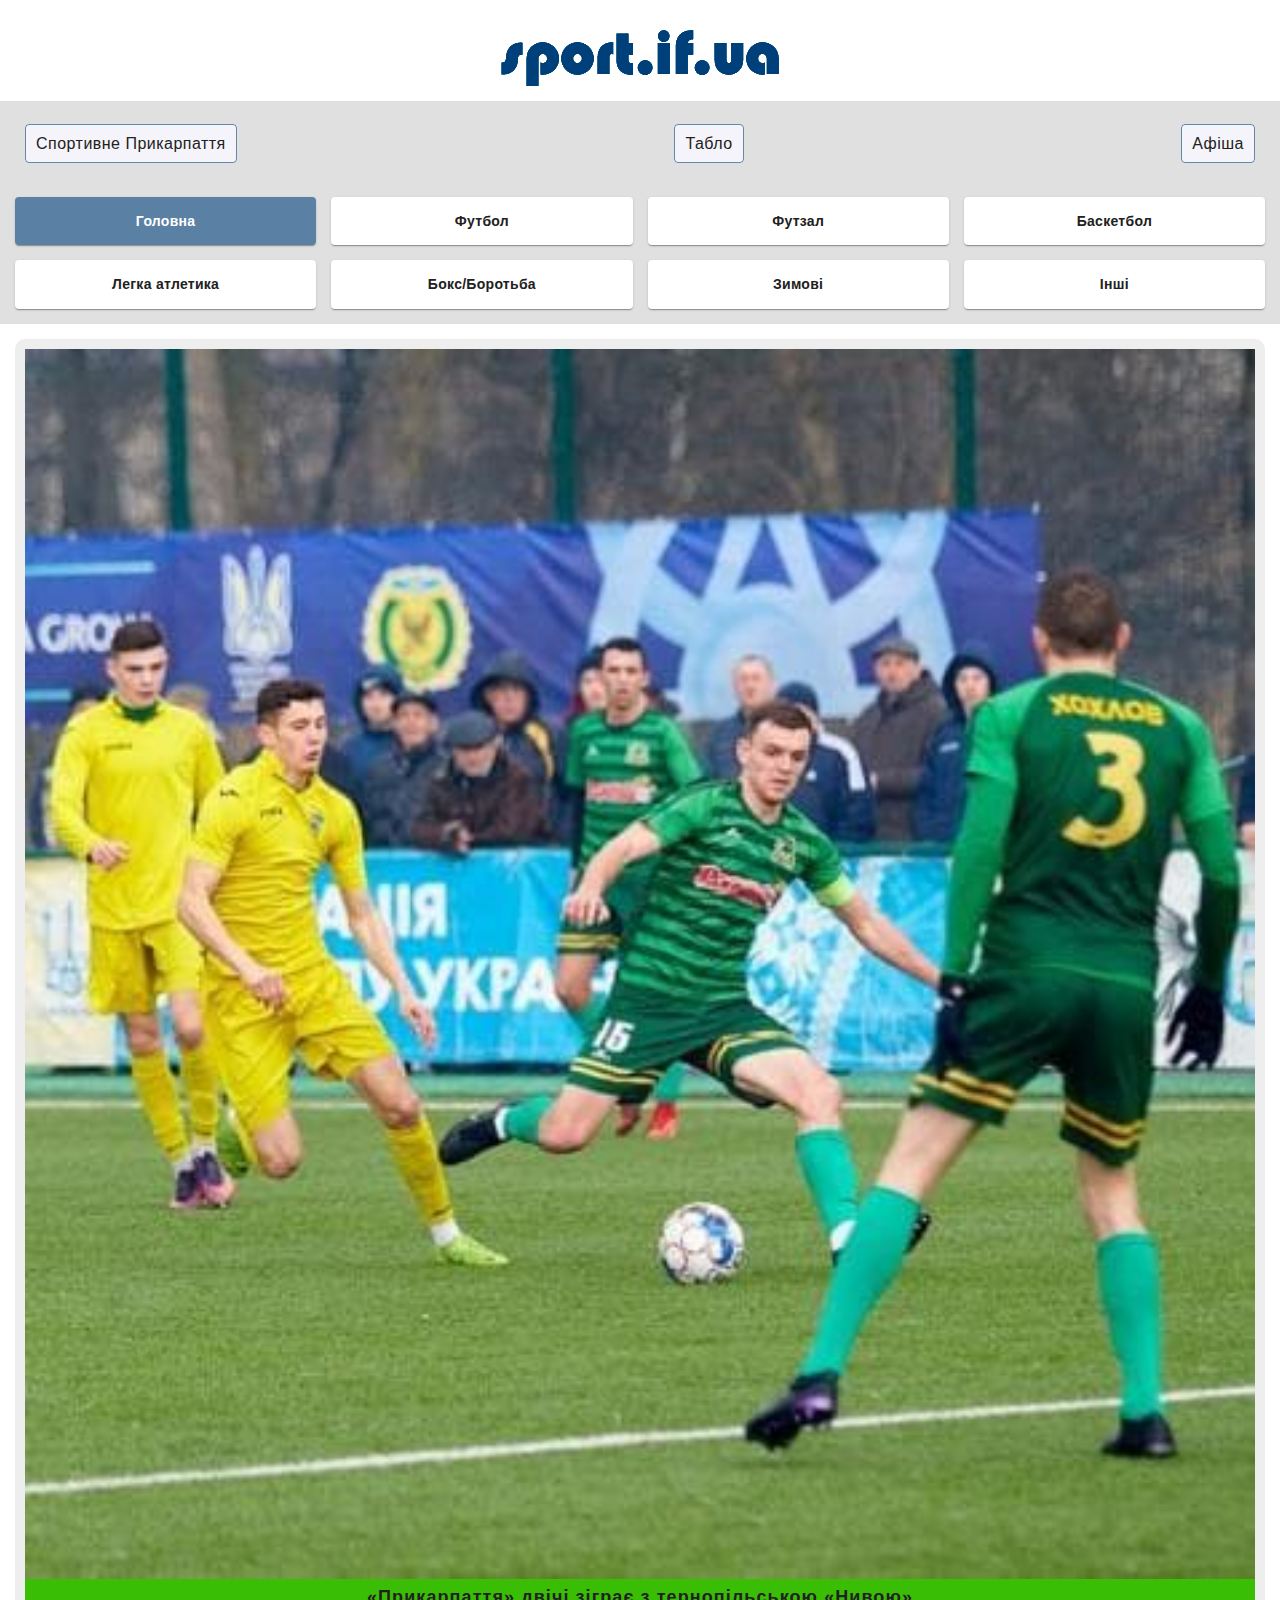
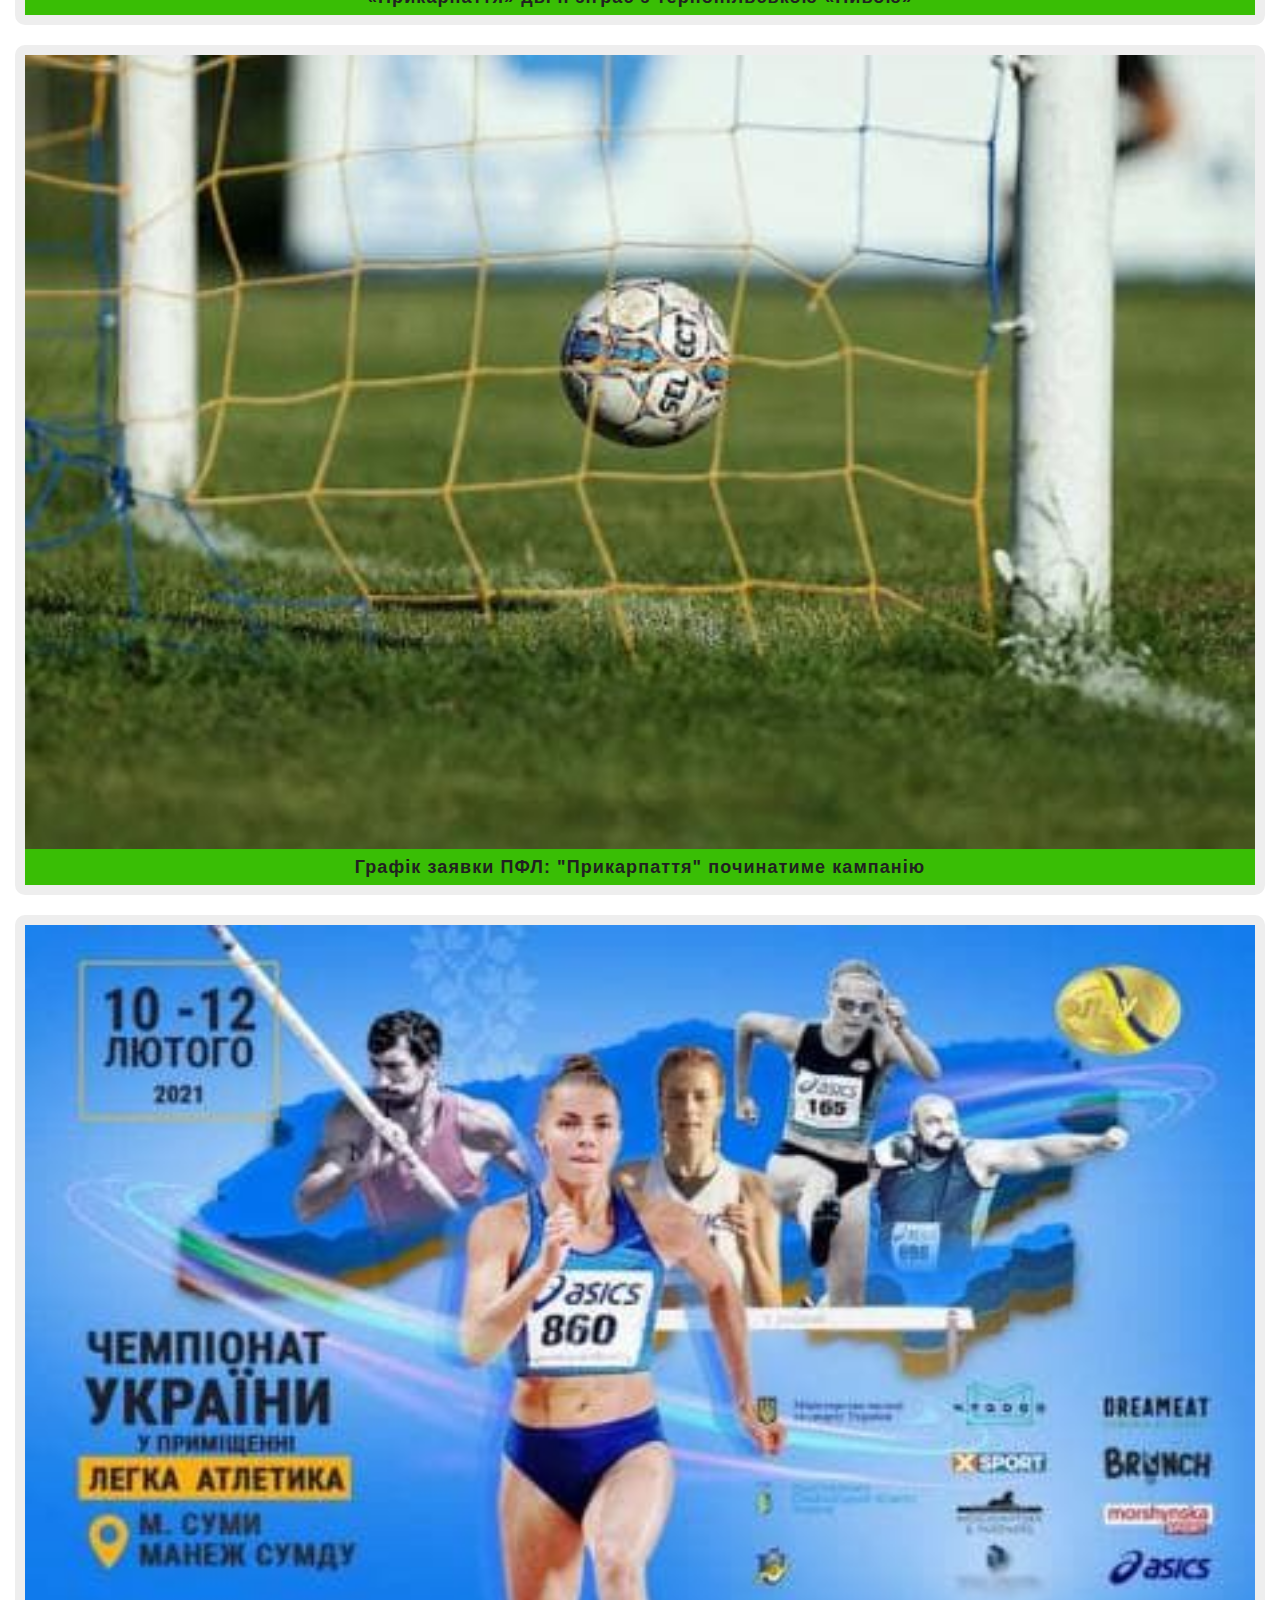
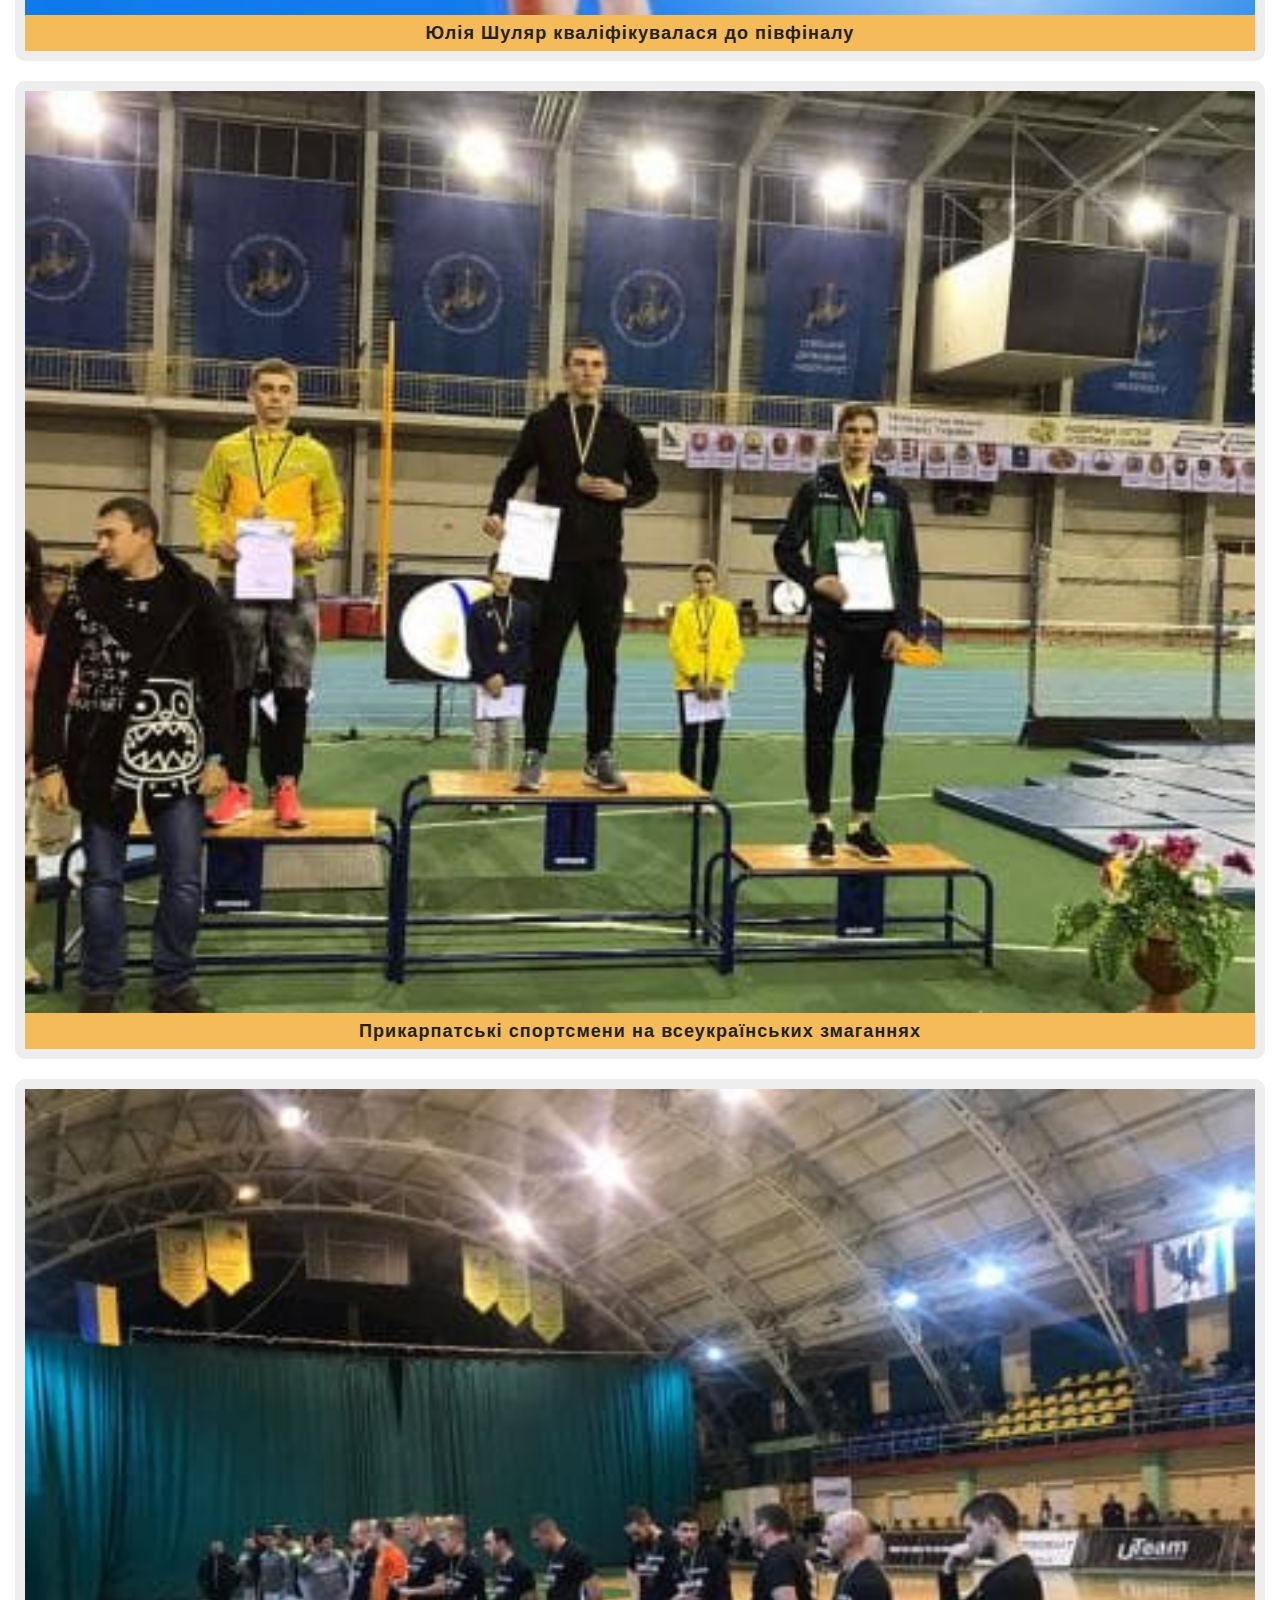
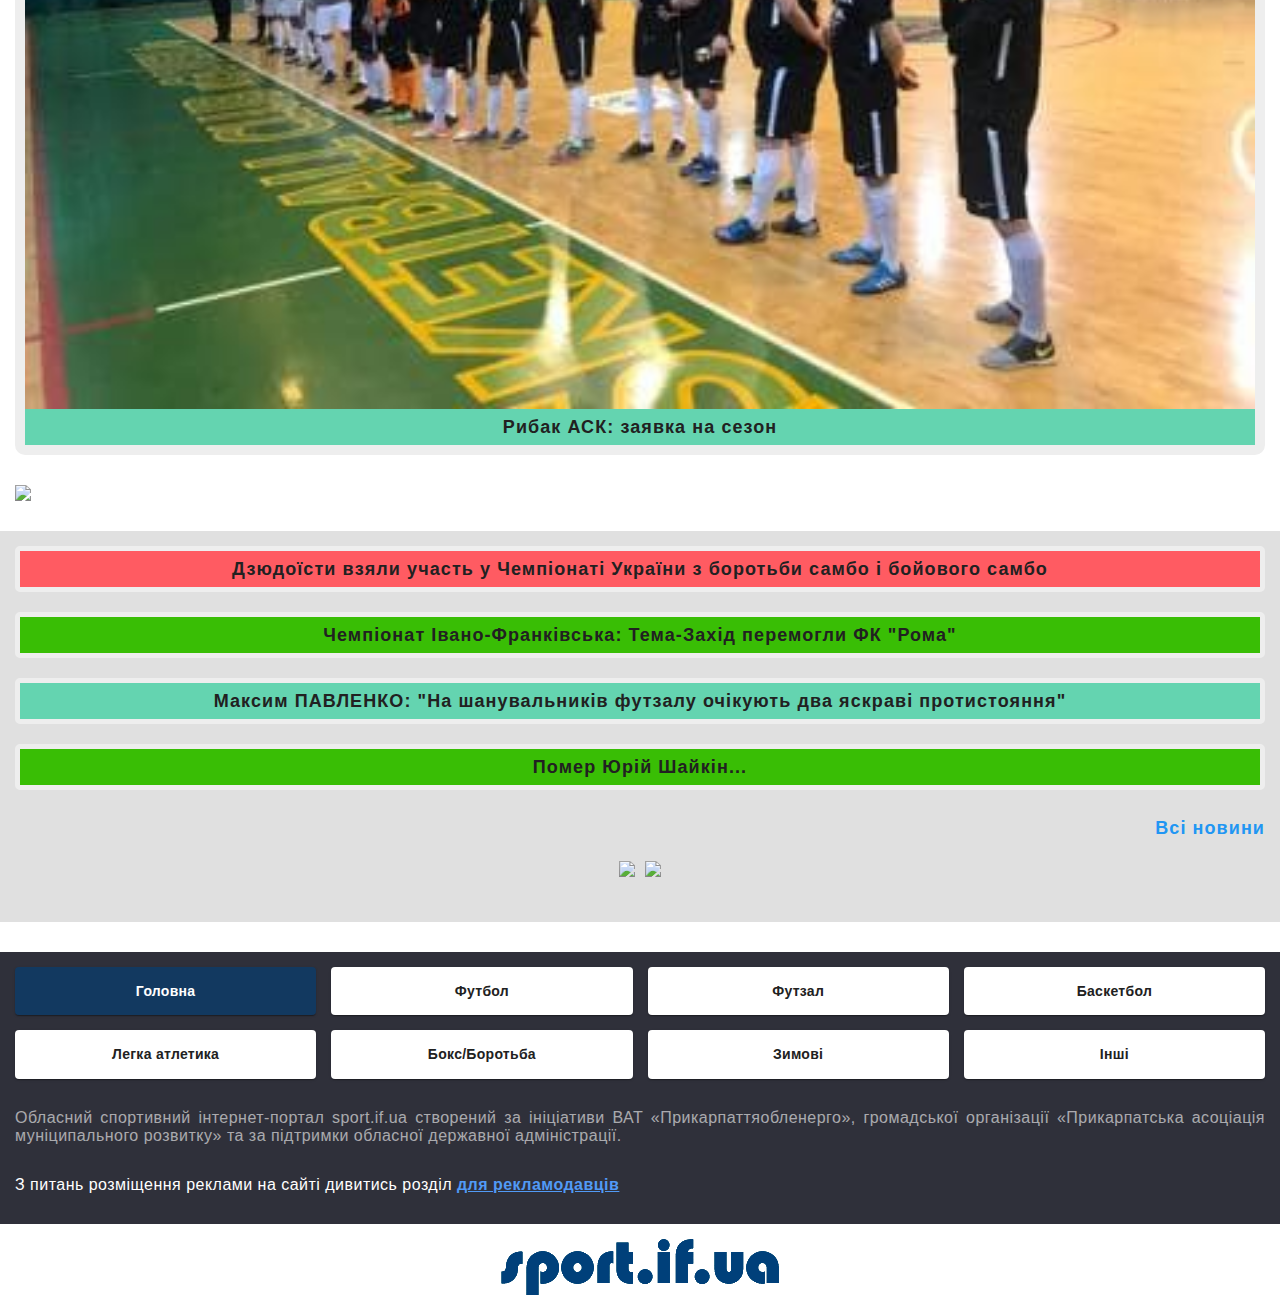
==== commit 14d6502c: "Добавив банери" ====
--- a/index.html
+++ b/index.html
@@ -129,6 +129,8 @@
                 </ul>
             </div>
 
+            <a class="banner" href="https://team1.com.ua/" target="_blank"><img height=60 src="http://www.sport.if.ua/uploads/team1-468.gif" width=100% border=0></a>
+
             <div class="news-secondary">
                 <ul class="news-secondary__list list">
                     <li class="news-secondary__item">
@@ -158,6 +160,16 @@
                         Всі новини
                     </a>
                 </div>
+
+                <div class="banner__container">
+                    <a class="banner banner--radio" href="https://z-polus.info" target="_blank">
+                        <img src="http://www.sport.if.ua/uploads/polus-1-2.gif">
+                    </a>
+                    <a class="banner" href="" target="_blank">
+                        <img src="http://www.sport.if.ua/uploads/hutro.gif">
+                    </a>
+                </div>
+
             </div>
         </section>
 
@@ -227,8 +239,6 @@
 
     </footer>
 
-    <script type="text/javascript" src='https://ep.umobile.pl/js_banner?data={"id_area":210835,"act":"load"}'></script>
-    <script type="text/javascript" src='https://ep.umobile.pl/js_banner?data={"id_area":210836,"act":"load"}'></script>
 
     <!-- <div class="backdrop is-hidden" data-modal>
         <div class="modal">
--- a/css/main.min.css
+++ b/css/main.min.css
@@ -1,2 +1,2 @@
-/*! modern-normalize v0.6.0 | MIT License | https://github.com/sindresorhus/modern-normalize */*,*::before,*::after{-webkit-box-sizing:border-box;box-sizing:border-box}:root{-moz-tab-size:4;-o-tab-size:4;tab-size:4}html{line-height:1.15;-webkit-text-size-adjust:100%}body{margin:0}body{font-family:system-ui,-apple-system,"Segoe UI",Roboto,Helvetica,Arial,sans-serif,"Apple Color Emoji","Segoe UI Emoji"}hr{height:0}abbr[title]{-webkit-text-decoration:underline dotted;text-decoration:underline dotted}b,strong{font-weight:bolder}code,kbd,samp,pre{font-family:SFMono-Regular, Consolas, "Liberation Mono", Menlo, monospace;font-size:1em}small{font-size:80%}sub,sup{font-size:75%;line-height:0;position:relative;vertical-align:baseline}sub{bottom:-0.25em}sup{top:-0.5em}button,input,optgroup,select,textarea{font-family:inherit;font-size:100%;line-height:1.15;margin:0}button,select{text-transform:none}button,[type="button"],[type="reset"],[type="submit"]{-webkit-appearance:button}button::-moz-focus-inner,[type="button"]::-moz-focus-inner,[type="reset"]::-moz-focus-inner,[type="submit"]::-moz-focus-inner{border-style:none;padding:0}button:-moz-focusring,[type="button"]:-moz-focusring,[type="reset"]:-moz-focusring,[type="submit"]:-moz-focusring{outline:1px dotted ButtonText}fieldset{padding:0.35em 0.75em 0.625em}legend{padding:0}progress{vertical-align:baseline}[type="number"]::-webkit-inner-spin-button,[type="number"]::-webkit-outer-spin-button{height:auto}[type="search"]{-webkit-appearance:textfield;outline-offset:-2px}[type="search"]::-webkit-search-decoration{-webkit-appearance:none}::-webkit-file-upload-button{-webkit-appearance:button;font:inherit}summary{display:list-item}@font-face{font-family:'Open Sans';font-style:normal;font-weight:400;src:url("../fonts/open-sans-v18-latin-ext_latin_cyrillic-ext_cyrillic-regular.eot");src:local(""),url("../fonts/open-sans-v18-latin-ext_latin_cyrillic-ext_cyrillic-regular.eot?#iefix") format("embedded-opentype"),url("../fonts/open-sans-v18-latin-ext_latin_cyrillic-ext_cyrillic-regular.woff2") format("woff2"),url("../fonts/open-sans-v18-latin-ext_latin_cyrillic-ext_cyrillic-regular.woff") format("woff"),url("../fonts/open-sans-v18-latin-ext_latin_cyrillic-ext_cyrillic-regular.ttf") format("truetype"),url("../fonts/open-sans-v18-latin-ext_latin_cyrillic-ext_cyrillic-regular.svg#OpenSans") format("svg")}@font-face{font-family:'Open Sans';font-style:normal;font-weight:700;src:url("../fonts/open-sans-v18-latin-ext_latin_cyrillic-ext_cyrillic-700.eot");src:local(""),url("../fonts/open-sans-v18-latin-ext_latin_cyrillic-ext_cyrillic-700.eot?#iefix") format("embedded-opentype"),url("../fonts/open-sans-v18-latin-ext_latin_cyrillic-ext_cyrillic-700.woff2") format("woff2"),url("../fonts/open-sans-v18-latin-ext_latin_cyrillic-ext_cyrillic-700.woff") format("woff"),url("../fonts/open-sans-v18-latin-ext_latin_cyrillic-ext_cyrillic-700.ttf") format("truetype"),url("../fonts/open-sans-v18-latin-ext_latin_cyrillic-ext_cyrillic-700.svg#OpenSans") format("svg")}@font-face{font-family:'Ubuntu Condensed';font-style:normal;font-weight:400;src:url("../fonts/ubuntu-condensed-v11-latin-ext_latin_cyrillic-ext_cyrillic-regular.eot");src:local(""),url("../fonts/ubuntu-condensed-v11-latin-ext_latin_cyrillic-ext_cyrillic-regular.eot?#iefix") format("embedded-opentype"),url("../fonts/ubuntu-condensed-v11-latin-ext_latin_cyrillic-ext_cyrillic-regular.woff2") format("woff2"),url("../fonts/ubuntu-condensed-v11-latin-ext_latin_cyrillic-ext_cyrillic-regular.woff") format("woff"),url("../fonts/ubuntu-condensed-v11-latin-ext_latin_cyrillic-ext_cyrillic-regular.ttf") format("truetype"),url("../fonts/ubuntu-condensed-v11-latin-ext_latin_cyrillic-ext_cyrillic-regular.svg#UbuntuCondensed") format("svg")}body{color:#757575;font-family:Roboto,sans-serif;letter-spacing:0.03em;background-color:rgba(255,255,255,0.6)}body.modal-open{overflow:hidden}.container{margin-left:auto;margin-right:auto}a{text-decoration:none}p{margin-top:0;margin-bottom:0}img{display:block;max-width:100%;height:auto}section{width:100%;padding:0 15px;margin-bottom:30px}header{padding:0 15px;margin-bottom:30px;background-color:#e0e0e0}footer{padding:15px;padding-bottom:0;background-color:#2f303a}.list{padding:0;margin:0;list-style:none}.visually-hidden{position:absolute;clip:rect(0 0 0 0);width:1px;height:1px;margin:-1px}.creater{margin-top:30px;margin-bottom:30px;text-align:justify;color:rgba(255,255,255,0.6)}.advertising{margin-bottom:30px;text-align:justify;color:#fff}.advertising__link{font-weight:700;text-decoration:underline;color:#519af6}.menu{width:100%;margin-bottom:30px;background-color:transparent}.menu__list{display:-webkit-box;display:-ms-flexbox;display:flex;-webkit-box-align:center;-ms-flex-align:center;align-items:center;-webkit-box-pack:justify;-ms-flex-pack:justify;justify-content:space-between}.menu__item{padding:10px}.menu__link{padding:10px;font-family:Roboto,sans-serif;font-weight:500;font-size:16px;line-height:1.62;letter-spacing:0.03em;color:#212121;background-color:#f5f4fa;border:1px solid rgba(0,63,122,0.6);border-radius:4px;-webkit-box-shadow:0px 3px 1px rgba(0,0,0,0),0px 1px 2px rgba(0,0,0,0),0px 2px 2px rgba(0,0,0,0);box-shadow:0px 3px 1px rgba(0,0,0,0),0px 1px 2px rgba(0,0,0,0),0px 2px 2px rgba(0,0,0,0);-webkit-transition-property:background-color,color,-webkit-box-shadow;transition-property:background-color,color,-webkit-box-shadow;transition-property:background-color,color,box-shadow;transition-property:background-color,color,box-shadow,-webkit-box-shadow;-webkit-transition-duration:250ms;transition-duration:250ms;-webkit-transition-timing-function:cubic-bezier(0.4, 0, 0.2, 1);transition-timing-function:cubic-bezier(0.4, 0, 0.2, 1)}.menu__link:hover,.menu__link:focus{background-color:#2196f3;color:#fff;-webkit-box-shadow:0px 3px 1px rgba(0,0,0,0.1),0px 1px 2px rgba(0,0,0,0.08),0px 2px 2px rgba(0,0,0,0.12);box-shadow:0px 3px 1px rgba(0,0,0,0.1),0px 1px 2px rgba(0,0,0,0.08),0px 2px 2px rgba(0,0,0,0.12)}.logo{margin-left:auto;margin-right:auto}.logo__container{margin-top:15px;margin-bottom:20px;margin-left:-15px;margin-right:-15px;padding:15px 0;background-color:#fff}.logo__container--footer{margin-top:0;margin-bottom:0}.navigation{height:100%;margin-bottom:-15px;margin-right:-15px}.navigation__list{display:-webkit-box;display:-ms-flexbox;display:flex;-ms-flex-wrap:wrap;flex-wrap:wrap}.navigation__item{margin-bottom:15px;margin-right:15px;padding:15px 0;-ms-flex-preferred-size:calc(100% / 4 - 15px);flex-basis:calc(100% / 4 - 15px);text-align:center;background-color:#fff;border-radius:4px;-webkit-box-shadow:0px 2px 1px -1px rgba(0,0,0,0.2),0px 1px 1px 0px rgba(0,0,0,0.14),0px 1px 3px 0px rgba(0,0,0,0.12);box-shadow:0px 2px 1px -1px rgba(0,0,0,0.2),0px 1px 1px 0px rgba(0,0,0,0.14),0px 1px 3px 0px rgba(0,0,0,0.12)}.navigation__item--main{background-color:rgba(0,63,122,0.6)}.navigation__link{font-weight:700;font-size:14px;line-height:1.14;letter-spacing:0.02em;color:#212121;-webkit-transition-property:color;transition-property:color;-webkit-transition-duration:250ms;transition-duration:250ms;-webkit-transition-timing-function:cubic-bezier(0.4, 0, 0.2, 1);transition-timing-function:cubic-bezier(0.4, 0, 0.2, 1)}.navigation__link--current{color:#fff}.navigation__link:hover,.navigation__link:focus{color:#2196f3}.news-main{margin-bottom:30px}.news-main__item:not(:last-child){margin-bottom:20px}.news-main__link{display:block;height:100%;border:10px solid #eee;border-radius:10px;-webkit-box-shadow:0px 1px 1px rgba(0,0,0,0),0px 4px 4px rgba(0,0,0,0),1px 4px 6px rgba(0,0,0,0);box-shadow:0px 1px 1px rgba(0,0,0,0),0px 4px 4px rgba(0,0,0,0),1px 4px 6px rgba(0,0,0,0);-webkit-transition-property:border-color,-webkit-box-shadow;transition-property:border-color,-webkit-box-shadow;transition-property:box-shadow,border-color;transition-property:box-shadow,border-color,-webkit-box-shadow;-webkit-transition-duration:250ms;transition-duration:250ms;-webkit-transition-timing-function:cubic-bezier(0.4, 0, 0.2, 1);transition-timing-function:cubic-bezier(0.4, 0, 0.2, 1)}.news-main__link:focus,.news-main__link:hover{-webkit-box-shadow:0px 1px 1px rgba(0,0,0,0.12),0px 4px 4px rgba(0,0,0,0.06),1px 4px 6px rgba(0,0,0,0.16);box-shadow:0px 1px 1px rgba(0,0,0,0.12),0px 4px 4px rgba(0,0,0,0.06),1px 4px 6px rgba(0,0,0,0.16);border-color:#2196f3}.news-main__photo{width:480%;height:auto}.news-main__title{margin:0;text-align:center;font-weight:700;font-size:18px;line-height:2;letter-spacing:0.06em;color:#212121}.news-main__title--football{background-color:#39be05}.news-main__title--athletic{background-color:#f4bb58}.news-main__title--footsal{background-color:#64d4b0}.news-secondary{margin-bottom:30px;margin-right:-15px;margin-left:-15px;padding:15px 0;background-color:#e0e0e0}.news-secondary__item{margin-bottom:20px}.news-secondary__link{display:block;height:100%;margin:0 15px;text-align:center;font-weight:700;font-size:18px;line-height:2;letter-spacing:0.06em;color:#212121;background-color:#fff;border:5px solid #eee;border-radius:5px;-webkit-box-shadow:0px 1px 1px rgba(0,0,0,0),0px 4px 4px rgba(0,0,0,0),1px 4px 6px rgba(0,0,0,0);box-shadow:0px 1px 1px rgba(0,0,0,0),0px 4px 4px rgba(0,0,0,0),1px 4px 6px rgba(0,0,0,0);-webkit-transition-property:border-color,-webkit-box-shadow;transition-property:border-color,-webkit-box-shadow;transition-property:box-shadow,border-color;transition-property:box-shadow,border-color,-webkit-box-shadow;-webkit-transition-duration:250ms;transition-duration:250ms;-webkit-transition-timing-function:cubic-bezier(0.4, 0, 0.2, 1);transition-timing-function:cubic-bezier(0.4, 0, 0.2, 1)}.news-secondary__link--football{background-color:#39be05}.news-secondary__link--box{background-color:#ff5b62}.news-secondary__link--footsal{background-color:#64d4b0}.news-secondary__link:focus,.news-secondary__link:hover{-webkit-box-shadow:0px 1px 1px rgba(0,0,0,0.12),0px 4px 4px rgba(0,0,0,0.06),1px 4px 6px rgba(0,0,0,0.16);box-shadow:0px 1px 1px rgba(0,0,0,0.12),0px 4px 4px rgba(0,0,0,0.06),1px 4px 6px rgba(0,0,0,0.16);border-color:#2196f3}.news-all{margin-right:15px}.news-all__link{display:block;margin:0;text-align:end;font-weight:700;font-size:18px;line-height:2;letter-spacing:0.06em;color:#2196f3}
+/*! modern-normalize v0.6.0 | MIT License | https://github.com/sindresorhus/modern-normalize */*,*::before,*::after{-webkit-box-sizing:border-box;box-sizing:border-box}:root{-moz-tab-size:4;-o-tab-size:4;tab-size:4}html{line-height:1.15;-webkit-text-size-adjust:100%}body{margin:0}body{font-family:system-ui,-apple-system,"Segoe UI",Roboto,Helvetica,Arial,sans-serif,"Apple Color Emoji","Segoe UI Emoji"}hr{height:0}abbr[title]{-webkit-text-decoration:underline dotted;text-decoration:underline dotted}b,strong{font-weight:bolder}code,kbd,samp,pre{font-family:SFMono-Regular, Consolas, "Liberation Mono", Menlo, monospace;font-size:1em}small{font-size:80%}sub,sup{font-size:75%;line-height:0;position:relative;vertical-align:baseline}sub{bottom:-0.25em}sup{top:-0.5em}button,input,optgroup,select,textarea{font-family:inherit;font-size:100%;line-height:1.15;margin:0}button,select{text-transform:none}button,[type="button"],[type="reset"],[type="submit"]{-webkit-appearance:button}button::-moz-focus-inner,[type="button"]::-moz-focus-inner,[type="reset"]::-moz-focus-inner,[type="submit"]::-moz-focus-inner{border-style:none;padding:0}button:-moz-focusring,[type="button"]:-moz-focusring,[type="reset"]:-moz-focusring,[type="submit"]:-moz-focusring{outline:1px dotted ButtonText}fieldset{padding:0.35em 0.75em 0.625em}legend{padding:0}progress{vertical-align:baseline}[type="number"]::-webkit-inner-spin-button,[type="number"]::-webkit-outer-spin-button{height:auto}[type="search"]{-webkit-appearance:textfield;outline-offset:-2px}[type="search"]::-webkit-search-decoration{-webkit-appearance:none}::-webkit-file-upload-button{-webkit-appearance:button;font:inherit}summary{display:list-item}@font-face{font-family:'Open Sans';font-style:normal;font-weight:400;src:url("../fonts/open-sans-v18-latin-ext_latin_cyrillic-ext_cyrillic-regular.eot");src:local(""),url("../fonts/open-sans-v18-latin-ext_latin_cyrillic-ext_cyrillic-regular.eot?#iefix") format("embedded-opentype"),url("../fonts/open-sans-v18-latin-ext_latin_cyrillic-ext_cyrillic-regular.woff2") format("woff2"),url("../fonts/open-sans-v18-latin-ext_latin_cyrillic-ext_cyrillic-regular.woff") format("woff"),url("../fonts/open-sans-v18-latin-ext_latin_cyrillic-ext_cyrillic-regular.ttf") format("truetype"),url("../fonts/open-sans-v18-latin-ext_latin_cyrillic-ext_cyrillic-regular.svg#OpenSans") format("svg")}@font-face{font-family:'Open Sans';font-style:normal;font-weight:700;src:url("../fonts/open-sans-v18-latin-ext_latin_cyrillic-ext_cyrillic-700.eot");src:local(""),url("../fonts/open-sans-v18-latin-ext_latin_cyrillic-ext_cyrillic-700.eot?#iefix") format("embedded-opentype"),url("../fonts/open-sans-v18-latin-ext_latin_cyrillic-ext_cyrillic-700.woff2") format("woff2"),url("../fonts/open-sans-v18-latin-ext_latin_cyrillic-ext_cyrillic-700.woff") format("woff"),url("../fonts/open-sans-v18-latin-ext_latin_cyrillic-ext_cyrillic-700.ttf") format("truetype"),url("../fonts/open-sans-v18-latin-ext_latin_cyrillic-ext_cyrillic-700.svg#OpenSans") format("svg")}@font-face{font-family:'Ubuntu Condensed';font-style:normal;font-weight:400;src:url("../fonts/ubuntu-condensed-v11-latin-ext_latin_cyrillic-ext_cyrillic-regular.eot");src:local(""),url("../fonts/ubuntu-condensed-v11-latin-ext_latin_cyrillic-ext_cyrillic-regular.eot?#iefix") format("embedded-opentype"),url("../fonts/ubuntu-condensed-v11-latin-ext_latin_cyrillic-ext_cyrillic-regular.woff2") format("woff2"),url("../fonts/ubuntu-condensed-v11-latin-ext_latin_cyrillic-ext_cyrillic-regular.woff") format("woff"),url("../fonts/ubuntu-condensed-v11-latin-ext_latin_cyrillic-ext_cyrillic-regular.ttf") format("truetype"),url("../fonts/ubuntu-condensed-v11-latin-ext_latin_cyrillic-ext_cyrillic-regular.svg#UbuntuCondensed") format("svg")}body{color:#757575;font-family:Roboto,sans-serif;letter-spacing:0.03em;background-color:rgba(255,255,255,0.6)}body.modal-open{overflow:hidden}.container{margin-left:auto;margin-right:auto}a{text-decoration:none}p{margin-top:0;margin-bottom:0}img{display:block;max-width:100%;height:auto}section{width:100%;padding:0 15px;margin-bottom:30px}header{padding:0 15px;margin-bottom:30px;background-color:#e0e0e0}footer{padding:15px;padding-bottom:0;background-color:#2f303a}.list{padding:0;margin:0;list-style:none}.visually-hidden{position:absolute;clip:rect(0 0 0 0);width:1px;height:1px;margin:-1px}.creater{margin-top:30px;margin-bottom:30px;text-align:justify;color:rgba(255,255,255,0.6)}.advertising{margin-bottom:30px;text-align:justify;color:#fff}.advertising__link{font-weight:700;text-decoration:underline;color:#519af6}.menu{width:100%;margin-bottom:30px;background-color:transparent}.menu__list{display:-webkit-box;display:-ms-flexbox;display:flex;-webkit-box-align:center;-ms-flex-align:center;align-items:center;-webkit-box-pack:justify;-ms-flex-pack:justify;justify-content:space-between}.menu__item{padding:10px}.menu__link{padding:10px;font-family:Roboto,sans-serif;font-weight:500;font-size:16px;line-height:1.62;letter-spacing:0.03em;color:#212121;background-color:#f5f4fa;border:1px solid rgba(0,63,122,0.6);border-radius:4px;-webkit-box-shadow:0px 3px 1px rgba(0,0,0,0),0px 1px 2px rgba(0,0,0,0),0px 2px 2px rgba(0,0,0,0);box-shadow:0px 3px 1px rgba(0,0,0,0),0px 1px 2px rgba(0,0,0,0),0px 2px 2px rgba(0,0,0,0);-webkit-transition-property:background-color,color,-webkit-box-shadow;transition-property:background-color,color,-webkit-box-shadow;transition-property:background-color,color,box-shadow;transition-property:background-color,color,box-shadow,-webkit-box-shadow;-webkit-transition-duration:250ms;transition-duration:250ms;-webkit-transition-timing-function:cubic-bezier(0.4, 0, 0.2, 1);transition-timing-function:cubic-bezier(0.4, 0, 0.2, 1)}.menu__link:hover,.menu__link:focus{background-color:#2196f3;color:#fff;-webkit-box-shadow:0px 3px 1px rgba(0,0,0,0.1),0px 1px 2px rgba(0,0,0,0.08),0px 2px 2px rgba(0,0,0,0.12);box-shadow:0px 3px 1px rgba(0,0,0,0.1),0px 1px 2px rgba(0,0,0,0.08),0px 2px 2px rgba(0,0,0,0.12)}.logo{margin-left:auto;margin-right:auto}.logo__container{margin-top:15px;margin-bottom:20px;margin-left:-15px;margin-right:-15px;padding:15px 0;background-color:#fff}.logo__container--footer{margin-top:0;margin-bottom:0}.navigation{height:100%;margin-bottom:-15px;margin-right:-15px}.navigation__list{display:-webkit-box;display:-ms-flexbox;display:flex;-ms-flex-wrap:wrap;flex-wrap:wrap}.navigation__item{margin-bottom:15px;margin-right:15px;padding:15px 0;-ms-flex-preferred-size:calc(100% / 4 - 15px);flex-basis:calc(100% / 4 - 15px);text-align:center;background-color:#fff;border-radius:4px;-webkit-box-shadow:0px 2px 1px -1px rgba(0,0,0,0.2),0px 1px 1px 0px rgba(0,0,0,0.14),0px 1px 3px 0px rgba(0,0,0,0.12);box-shadow:0px 2px 1px -1px rgba(0,0,0,0.2),0px 1px 1px 0px rgba(0,0,0,0.14),0px 1px 3px 0px rgba(0,0,0,0.12)}.navigation__item--main{background-color:rgba(0,63,122,0.6)}.navigation__link{font-weight:700;font-size:14px;line-height:1.14;letter-spacing:0.02em;color:#212121;-webkit-transition-property:color;transition-property:color;-webkit-transition-duration:250ms;transition-duration:250ms;-webkit-transition-timing-function:cubic-bezier(0.4, 0, 0.2, 1);transition-timing-function:cubic-bezier(0.4, 0, 0.2, 1)}.navigation__link--current{color:#fff}.navigation__link:hover,.navigation__link:focus{color:#2196f3}.news-main{margin-bottom:30px}.news-main__item:not(:last-child){margin-bottom:20px}.news-main__link{display:block;height:100%;border:10px solid #eee;border-radius:10px;-webkit-box-shadow:0px 1px 1px rgba(0,0,0,0),0px 4px 4px rgba(0,0,0,0),1px 4px 6px rgba(0,0,0,0);box-shadow:0px 1px 1px rgba(0,0,0,0),0px 4px 4px rgba(0,0,0,0),1px 4px 6px rgba(0,0,0,0);-webkit-transition-property:border-color,-webkit-box-shadow;transition-property:border-color,-webkit-box-shadow;transition-property:box-shadow,border-color;transition-property:box-shadow,border-color,-webkit-box-shadow;-webkit-transition-duration:250ms;transition-duration:250ms;-webkit-transition-timing-function:cubic-bezier(0.4, 0, 0.2, 1);transition-timing-function:cubic-bezier(0.4, 0, 0.2, 1)}.news-main__link:focus,.news-main__link:hover{-webkit-box-shadow:0px 1px 1px rgba(0,0,0,0.12),0px 4px 4px rgba(0,0,0,0.06),1px 4px 6px rgba(0,0,0,0.16);box-shadow:0px 1px 1px rgba(0,0,0,0.12),0px 4px 4px rgba(0,0,0,0.06),1px 4px 6px rgba(0,0,0,0.16);border-color:#2196f3}.news-main__photo{width:480%;height:auto}.news-main__title{margin:0;text-align:center;font-weight:700;font-size:18px;line-height:2;letter-spacing:0.06em;color:#212121}.news-main__title--football{background-color:#39be05}.news-main__title--athletic{background-color:#f4bb58}.news-main__title--footsal{background-color:#64d4b0}.news-secondary{margin-bottom:30px;margin-right:-15px;margin-left:-15px;padding:15px 0;background-color:#e0e0e0}.news-secondary__item{margin-bottom:20px}.news-secondary__link{display:block;height:100%;margin:0 15px;text-align:center;font-weight:700;font-size:18px;line-height:2;letter-spacing:0.06em;color:#212121;background-color:#fff;border:5px solid #eee;border-radius:5px;-webkit-box-shadow:0px 1px 1px rgba(0,0,0,0),0px 4px 4px rgba(0,0,0,0),1px 4px 6px rgba(0,0,0,0);box-shadow:0px 1px 1px rgba(0,0,0,0),0px 4px 4px rgba(0,0,0,0),1px 4px 6px rgba(0,0,0,0);-webkit-transition-property:border-color,-webkit-box-shadow;transition-property:border-color,-webkit-box-shadow;transition-property:box-shadow,border-color;transition-property:box-shadow,border-color,-webkit-box-shadow;-webkit-transition-duration:250ms;transition-duration:250ms;-webkit-transition-timing-function:cubic-bezier(0.4, 0, 0.2, 1);transition-timing-function:cubic-bezier(0.4, 0, 0.2, 1)}.news-secondary__link--football{background-color:#39be05}.news-secondary__link--box{background-color:#ff5b62}.news-secondary__link--footsal{background-color:#64d4b0}.news-secondary__link:focus,.news-secondary__link:hover{-webkit-box-shadow:0px 1px 1px rgba(0,0,0,0.12),0px 4px 4px rgba(0,0,0,0.06),1px 4px 6px rgba(0,0,0,0.16);box-shadow:0px 1px 1px rgba(0,0,0,0.12),0px 4px 4px rgba(0,0,0,0.06),1px 4px 6px rgba(0,0,0,0.16);border-color:#2196f3}.news-all{margin-right:15px;margin-top:15px;margin-bottom:15px}.news-all__link{display:block;margin:0;text-align:end;font-weight:700;font-size:18px;line-height:2;letter-spacing:0.06em;color:#2196f3}.banner__container{display:-webkit-box;display:-ms-flexbox;display:flex;-webkit-box-pack:center;-ms-flex-pack:center;justify-content:center}.banner{display:block;margin-bottom:30px}.banner--radio{margin-right:10px}
 /*# sourceMappingURL=main.min.css.map */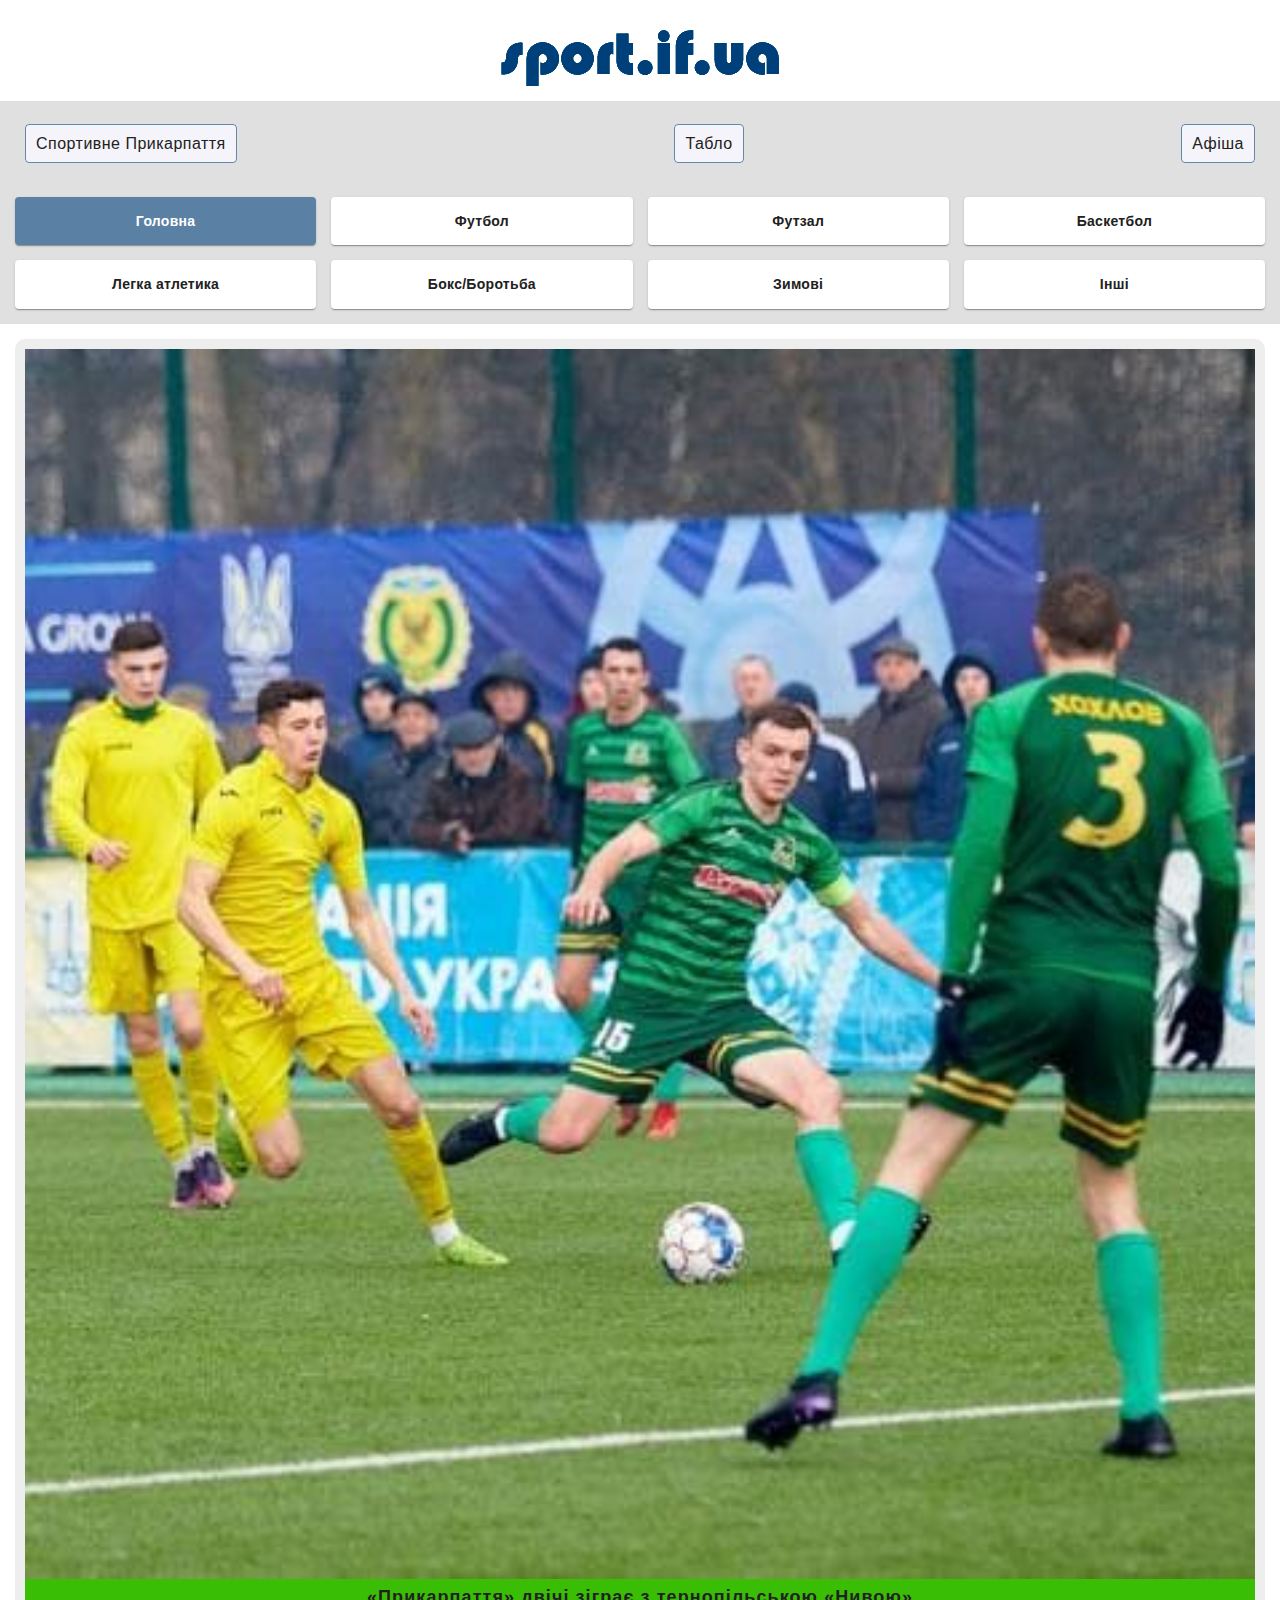
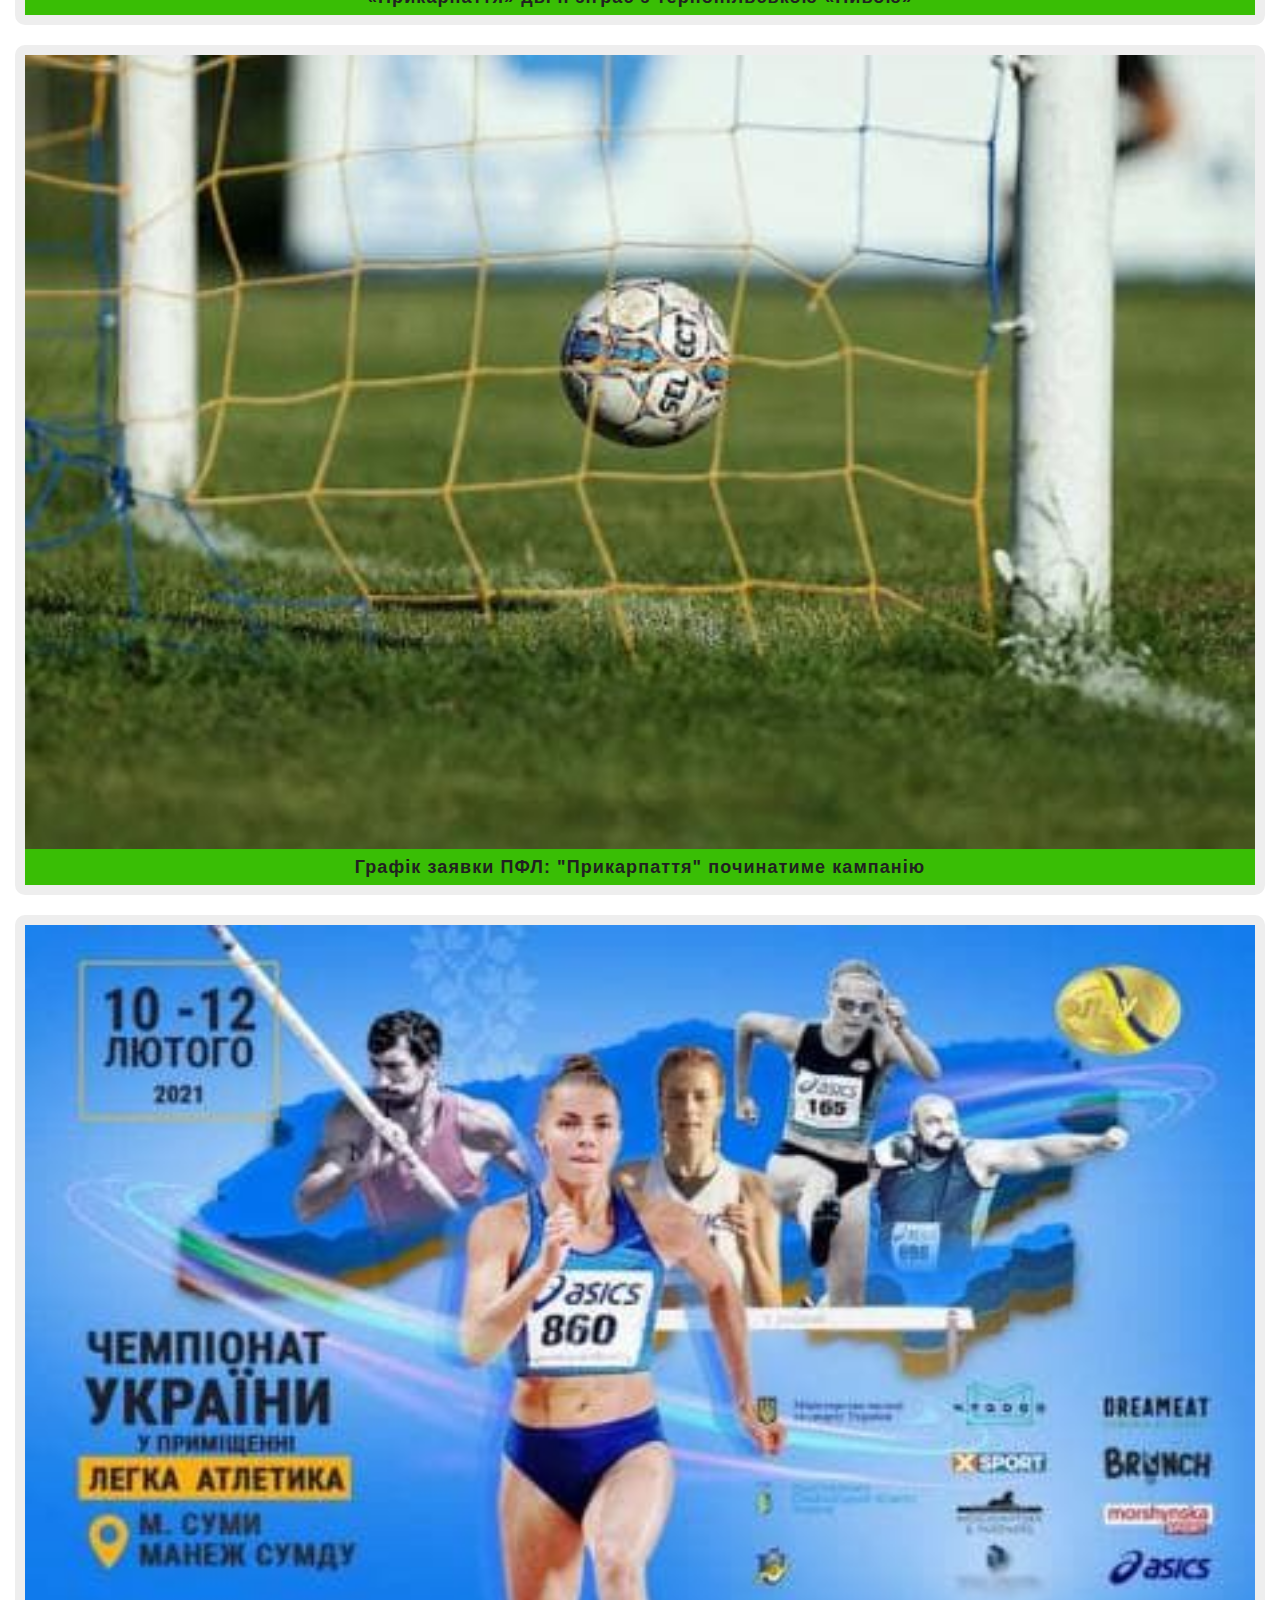
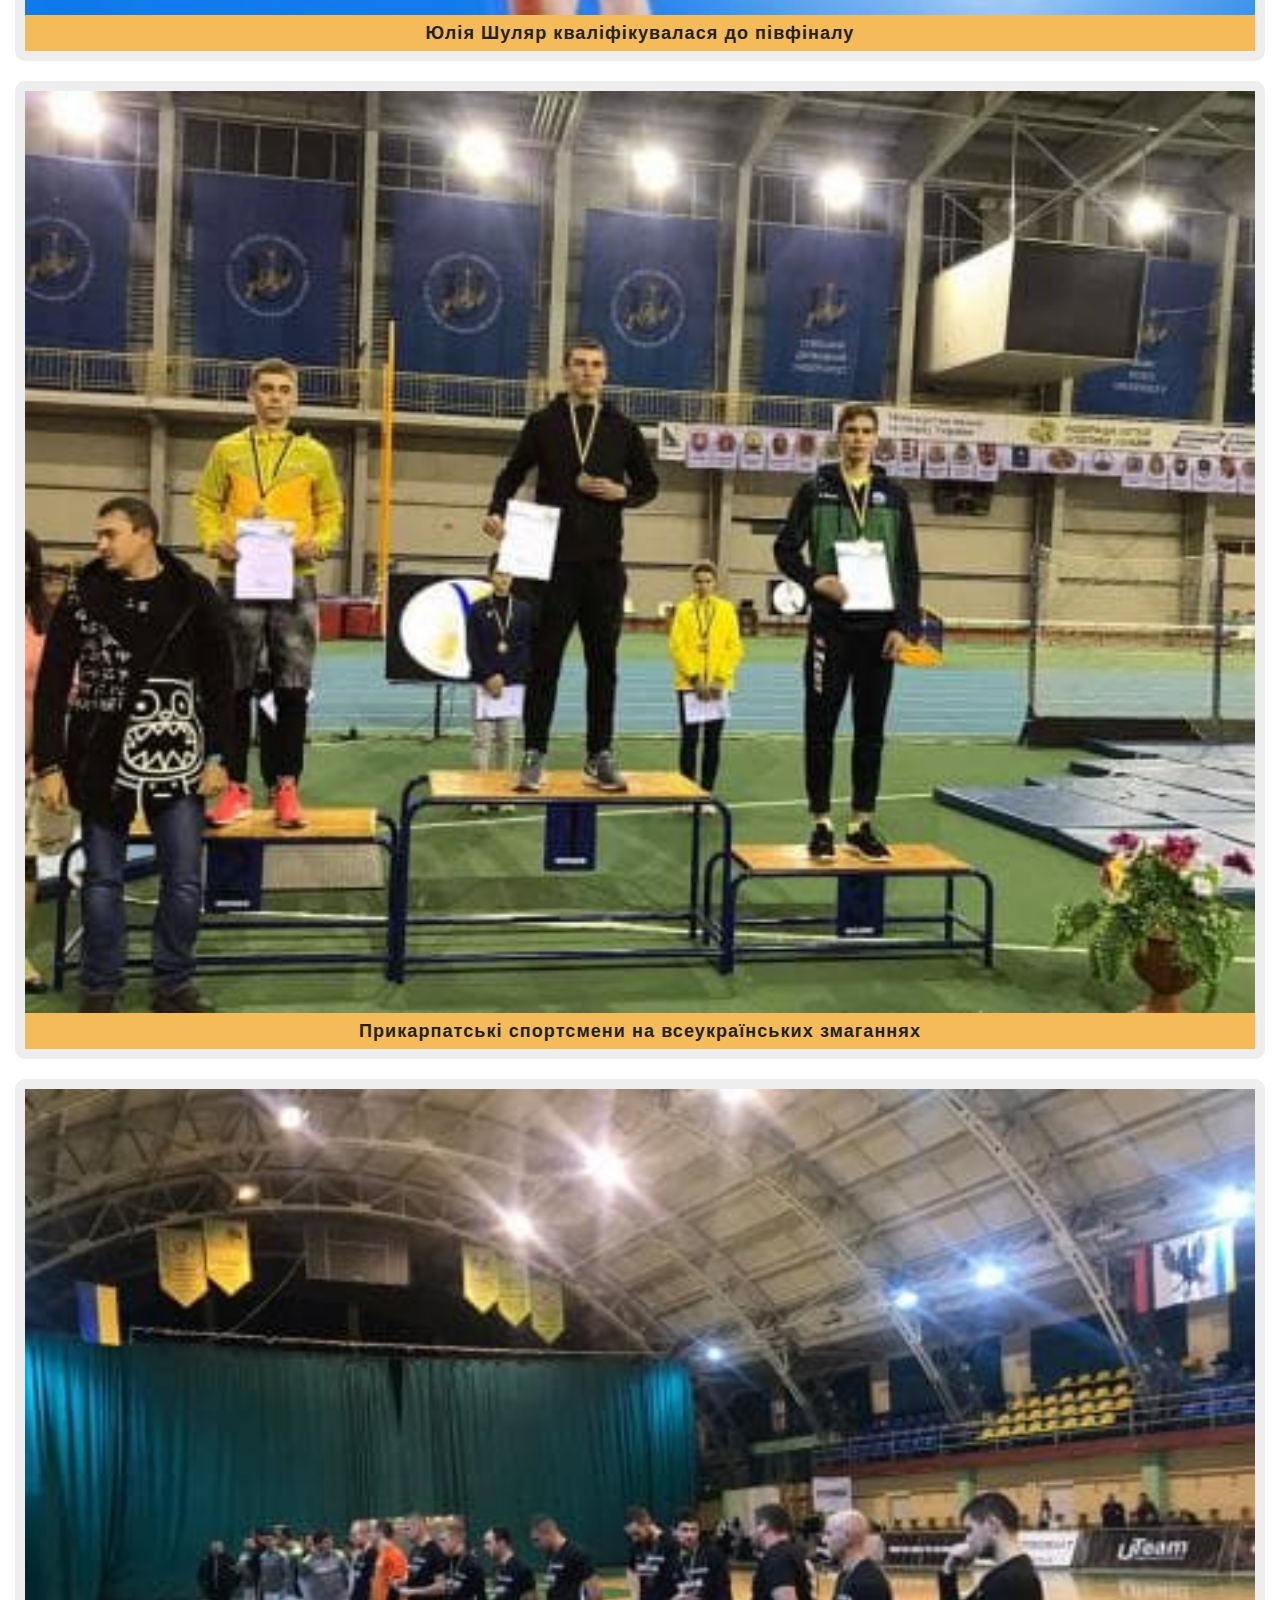
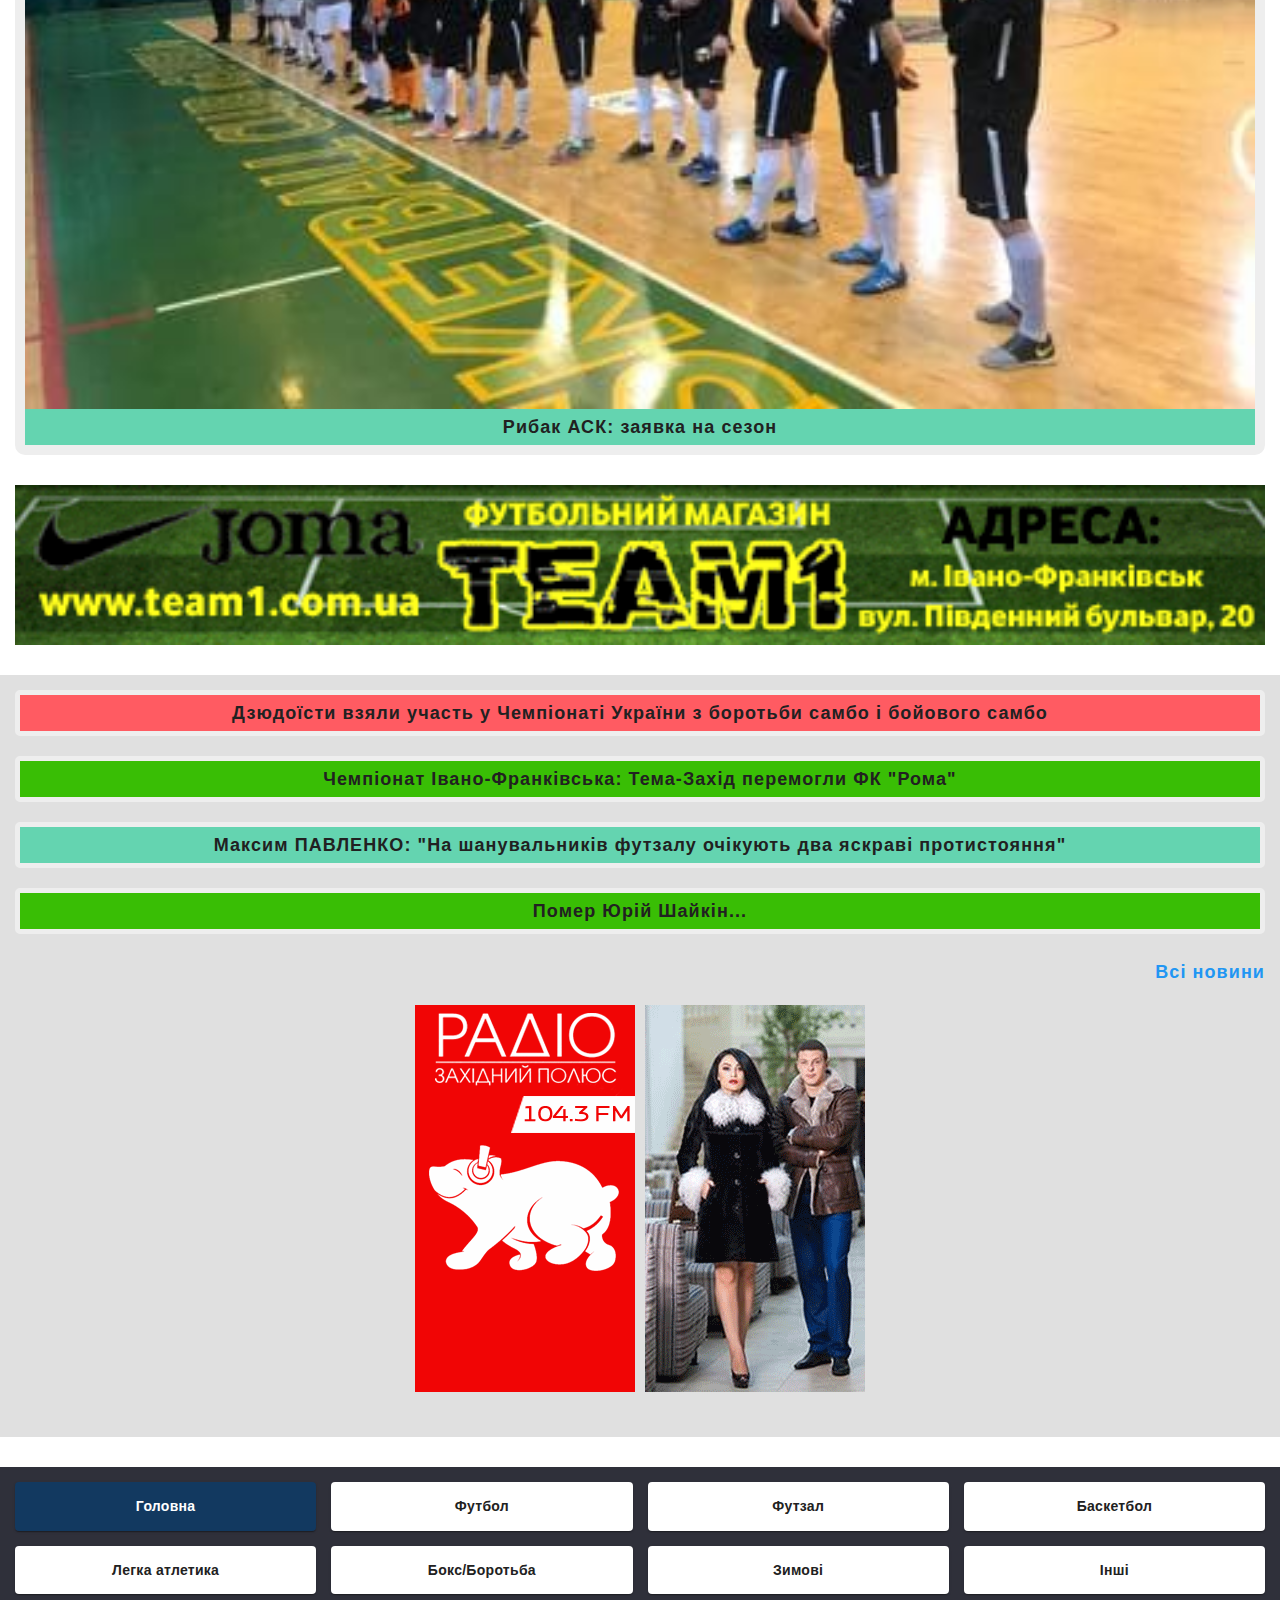
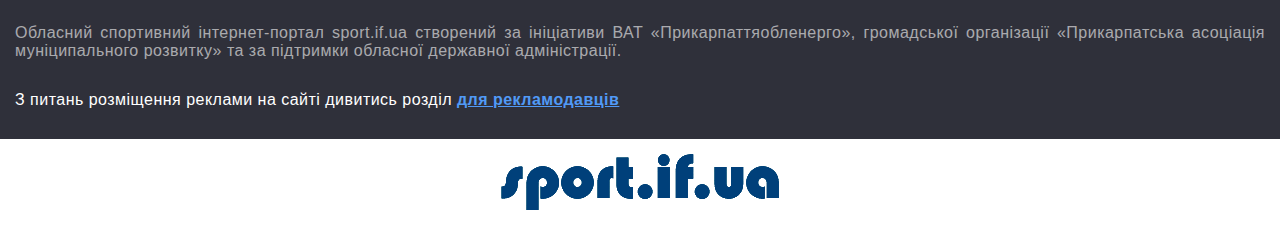
==== commit 95e0a2b8: "Добавив картинки для банерів" ====
--- a/index.html
+++ b/index.html
@@ -129,7 +129,7 @@
                 </ul>
             </div>
 
-            <a class="banner" href="https://team1.com.ua/" target="_blank"><img height=60 src="http://www.sport.if.ua/uploads/team1-468.gif" width=100% border=0></a>
+            <a class="banner" href="https://team1.com.ua/" target="_blank"><img height=60 src="./images/team-1.gif" width=100% border=0></a>
 
             <div class="news-secondary">
                 <ul class="news-secondary__list list">
@@ -163,10 +163,10 @@
 
                 <div class="banner__container">
                     <a class="banner banner--radio" href="https://z-polus.info" target="_blank">
-                        <img src="http://www.sport.if.ua/uploads/polus-1-2.gif">
+                        <img src="./images/polus-1-2.gif">
                     </a>
                     <a class="banner" href="" target="_blank">
-                        <img src="http://www.sport.if.ua/uploads/hutro.gif">
+                        <img src="./images/hutro.gif">
                     </a>
                 </div>
 
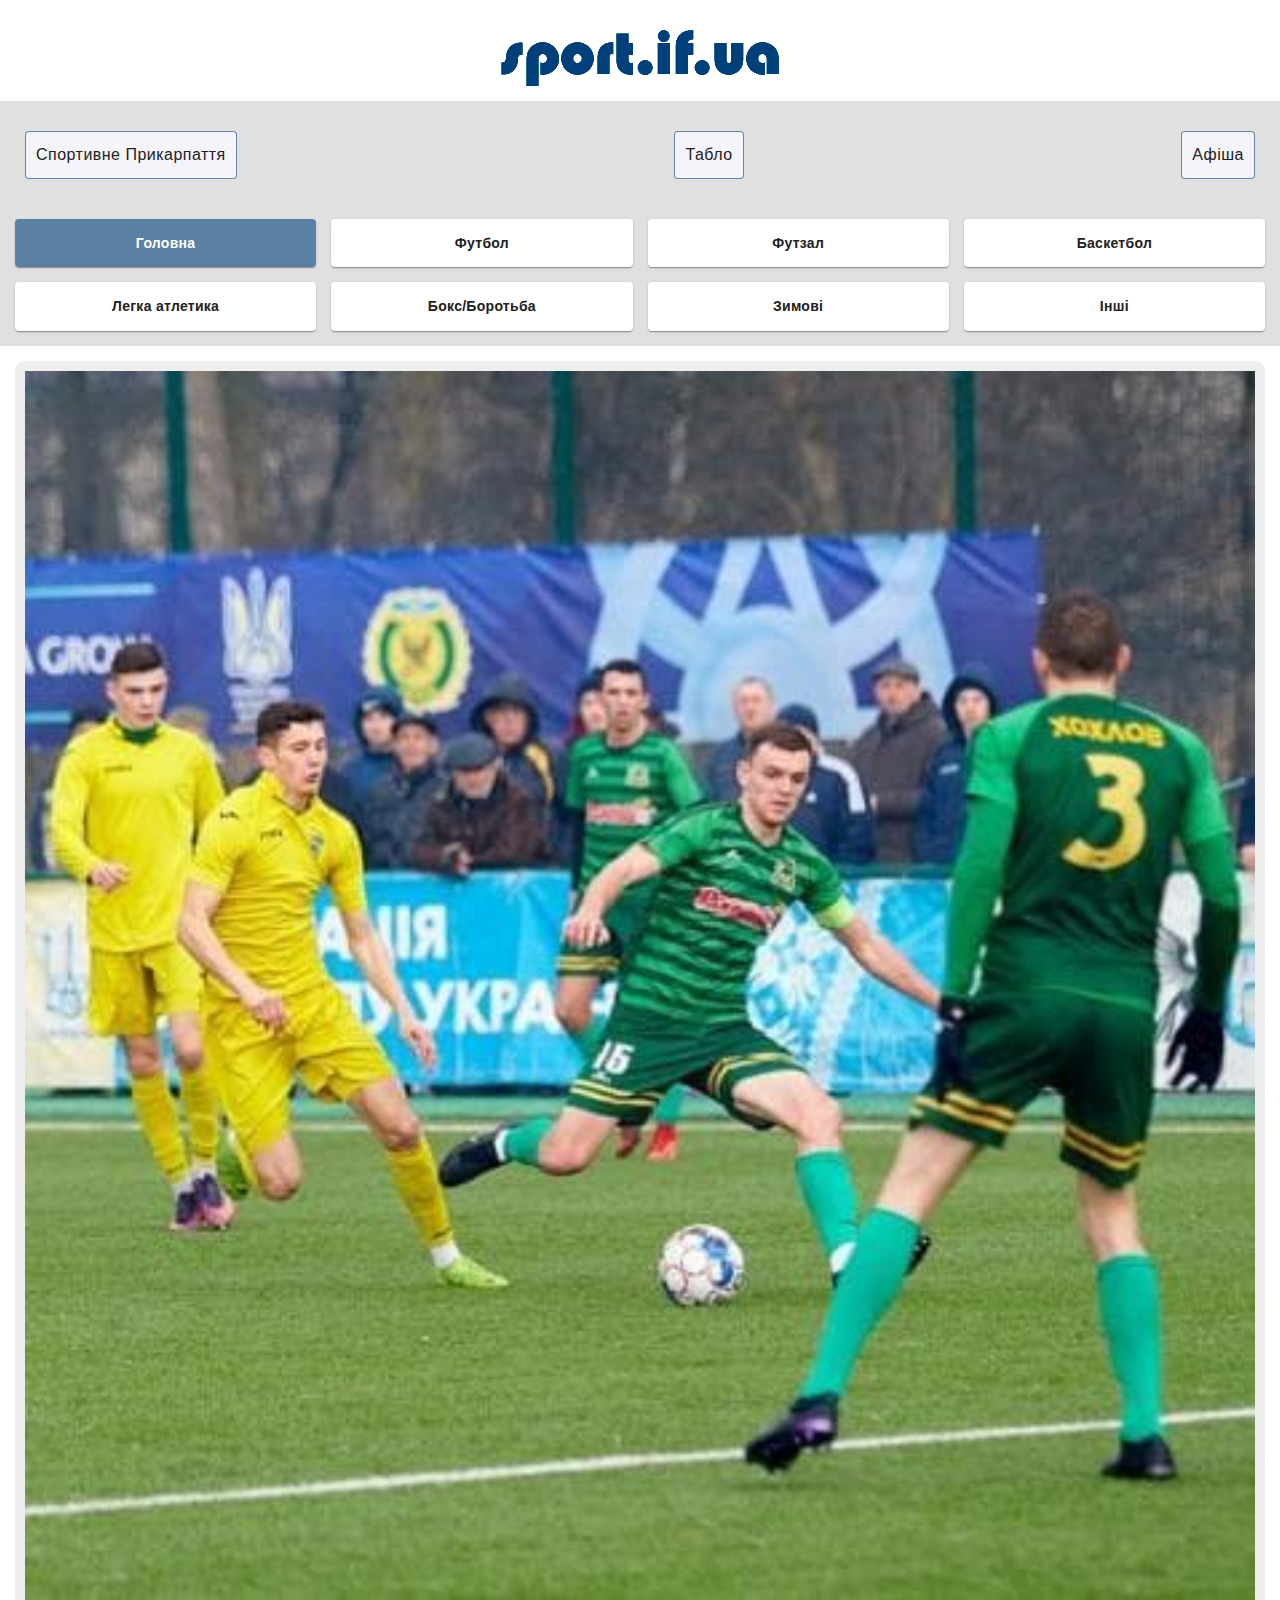
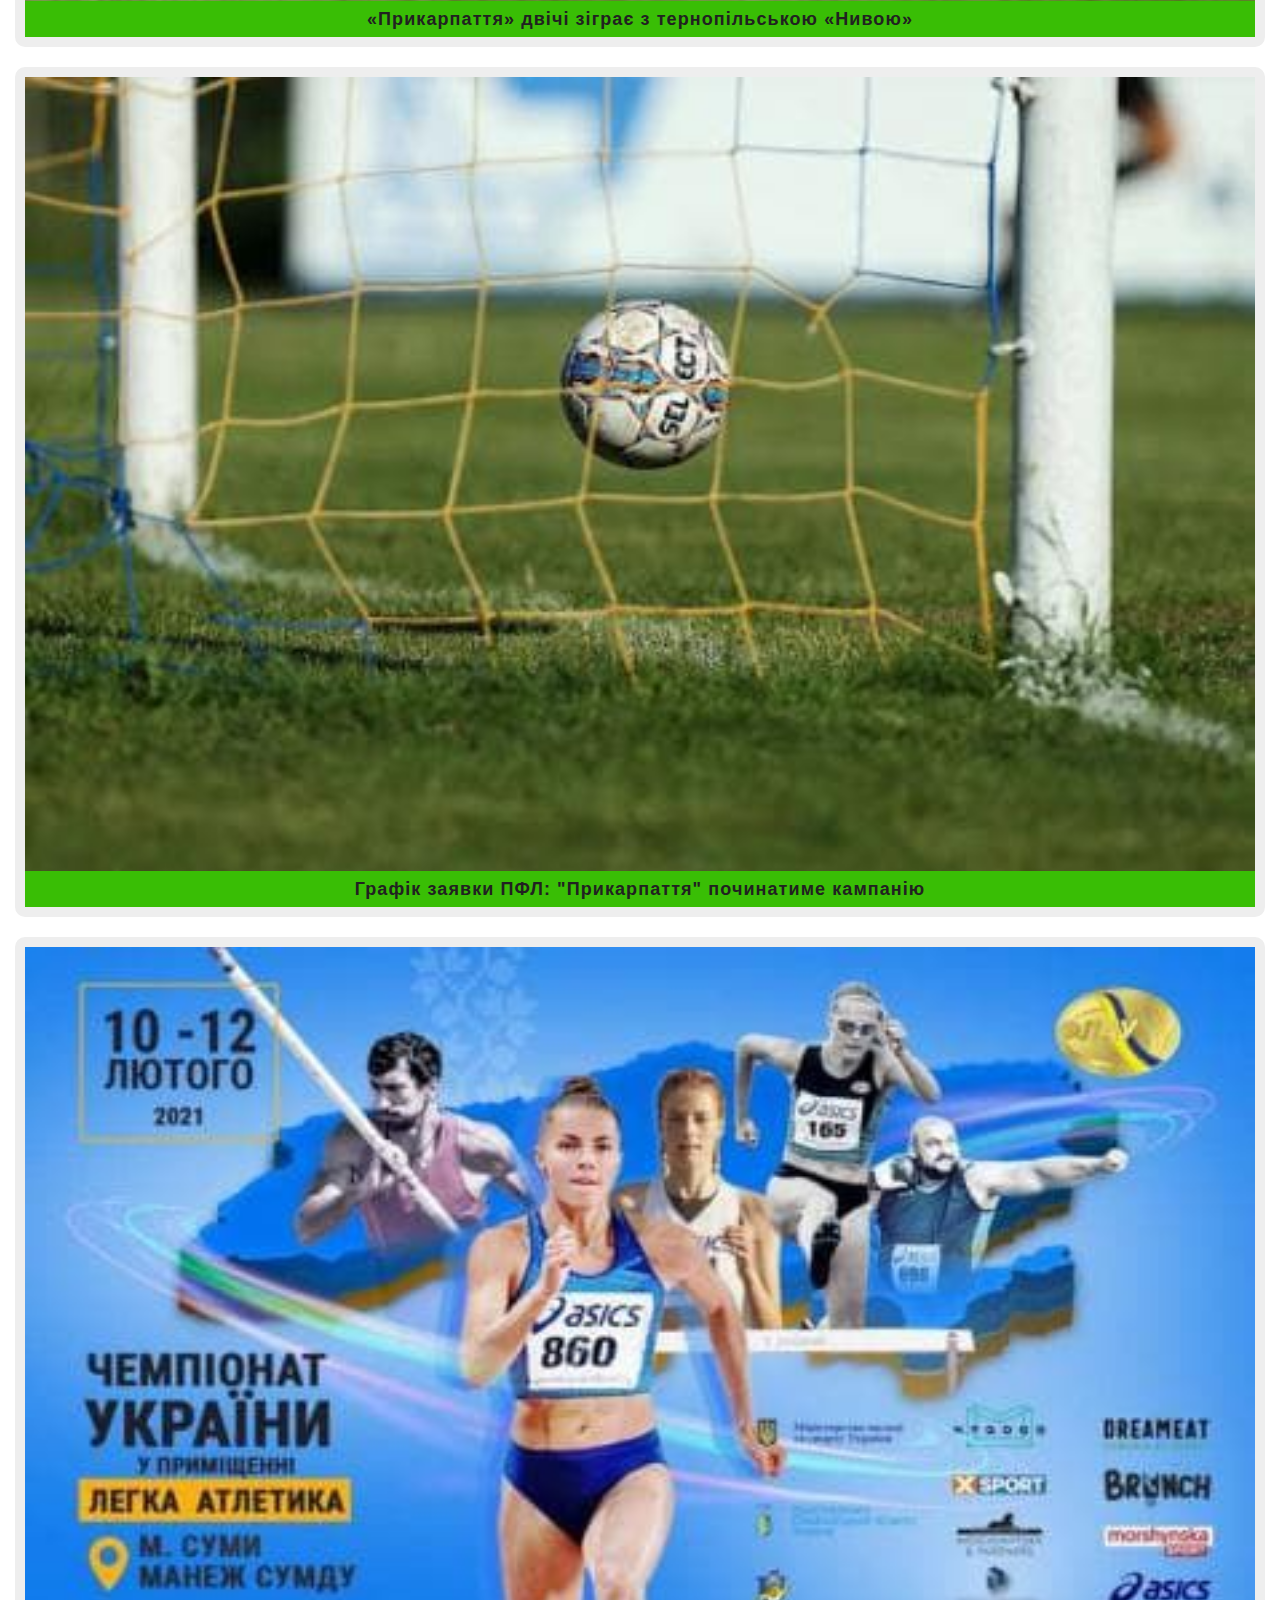
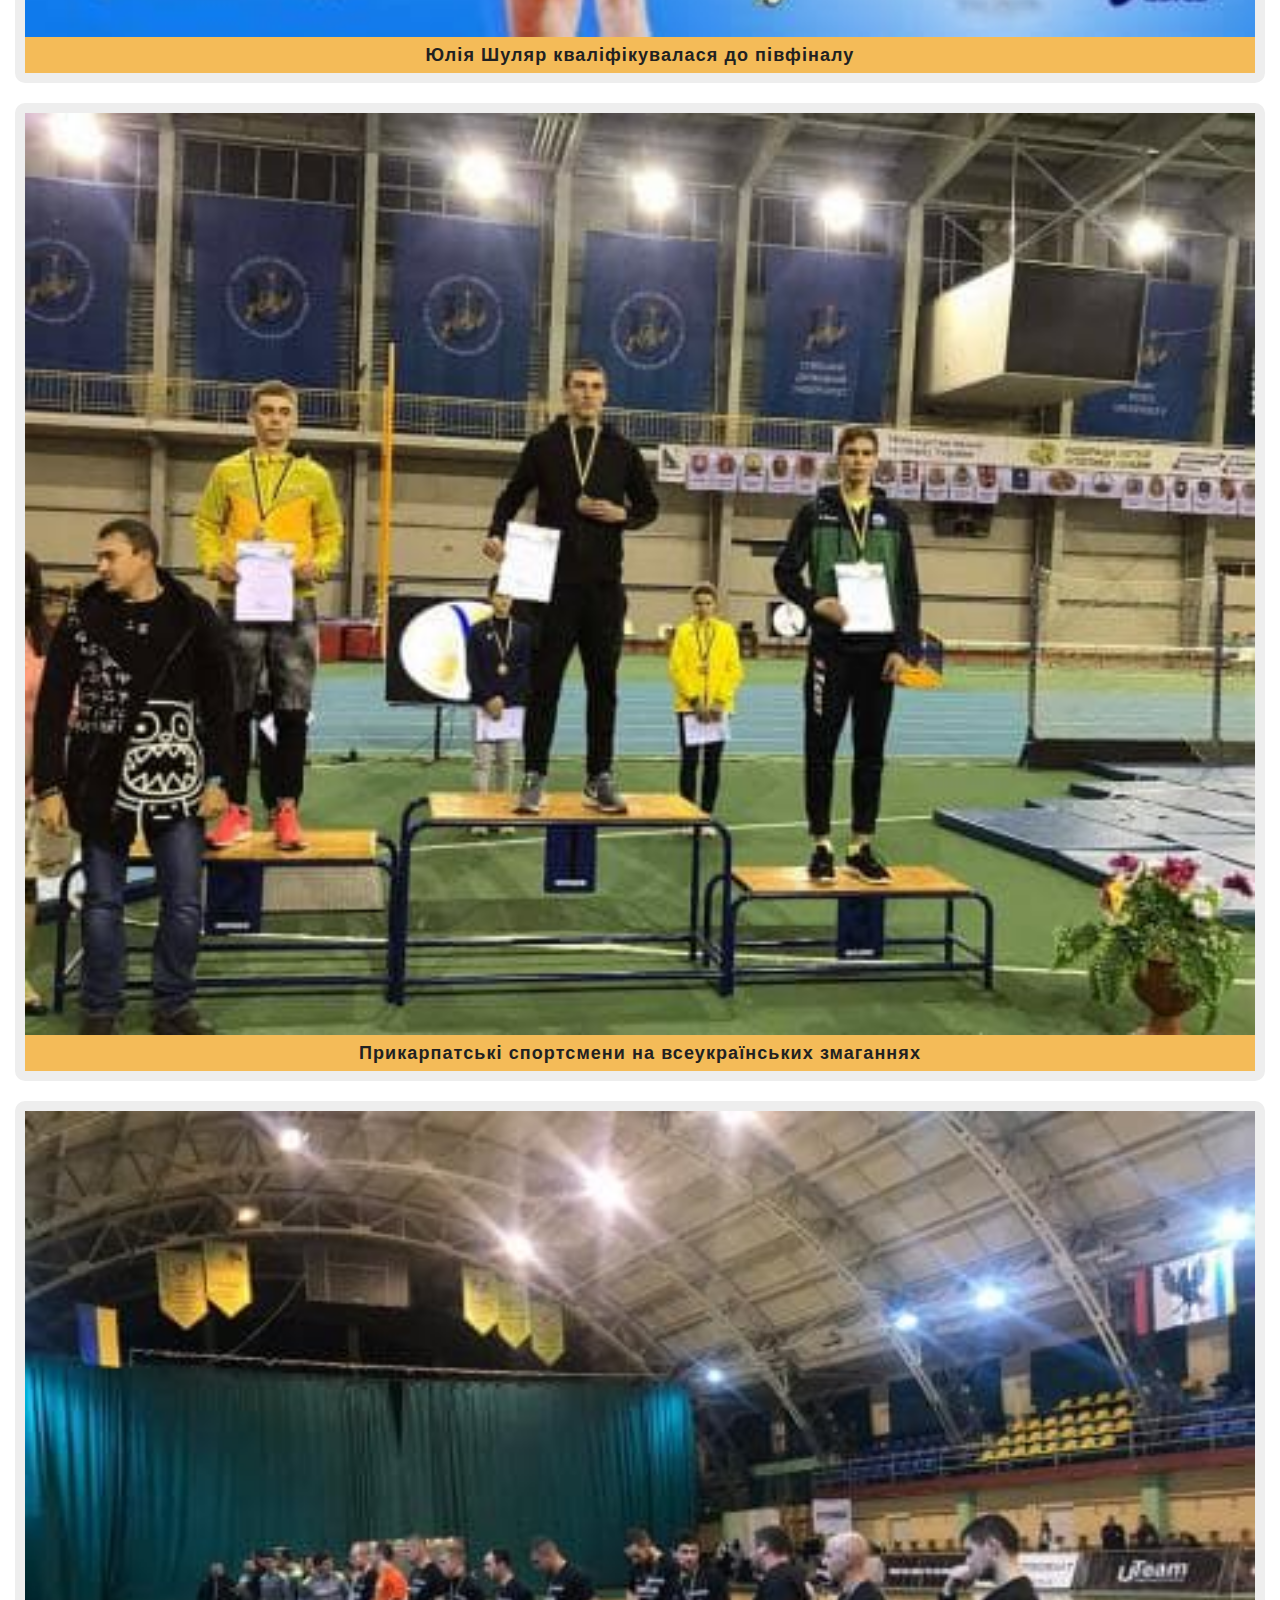
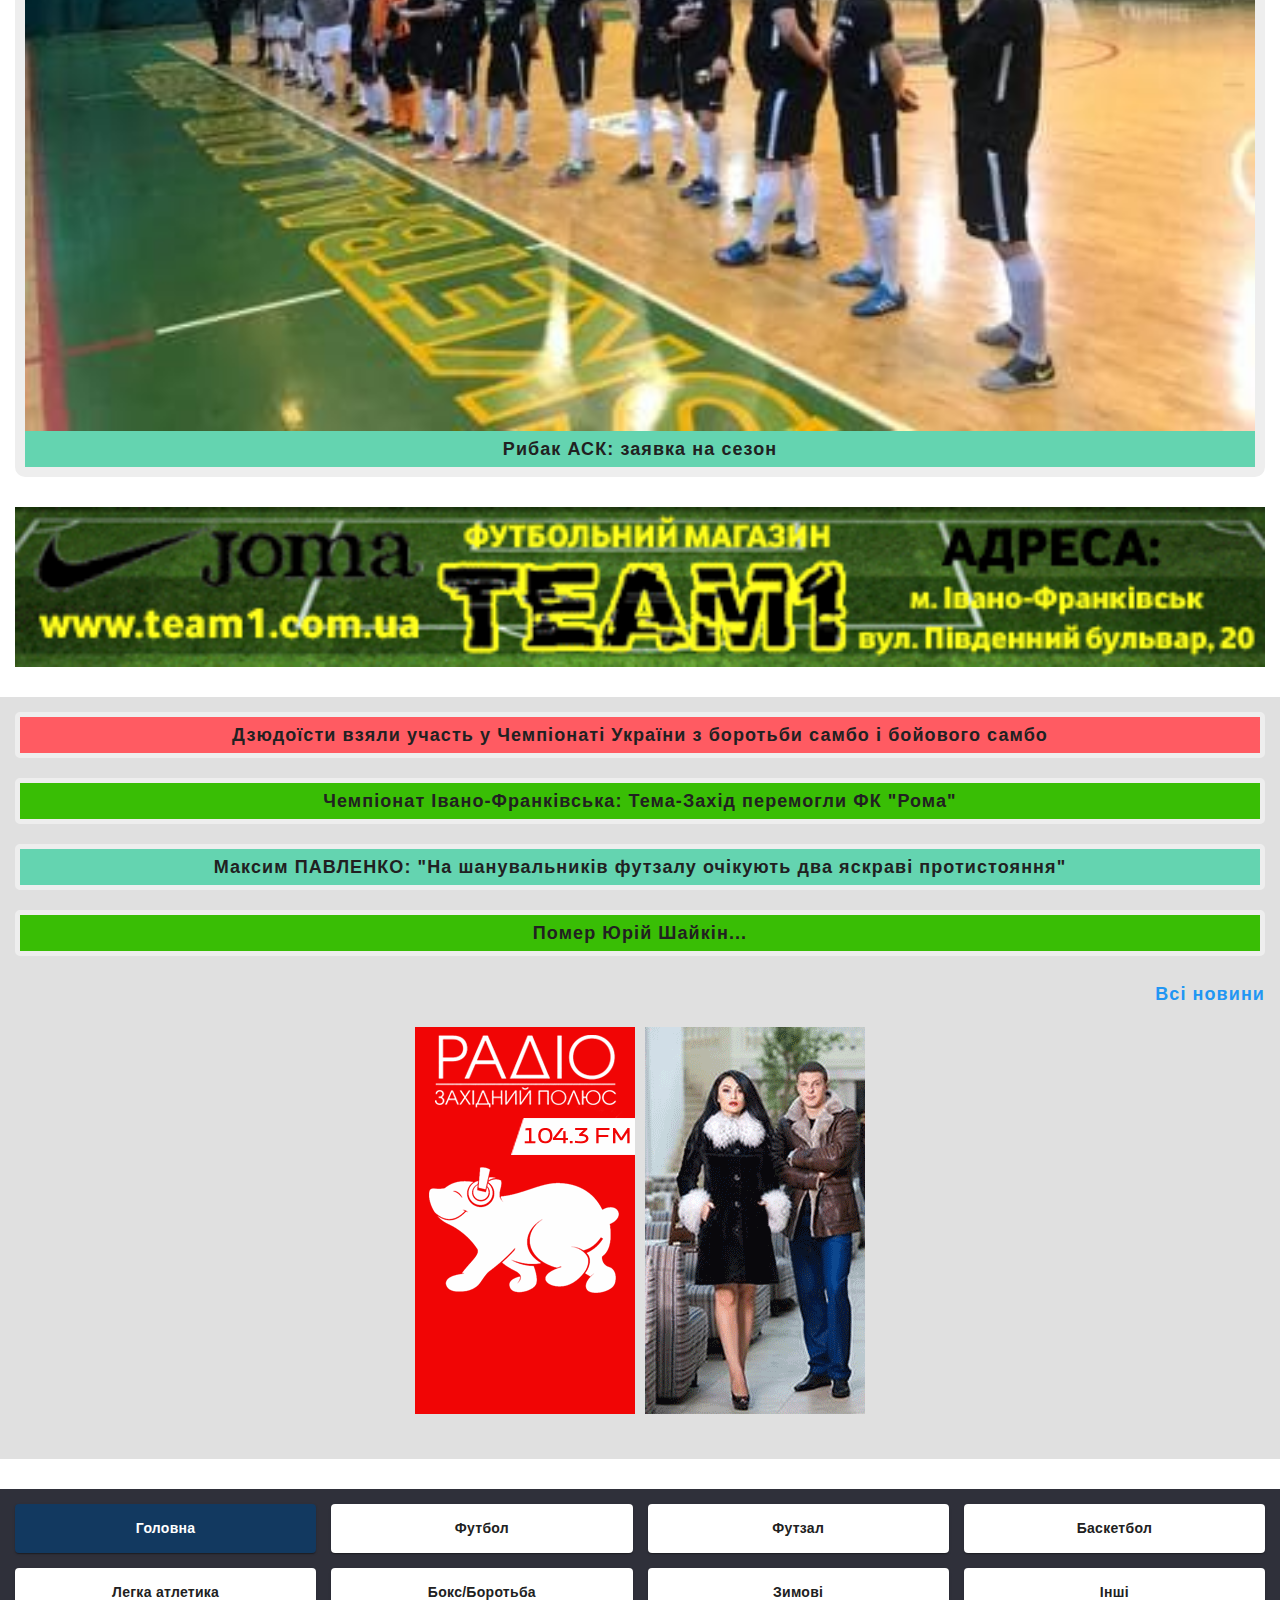
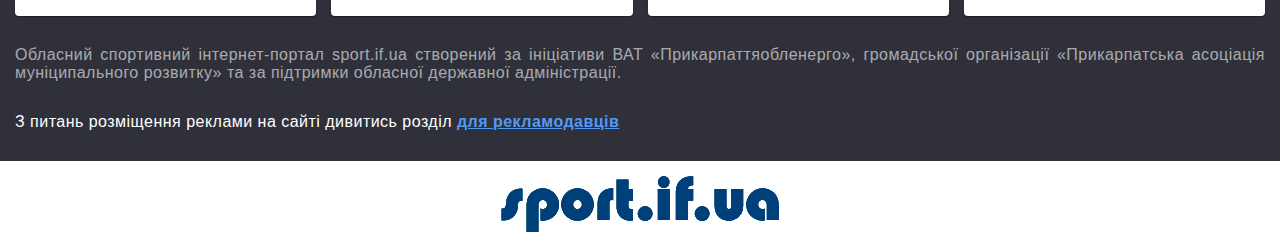
==== commit f3bb6e02: "Откоректировал эффекты меню для мобильного телефона" ====
--- a/index.html
+++ b/index.html
@@ -19,7 +19,9 @@
             <ul class="menu__list list">
                 <li class="menu__item">
                     <a class="menu__link" href="http://sport.if.ua/objects/">
-                        Спортивне Прикарпаття
+                        <div class="menu__text">
+                            Спортивне Прикарпаття
+                        </div>
                     </a>
                 </li>
                 <li class="menu__item">
--- a/css/main.min.css
+++ b/css/main.min.css
@@ -1,2 +1,2 @@
-/*! modern-normalize v0.6.0 | MIT License | https://github.com/sindresorhus/modern-normalize */*,*::before,*::after{-webkit-box-sizing:border-box;box-sizing:border-box}:root{-moz-tab-size:4;-o-tab-size:4;tab-size:4}html{line-height:1.15;-webkit-text-size-adjust:100%}body{margin:0}body{font-family:system-ui,-apple-system,"Segoe UI",Roboto,Helvetica,Arial,sans-serif,"Apple Color Emoji","Segoe UI Emoji"}hr{height:0}abbr[title]{-webkit-text-decoration:underline dotted;text-decoration:underline dotted}b,strong{font-weight:bolder}code,kbd,samp,pre{font-family:SFMono-Regular, Consolas, "Liberation Mono", Menlo, monospace;font-size:1em}small{font-size:80%}sub,sup{font-size:75%;line-height:0;position:relative;vertical-align:baseline}sub{bottom:-0.25em}sup{top:-0.5em}button,input,optgroup,select,textarea{font-family:inherit;font-size:100%;line-height:1.15;margin:0}button,select{text-transform:none}button,[type="button"],[type="reset"],[type="submit"]{-webkit-appearance:button}button::-moz-focus-inner,[type="button"]::-moz-focus-inner,[type="reset"]::-moz-focus-inner,[type="submit"]::-moz-focus-inner{border-style:none;padding:0}button:-moz-focusring,[type="button"]:-moz-focusring,[type="reset"]:-moz-focusring,[type="submit"]:-moz-focusring{outline:1px dotted ButtonText}fieldset{padding:0.35em 0.75em 0.625em}legend{padding:0}progress{vertical-align:baseline}[type="number"]::-webkit-inner-spin-button,[type="number"]::-webkit-outer-spin-button{height:auto}[type="search"]{-webkit-appearance:textfield;outline-offset:-2px}[type="search"]::-webkit-search-decoration{-webkit-appearance:none}::-webkit-file-upload-button{-webkit-appearance:button;font:inherit}summary{display:list-item}@font-face{font-family:'Open Sans';font-style:normal;font-weight:400;src:url("../fonts/open-sans-v18-latin-ext_latin_cyrillic-ext_cyrillic-regular.eot");src:local(""),url("../fonts/open-sans-v18-latin-ext_latin_cyrillic-ext_cyrillic-regular.eot?#iefix") format("embedded-opentype"),url("../fonts/open-sans-v18-latin-ext_latin_cyrillic-ext_cyrillic-regular.woff2") format("woff2"),url("../fonts/open-sans-v18-latin-ext_latin_cyrillic-ext_cyrillic-regular.woff") format("woff"),url("../fonts/open-sans-v18-latin-ext_latin_cyrillic-ext_cyrillic-regular.ttf") format("truetype"),url("../fonts/open-sans-v18-latin-ext_latin_cyrillic-ext_cyrillic-regular.svg#OpenSans") format("svg")}@font-face{font-family:'Open Sans';font-style:normal;font-weight:700;src:url("../fonts/open-sans-v18-latin-ext_latin_cyrillic-ext_cyrillic-700.eot");src:local(""),url("../fonts/open-sans-v18-latin-ext_latin_cyrillic-ext_cyrillic-700.eot?#iefix") format("embedded-opentype"),url("../fonts/open-sans-v18-latin-ext_latin_cyrillic-ext_cyrillic-700.woff2") format("woff2"),url("../fonts/open-sans-v18-latin-ext_latin_cyrillic-ext_cyrillic-700.woff") format("woff"),url("../fonts/open-sans-v18-latin-ext_latin_cyrillic-ext_cyrillic-700.ttf") format("truetype"),url("../fonts/open-sans-v18-latin-ext_latin_cyrillic-ext_cyrillic-700.svg#OpenSans") format("svg")}@font-face{font-family:'Ubuntu Condensed';font-style:normal;font-weight:400;src:url("../fonts/ubuntu-condensed-v11-latin-ext_latin_cyrillic-ext_cyrillic-regular.eot");src:local(""),url("../fonts/ubuntu-condensed-v11-latin-ext_latin_cyrillic-ext_cyrillic-regular.eot?#iefix") format("embedded-opentype"),url("../fonts/ubuntu-condensed-v11-latin-ext_latin_cyrillic-ext_cyrillic-regular.woff2") format("woff2"),url("../fonts/ubuntu-condensed-v11-latin-ext_latin_cyrillic-ext_cyrillic-regular.woff") format("woff"),url("../fonts/ubuntu-condensed-v11-latin-ext_latin_cyrillic-ext_cyrillic-regular.ttf") format("truetype"),url("../fonts/ubuntu-condensed-v11-latin-ext_latin_cyrillic-ext_cyrillic-regular.svg#UbuntuCondensed") format("svg")}body{color:#757575;font-family:Roboto,sans-serif;letter-spacing:0.03em;background-color:rgba(255,255,255,0.6)}body.modal-open{overflow:hidden}.container{margin-left:auto;margin-right:auto}a{text-decoration:none}p{margin-top:0;margin-bottom:0}img{display:block;max-width:100%;height:auto}section{width:100%;padding:0 15px;margin-bottom:30px}header{padding:0 15px;margin-bottom:30px;background-color:#e0e0e0}footer{padding:15px;padding-bottom:0;background-color:#2f303a}.list{padding:0;margin:0;list-style:none}.visually-hidden{position:absolute;clip:rect(0 0 0 0);width:1px;height:1px;margin:-1px}.creater{margin-top:30px;margin-bottom:30px;text-align:justify;color:rgba(255,255,255,0.6)}.advertising{margin-bottom:30px;text-align:justify;color:#fff}.advertising__link{font-weight:700;text-decoration:underline;color:#519af6}.menu{width:100%;margin-bottom:30px;background-color:transparent}.menu__list{display:-webkit-box;display:-ms-flexbox;display:flex;-webkit-box-align:center;-ms-flex-align:center;align-items:center;-webkit-box-pack:justify;-ms-flex-pack:justify;justify-content:space-between}.menu__item{padding:10px}.menu__link{padding:10px;font-family:Roboto,sans-serif;font-weight:500;font-size:16px;line-height:1.62;letter-spacing:0.03em;color:#212121;background-color:#f5f4fa;border:1px solid rgba(0,63,122,0.6);border-radius:4px;-webkit-box-shadow:0px 3px 1px rgba(0,0,0,0),0px 1px 2px rgba(0,0,0,0),0px 2px 2px rgba(0,0,0,0);box-shadow:0px 3px 1px rgba(0,0,0,0),0px 1px 2px rgba(0,0,0,0),0px 2px 2px rgba(0,0,0,0);-webkit-transition-property:background-color,color,-webkit-box-shadow;transition-property:background-color,color,-webkit-box-shadow;transition-property:background-color,color,box-shadow;transition-property:background-color,color,box-shadow,-webkit-box-shadow;-webkit-transition-duration:250ms;transition-duration:250ms;-webkit-transition-timing-function:cubic-bezier(0.4, 0, 0.2, 1);transition-timing-function:cubic-bezier(0.4, 0, 0.2, 1)}.menu__link:hover,.menu__link:focus{background-color:#2196f3;color:#fff;-webkit-box-shadow:0px 3px 1px rgba(0,0,0,0.1),0px 1px 2px rgba(0,0,0,0.08),0px 2px 2px rgba(0,0,0,0.12);box-shadow:0px 3px 1px rgba(0,0,0,0.1),0px 1px 2px rgba(0,0,0,0.08),0px 2px 2px rgba(0,0,0,0.12)}.logo{margin-left:auto;margin-right:auto}.logo__container{margin-top:15px;margin-bottom:20px;margin-left:-15px;margin-right:-15px;padding:15px 0;background-color:#fff}.logo__container--footer{margin-top:0;margin-bottom:0}.navigation{height:100%;margin-bottom:-15px;margin-right:-15px}.navigation__list{display:-webkit-box;display:-ms-flexbox;display:flex;-ms-flex-wrap:wrap;flex-wrap:wrap}.navigation__item{margin-bottom:15px;margin-right:15px;padding:15px 0;-ms-flex-preferred-size:calc(100% / 4 - 15px);flex-basis:calc(100% / 4 - 15px);text-align:center;background-color:#fff;border-radius:4px;-webkit-box-shadow:0px 2px 1px -1px rgba(0,0,0,0.2),0px 1px 1px 0px rgba(0,0,0,0.14),0px 1px 3px 0px rgba(0,0,0,0.12);box-shadow:0px 2px 1px -1px rgba(0,0,0,0.2),0px 1px 1px 0px rgba(0,0,0,0.14),0px 1px 3px 0px rgba(0,0,0,0.12)}.navigation__item--main{background-color:rgba(0,63,122,0.6)}.navigation__link{font-weight:700;font-size:14px;line-height:1.14;letter-spacing:0.02em;color:#212121;-webkit-transition-property:color;transition-property:color;-webkit-transition-duration:250ms;transition-duration:250ms;-webkit-transition-timing-function:cubic-bezier(0.4, 0, 0.2, 1);transition-timing-function:cubic-bezier(0.4, 0, 0.2, 1)}.navigation__link--current{color:#fff}.navigation__link:hover,.navigation__link:focus{color:#2196f3}.news-main{margin-bottom:30px}.news-main__item:not(:last-child){margin-bottom:20px}.news-main__link{display:block;height:100%;border:10px solid #eee;border-radius:10px;-webkit-box-shadow:0px 1px 1px rgba(0,0,0,0),0px 4px 4px rgba(0,0,0,0),1px 4px 6px rgba(0,0,0,0);box-shadow:0px 1px 1px rgba(0,0,0,0),0px 4px 4px rgba(0,0,0,0),1px 4px 6px rgba(0,0,0,0);-webkit-transition-property:border-color,-webkit-box-shadow;transition-property:border-color,-webkit-box-shadow;transition-property:box-shadow,border-color;transition-property:box-shadow,border-color,-webkit-box-shadow;-webkit-transition-duration:250ms;transition-duration:250ms;-webkit-transition-timing-function:cubic-bezier(0.4, 0, 0.2, 1);transition-timing-function:cubic-bezier(0.4, 0, 0.2, 1)}.news-main__link:focus,.news-main__link:hover{-webkit-box-shadow:0px 1px 1px rgba(0,0,0,0.12),0px 4px 4px rgba(0,0,0,0.06),1px 4px 6px rgba(0,0,0,0.16);box-shadow:0px 1px 1px rgba(0,0,0,0.12),0px 4px 4px rgba(0,0,0,0.06),1px 4px 6px rgba(0,0,0,0.16);border-color:#2196f3}.news-main__photo{width:480%;height:auto}.news-main__title{margin:0;text-align:center;font-weight:700;font-size:18px;line-height:2;letter-spacing:0.06em;color:#212121}.news-main__title--football{background-color:#39be05}.news-main__title--athletic{background-color:#f4bb58}.news-main__title--footsal{background-color:#64d4b0}.news-secondary{margin-bottom:30px;margin-right:-15px;margin-left:-15px;padding:15px 0;background-color:#e0e0e0}.news-secondary__item{margin-bottom:20px}.news-secondary__link{display:block;height:100%;margin:0 15px;text-align:center;font-weight:700;font-size:18px;line-height:2;letter-spacing:0.06em;color:#212121;background-color:#fff;border:5px solid #eee;border-radius:5px;-webkit-box-shadow:0px 1px 1px rgba(0,0,0,0),0px 4px 4px rgba(0,0,0,0),1px 4px 6px rgba(0,0,0,0);box-shadow:0px 1px 1px rgba(0,0,0,0),0px 4px 4px rgba(0,0,0,0),1px 4px 6px rgba(0,0,0,0);-webkit-transition-property:border-color,-webkit-box-shadow;transition-property:border-color,-webkit-box-shadow;transition-property:box-shadow,border-color;transition-property:box-shadow,border-color,-webkit-box-shadow;-webkit-transition-duration:250ms;transition-duration:250ms;-webkit-transition-timing-function:cubic-bezier(0.4, 0, 0.2, 1);transition-timing-function:cubic-bezier(0.4, 0, 0.2, 1)}.news-secondary__link--football{background-color:#39be05}.news-secondary__link--box{background-color:#ff5b62}.news-secondary__link--footsal{background-color:#64d4b0}.news-secondary__link:focus,.news-secondary__link:hover{-webkit-box-shadow:0px 1px 1px rgba(0,0,0,0.12),0px 4px 4px rgba(0,0,0,0.06),1px 4px 6px rgba(0,0,0,0.16);box-shadow:0px 1px 1px rgba(0,0,0,0.12),0px 4px 4px rgba(0,0,0,0.06),1px 4px 6px rgba(0,0,0,0.16);border-color:#2196f3}.news-all{margin-right:15px;margin-top:15px;margin-bottom:15px}.news-all__link{display:block;margin:0;text-align:end;font-weight:700;font-size:18px;line-height:2;letter-spacing:0.06em;color:#2196f3}.banner__container{display:-webkit-box;display:-ms-flexbox;display:flex;-webkit-box-pack:center;-ms-flex-pack:center;justify-content:center}.banner{display:block;margin-bottom:30px}.banner--radio{margin-right:10px}
+/*! modern-normalize v0.6.0 | MIT License | https://github.com/sindresorhus/modern-normalize */*,*::before,*::after{-webkit-box-sizing:border-box;box-sizing:border-box}:root{-moz-tab-size:4;-o-tab-size:4;tab-size:4}html{line-height:1.15;-webkit-text-size-adjust:100%}body{margin:0}body{font-family:system-ui,-apple-system,"Segoe UI",Roboto,Helvetica,Arial,sans-serif,"Apple Color Emoji","Segoe UI Emoji"}hr{height:0}abbr[title]{-webkit-text-decoration:underline dotted;text-decoration:underline dotted}b,strong{font-weight:bolder}code,kbd,samp,pre{font-family:SFMono-Regular, Consolas, "Liberation Mono", Menlo, monospace;font-size:1em}small{font-size:80%}sub,sup{font-size:75%;line-height:0;position:relative;vertical-align:baseline}sub{bottom:-0.25em}sup{top:-0.5em}button,input,optgroup,select,textarea{font-family:inherit;font-size:100%;line-height:1.15;margin:0}button,select{text-transform:none}button,[type="button"],[type="reset"],[type="submit"]{-webkit-appearance:button}button::-moz-focus-inner,[type="button"]::-moz-focus-inner,[type="reset"]::-moz-focus-inner,[type="submit"]::-moz-focus-inner{border-style:none;padding:0}button:-moz-focusring,[type="button"]:-moz-focusring,[type="reset"]:-moz-focusring,[type="submit"]:-moz-focusring{outline:1px dotted ButtonText}fieldset{padding:0.35em 0.75em 0.625em}legend{padding:0}progress{vertical-align:baseline}[type="number"]::-webkit-inner-spin-button,[type="number"]::-webkit-outer-spin-button{height:auto}[type="search"]{-webkit-appearance:textfield;outline-offset:-2px}[type="search"]::-webkit-search-decoration{-webkit-appearance:none}::-webkit-file-upload-button{-webkit-appearance:button;font:inherit}summary{display:list-item}@font-face{font-family:'Open Sans';font-style:normal;font-weight:400;src:url("../fonts/open-sans-v18-latin-ext_latin_cyrillic-ext_cyrillic-regular.eot");src:local(""),url("../fonts/open-sans-v18-latin-ext_latin_cyrillic-ext_cyrillic-regular.eot?#iefix") format("embedded-opentype"),url("../fonts/open-sans-v18-latin-ext_latin_cyrillic-ext_cyrillic-regular.woff2") format("woff2"),url("../fonts/open-sans-v18-latin-ext_latin_cyrillic-ext_cyrillic-regular.woff") format("woff"),url("../fonts/open-sans-v18-latin-ext_latin_cyrillic-ext_cyrillic-regular.ttf") format("truetype"),url("../fonts/open-sans-v18-latin-ext_latin_cyrillic-ext_cyrillic-regular.svg#OpenSans") format("svg")}@font-face{font-family:'Open Sans';font-style:normal;font-weight:700;src:url("../fonts/open-sans-v18-latin-ext_latin_cyrillic-ext_cyrillic-700.eot");src:local(""),url("../fonts/open-sans-v18-latin-ext_latin_cyrillic-ext_cyrillic-700.eot?#iefix") format("embedded-opentype"),url("../fonts/open-sans-v18-latin-ext_latin_cyrillic-ext_cyrillic-700.woff2") format("woff2"),url("../fonts/open-sans-v18-latin-ext_latin_cyrillic-ext_cyrillic-700.woff") format("woff"),url("../fonts/open-sans-v18-latin-ext_latin_cyrillic-ext_cyrillic-700.ttf") format("truetype"),url("../fonts/open-sans-v18-latin-ext_latin_cyrillic-ext_cyrillic-700.svg#OpenSans") format("svg")}@font-face{font-family:'Ubuntu Condensed';font-style:normal;font-weight:400;src:url("../fonts/ubuntu-condensed-v11-latin-ext_latin_cyrillic-ext_cyrillic-regular.eot");src:local(""),url("../fonts/ubuntu-condensed-v11-latin-ext_latin_cyrillic-ext_cyrillic-regular.eot?#iefix") format("embedded-opentype"),url("../fonts/ubuntu-condensed-v11-latin-ext_latin_cyrillic-ext_cyrillic-regular.woff2") format("woff2"),url("../fonts/ubuntu-condensed-v11-latin-ext_latin_cyrillic-ext_cyrillic-regular.woff") format("woff"),url("../fonts/ubuntu-condensed-v11-latin-ext_latin_cyrillic-ext_cyrillic-regular.ttf") format("truetype"),url("../fonts/ubuntu-condensed-v11-latin-ext_latin_cyrillic-ext_cyrillic-regular.svg#UbuntuCondensed") format("svg")}body{color:#757575;font-family:Roboto,sans-serif;letter-spacing:0.03em;background-color:rgba(255,255,255,0.6)}body.modal-open{overflow:hidden}.container{margin-left:auto;margin-right:auto}a{text-decoration:none}p{margin-top:0;margin-bottom:0}img{display:block;max-width:100%;height:auto}section{width:100%;padding:0 15px;margin-bottom:30px}header{padding:0 15px;margin-bottom:30px;background-color:#e0e0e0}footer{padding:15px;padding-bottom:0;background-color:#2f303a}.list{padding:0;margin:0;list-style:none}.visually-hidden{position:absolute;clip:rect(0 0 0 0);width:1px;height:1px;margin:-1px}.creater{margin-top:30px;margin-bottom:30px;text-align:justify;color:rgba(255,255,255,0.6)}.advertising{margin-bottom:30px;text-align:justify;color:#fff}.advertising__link{font-weight:700;text-decoration:underline;color:#519af6}.menu{width:100%;margin-bottom:30px;background-color:transparent}.menu__list{display:-webkit-box;display:-ms-flexbox;display:flex;-webkit-box-align:center;-ms-flex-align:center;align-items:center;-webkit-box-pack:justify;-ms-flex-pack:justify;justify-content:space-between}.menu__item{padding:10px}.menu__link{display:block;padding:10px;font-family:Roboto,sans-serif;font-weight:500;font-size:16px;line-height:1.62;letter-spacing:0.03em;color:#212121;background-color:#f5f4fa;border:1px solid rgba(0,63,122,0.6);border-radius:4px;-webkit-box-shadow:0px 3px 1px rgba(0,0,0,0),0px 1px 2px rgba(0,0,0,0),0px 2px 2px rgba(0,0,0,0);box-shadow:0px 3px 1px rgba(0,0,0,0),0px 1px 2px rgba(0,0,0,0),0px 2px 2px rgba(0,0,0,0);-webkit-transition-property:background-color,color,-webkit-box-shadow;transition-property:background-color,color,-webkit-box-shadow;transition-property:background-color,color,box-shadow;transition-property:background-color,color,box-shadow,-webkit-box-shadow;-webkit-transition-duration:250ms;transition-duration:250ms;-webkit-transition-timing-function:cubic-bezier(0.4, 0, 0.2, 1);transition-timing-function:cubic-bezier(0.4, 0, 0.2, 1)}.menu__link:hover,.menu__link:focus{background-color:#2196f3;color:#fff;-webkit-box-shadow:0px 3px 1px rgba(0,0,0,0.1),0px 1px 2px rgba(0,0,0,0.08),0px 2px 2px rgba(0,0,0,0.12);box-shadow:0px 3px 1px rgba(0,0,0,0.1),0px 1px 2px rgba(0,0,0,0.08),0px 2px 2px rgba(0,0,0,0.12)}.menu__text{display:-webkit-box;display:-ms-flexbox;display:flex;-ms-flex-wrap:wrap;flex-wrap:wrap}.logo{margin-left:auto;margin-right:auto}.logo__container{margin-top:15px;margin-bottom:20px;margin-left:-15px;margin-right:-15px;padding:15px 0;background-color:#fff}.logo__container--footer{margin-top:0;margin-bottom:0}.navigation{height:100%;margin-bottom:-15px;margin-right:-15px}.navigation__list{display:-webkit-box;display:-ms-flexbox;display:flex;-ms-flex-wrap:wrap;flex-wrap:wrap}.navigation__item{margin-bottom:15px;margin-right:15px;padding:15px 0;-ms-flex-preferred-size:calc((100% - 3 * 15px) / 3);flex-basis:calc((100% - 3 * 15px) / 3);text-align:center;background-color:#fff;border-radius:4px;-webkit-box-shadow:0px 2px 1px -1px rgba(0,0,0,0.2),0px 1px 1px 0px rgba(0,0,0,0.14),0px 1px 3px 0px rgba(0,0,0,0.12);box-shadow:0px 2px 1px -1px rgba(0,0,0,0.2),0px 1px 1px 0px rgba(0,0,0,0.14),0px 1px 3px 0px rgba(0,0,0,0.12)}@media screen and (min-width: 380px){.navigation__item{-ms-flex-preferred-size:calc((100% - 4 * 15px) / 4);flex-basis:calc((100% - 4 * 15px) / 4)}}.navigation__item--main{background-color:rgba(0,63,122,0.6)}.navigation__link{font-weight:700;font-size:14px;line-height:1.14;letter-spacing:0.02em;color:#212121;-webkit-transition-property:color;transition-property:color;-webkit-transition-duration:250ms;transition-duration:250ms;-webkit-transition-timing-function:cubic-bezier(0.4, 0, 0.2, 1);transition-timing-function:cubic-bezier(0.4, 0, 0.2, 1)}.navigation__link--current{color:#fff}.navigation__link:hover,.navigation__link:focus{color:#2196f3}.news-main{margin-bottom:30px}.news-main__item:not(:last-child){margin-bottom:20px}.news-main__link{display:block;height:100%;border:10px solid #eee;border-radius:10px;-webkit-box-shadow:0px 1px 1px rgba(0,0,0,0),0px 4px 4px rgba(0,0,0,0),1px 4px 6px rgba(0,0,0,0);box-shadow:0px 1px 1px rgba(0,0,0,0),0px 4px 4px rgba(0,0,0,0),1px 4px 6px rgba(0,0,0,0);-webkit-transition-property:border-color,-webkit-box-shadow;transition-property:border-color,-webkit-box-shadow;transition-property:box-shadow,border-color;transition-property:box-shadow,border-color,-webkit-box-shadow;-webkit-transition-duration:250ms;transition-duration:250ms;-webkit-transition-timing-function:cubic-bezier(0.4, 0, 0.2, 1);transition-timing-function:cubic-bezier(0.4, 0, 0.2, 1)}.news-main__link:focus,.news-main__link:hover{-webkit-box-shadow:0px 1px 1px rgba(0,0,0,0.12),0px 4px 4px rgba(0,0,0,0.06),1px 4px 6px rgba(0,0,0,0.16);box-shadow:0px 1px 1px rgba(0,0,0,0.12),0px 4px 4px rgba(0,0,0,0.06),1px 4px 6px rgba(0,0,0,0.16);border-color:#2196f3}.news-main__photo{width:480%;height:auto}.news-main__title{margin:0;text-align:center;font-weight:700;font-size:18px;line-height:2;letter-spacing:0.06em;color:#212121}.news-main__title--football{background-color:#39be05}.news-main__title--athletic{background-color:#f4bb58}.news-main__title--footsal{background-color:#64d4b0}.news-secondary{margin-bottom:30px;margin-right:-15px;margin-left:-15px;padding:15px 0;background-color:#e0e0e0}.news-secondary__item{margin-bottom:20px}.news-secondary__link{display:block;height:100%;margin:0 15px;text-align:center;font-weight:700;font-size:18px;line-height:2;letter-spacing:0.06em;color:#212121;background-color:#fff;border:5px solid #eee;border-radius:5px;-webkit-box-shadow:0px 1px 1px rgba(0,0,0,0),0px 4px 4px rgba(0,0,0,0),1px 4px 6px rgba(0,0,0,0);box-shadow:0px 1px 1px rgba(0,0,0,0),0px 4px 4px rgba(0,0,0,0),1px 4px 6px rgba(0,0,0,0);-webkit-transition-property:border-color,-webkit-box-shadow;transition-property:border-color,-webkit-box-shadow;transition-property:box-shadow,border-color;transition-property:box-shadow,border-color,-webkit-box-shadow;-webkit-transition-duration:250ms;transition-duration:250ms;-webkit-transition-timing-function:cubic-bezier(0.4, 0, 0.2, 1);transition-timing-function:cubic-bezier(0.4, 0, 0.2, 1)}.news-secondary__link--football{background-color:#39be05}.news-secondary__link--box{background-color:#ff5b62}.news-secondary__link--footsal{background-color:#64d4b0}.news-secondary__link:focus,.news-secondary__link:hover{-webkit-box-shadow:0px 1px 1px rgba(0,0,0,0.12),0px 4px 4px rgba(0,0,0,0.06),1px 4px 6px rgba(0,0,0,0.16);box-shadow:0px 1px 1px rgba(0,0,0,0.12),0px 4px 4px rgba(0,0,0,0.06),1px 4px 6px rgba(0,0,0,0.16);border-color:#2196f3}.news-all{margin-right:15px;margin-top:15px;margin-bottom:15px}.news-all__link{display:block;margin:0;text-align:end;font-weight:700;font-size:18px;line-height:2;letter-spacing:0.06em;color:#2196f3}.banner__container{display:-webkit-box;display:-ms-flexbox;display:flex;-webkit-box-pack:center;-ms-flex-pack:center;justify-content:center}.banner{display:block;margin-bottom:30px}.banner--radio{margin-right:10px}
 /*# sourceMappingURL=main.min.css.map */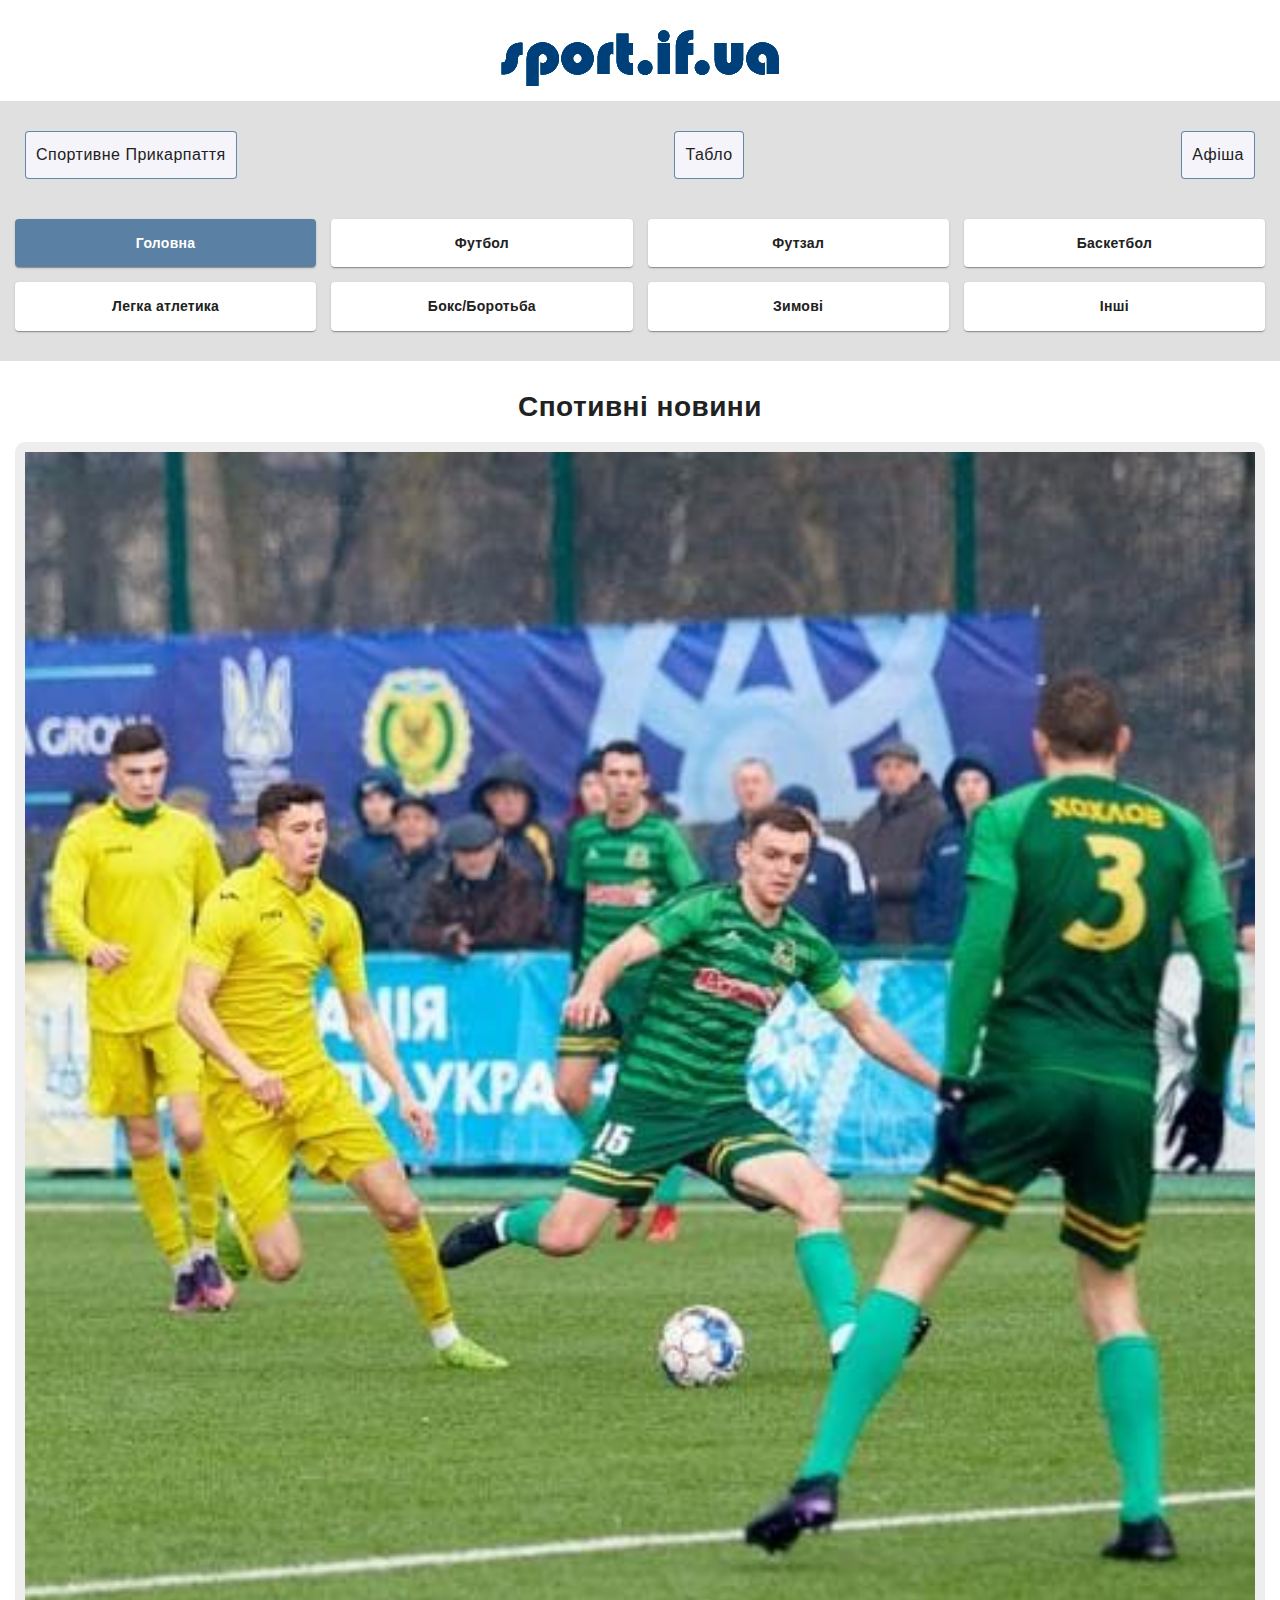
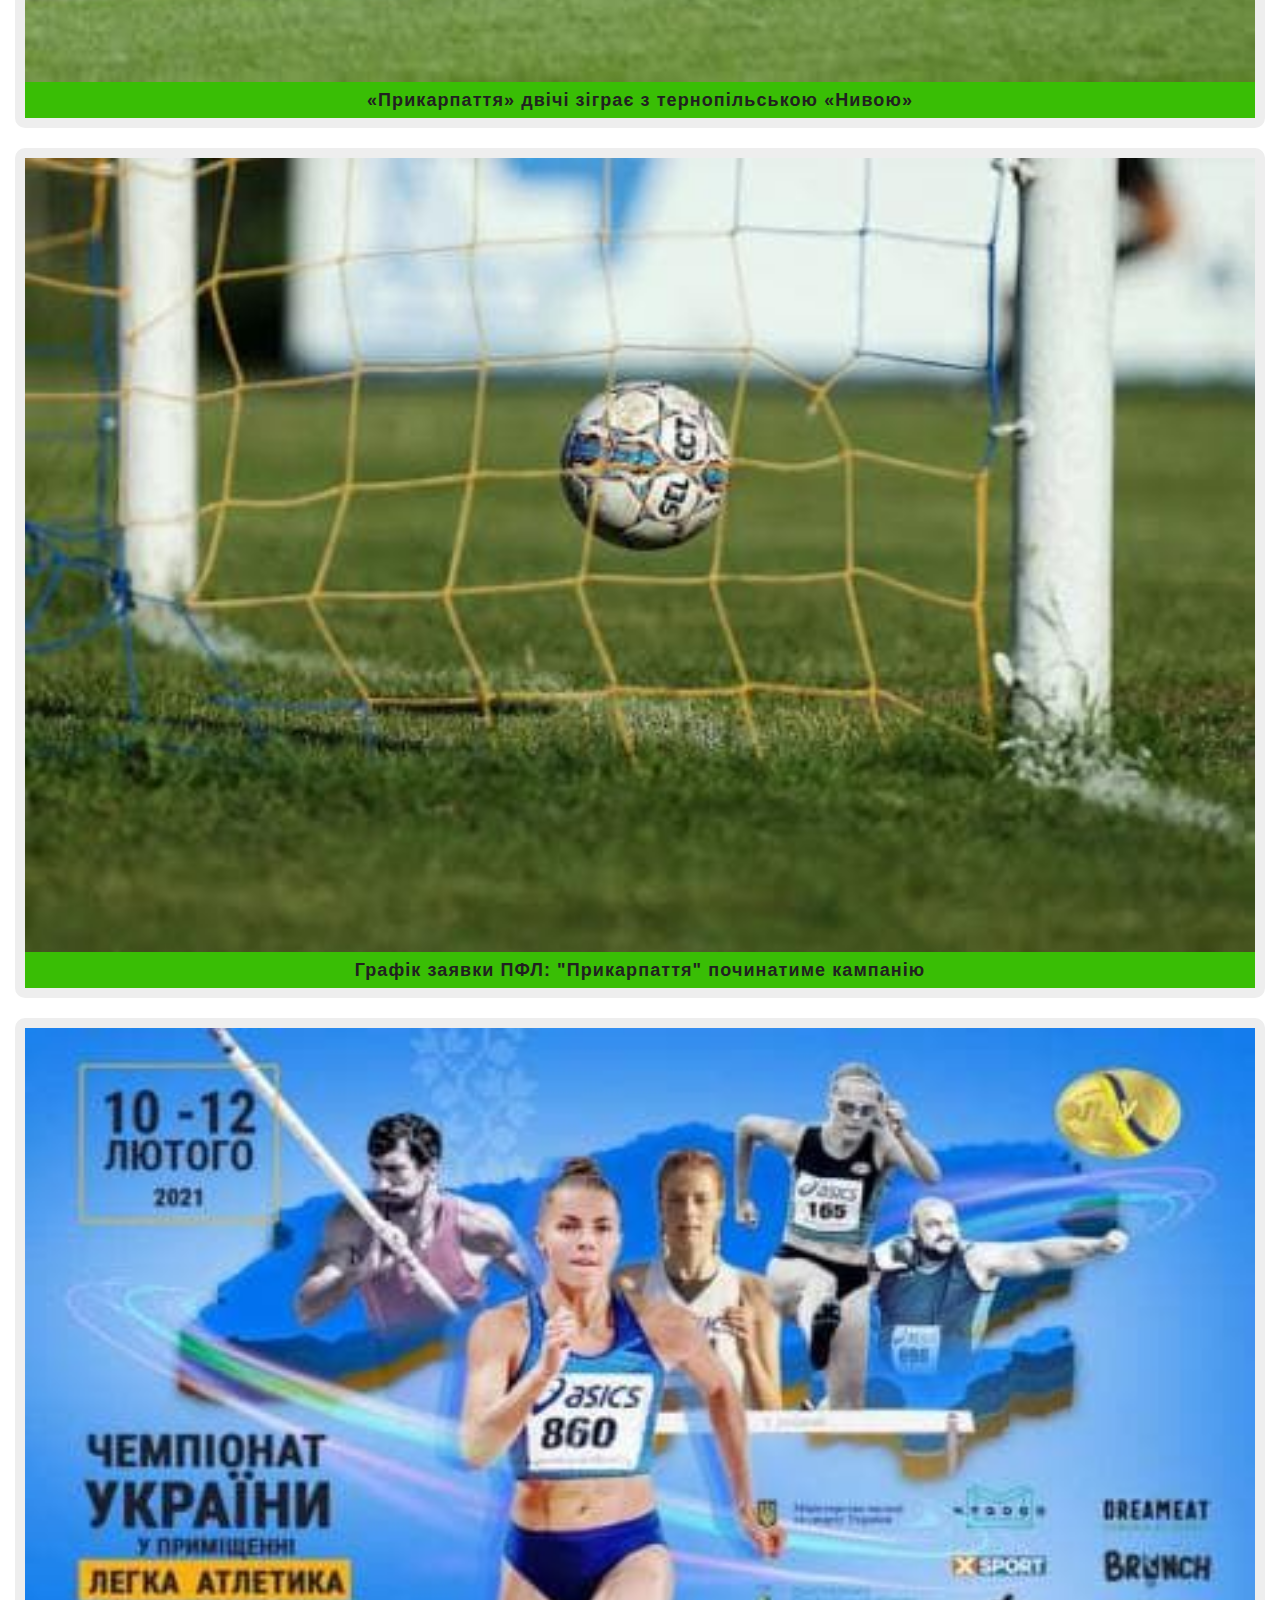
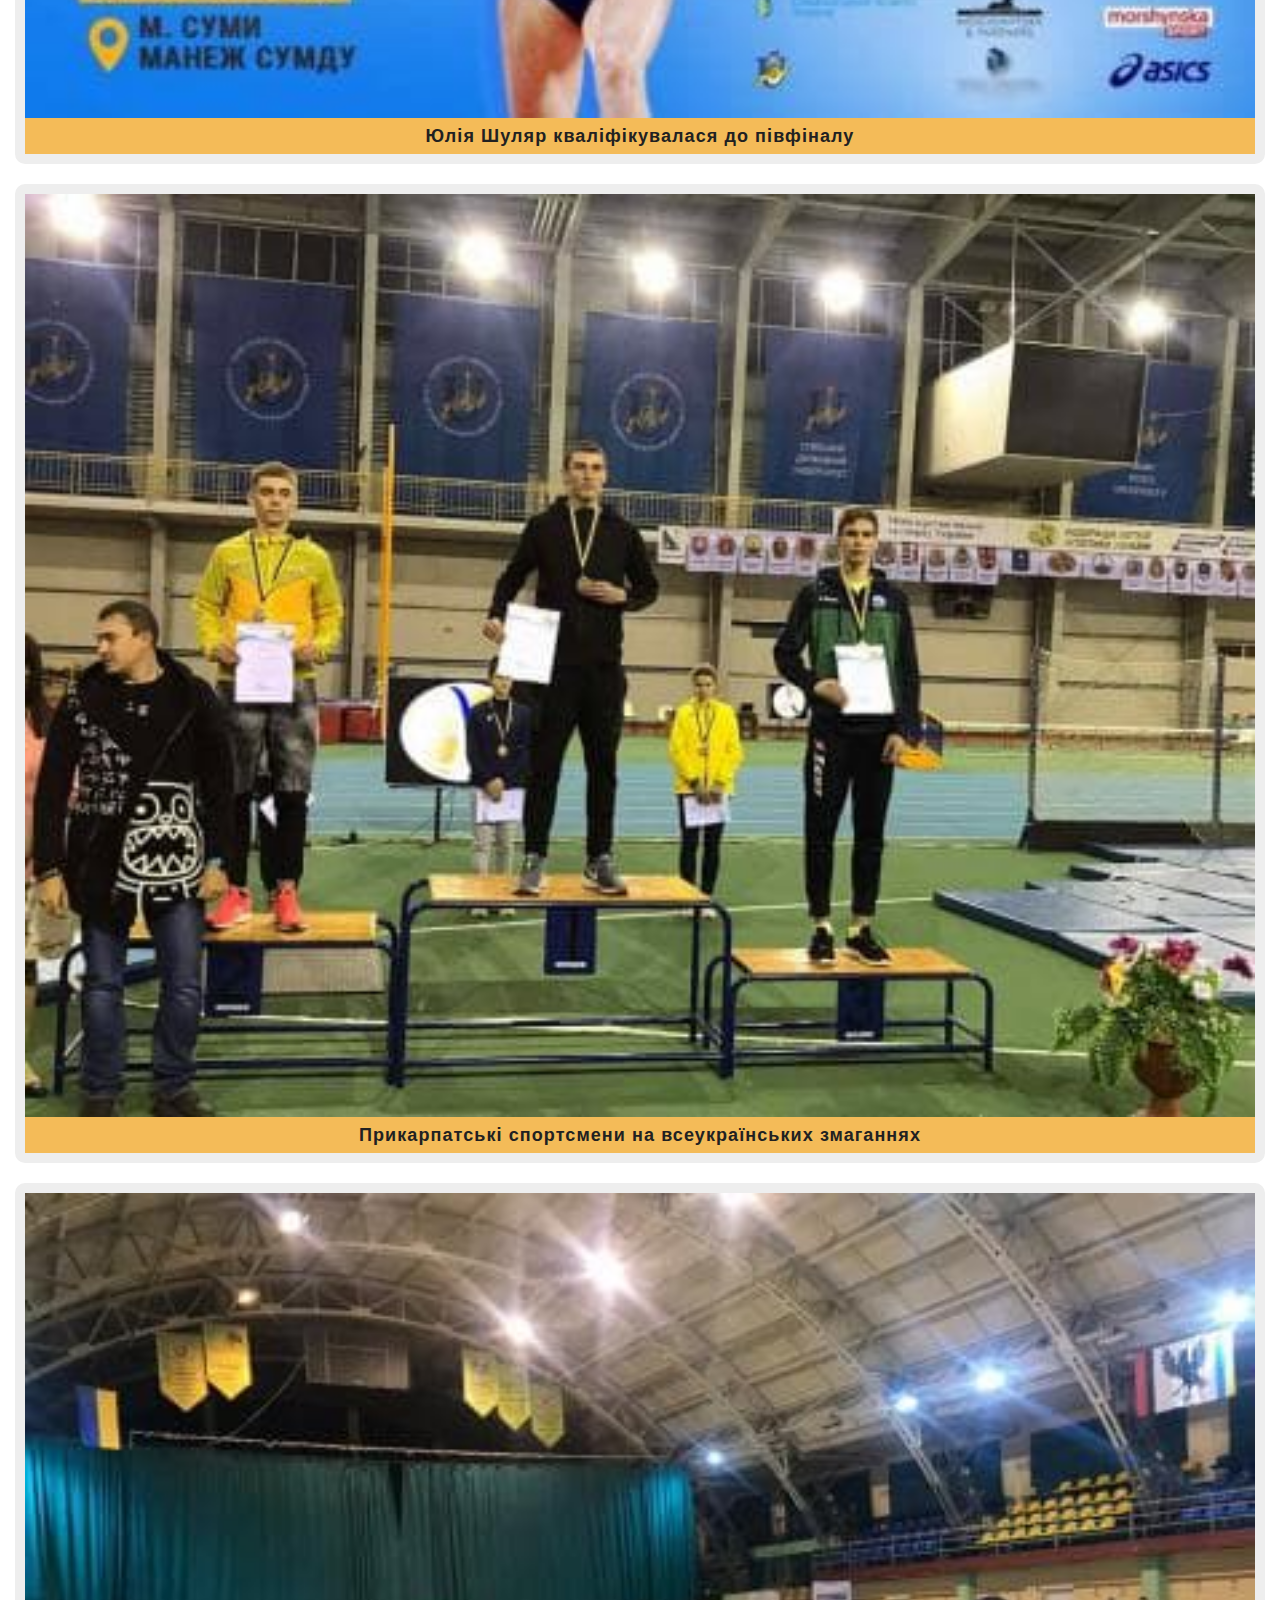
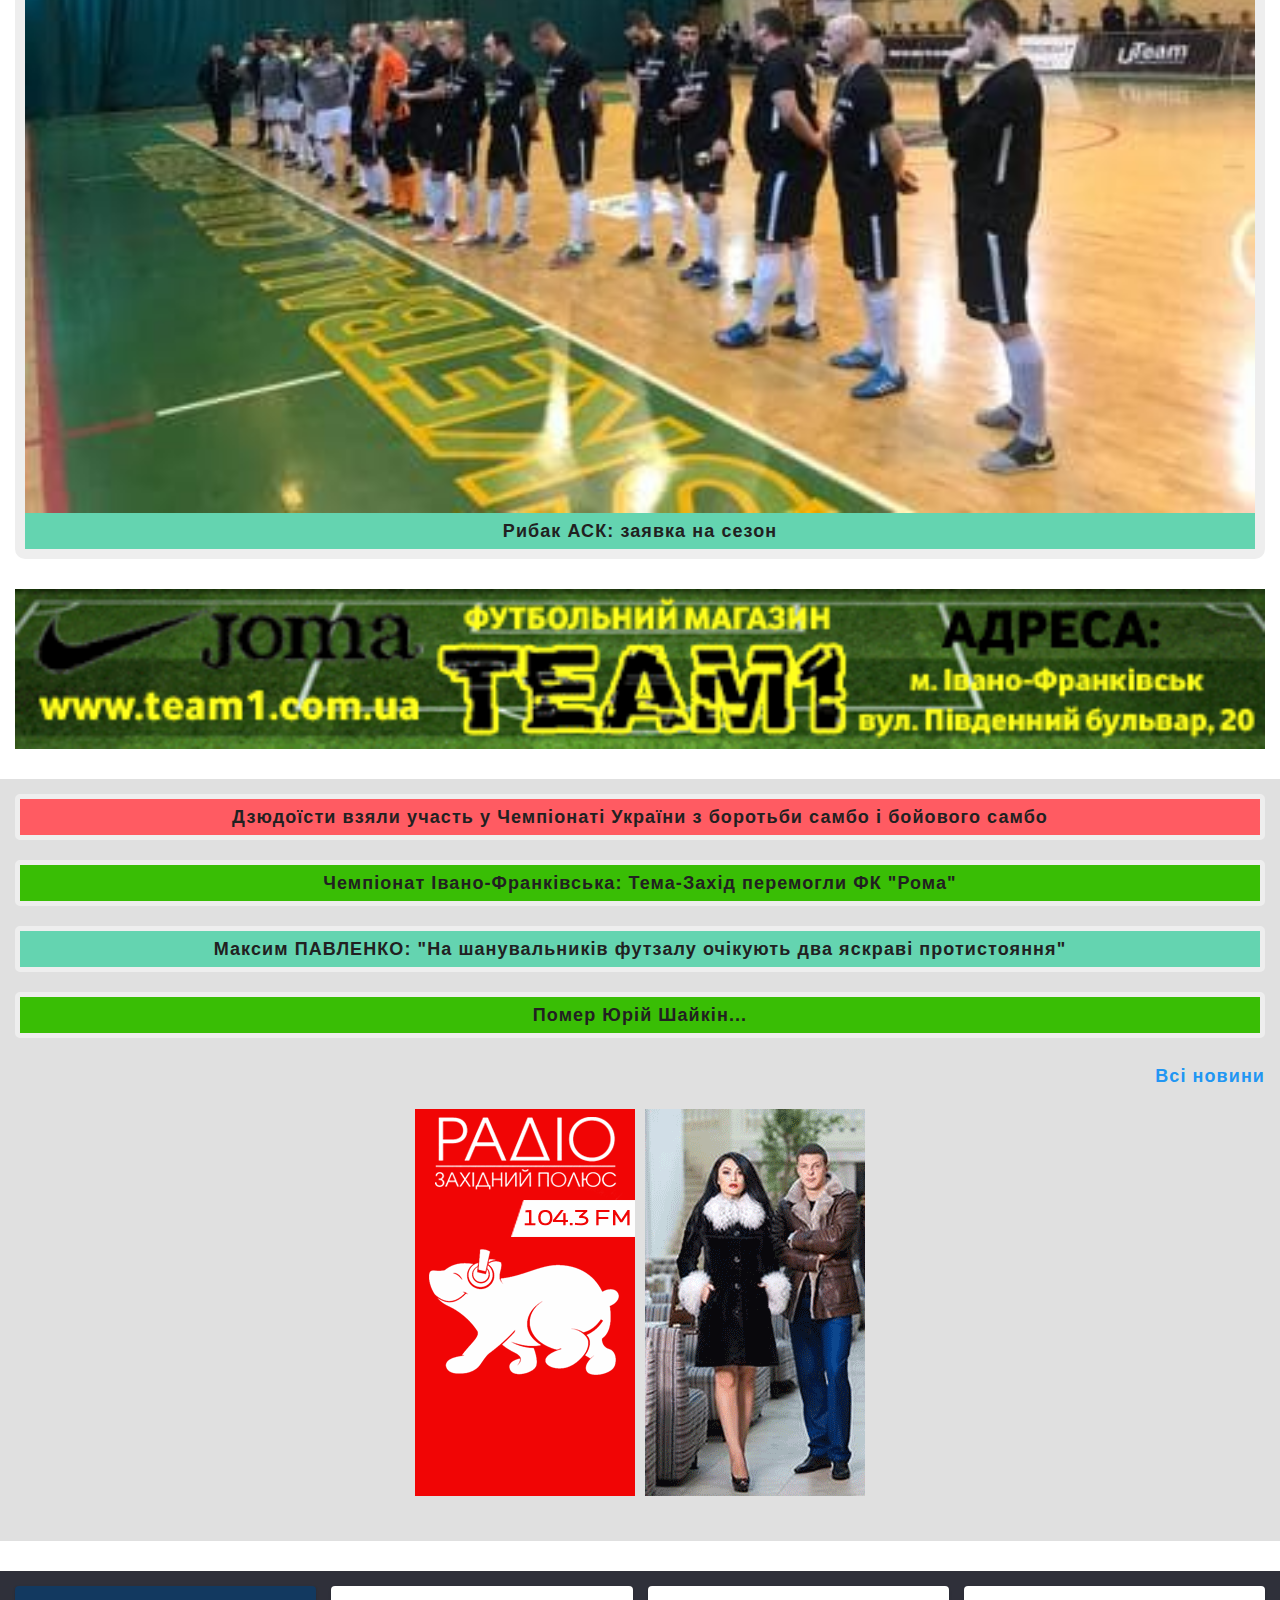
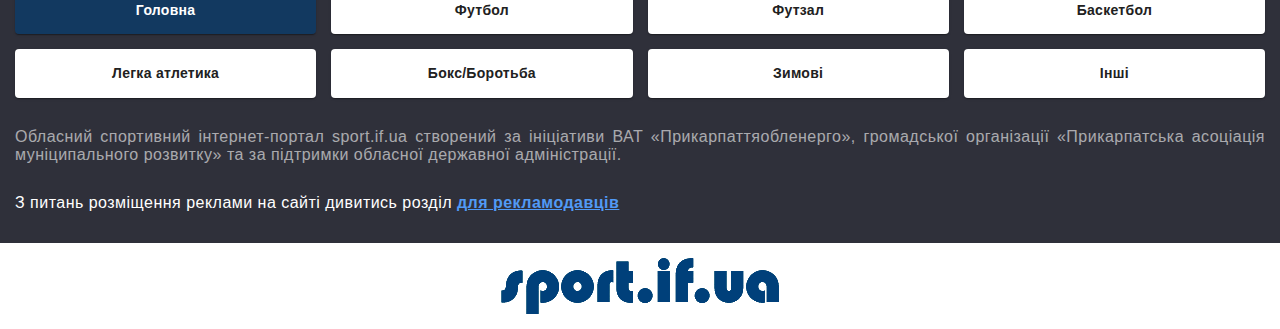
==== commit 1c11a7d4: "Відкоригував відступи" ====
--- a/index.html
+++ b/index.html
@@ -85,6 +85,7 @@
 
     <main>
         <section class="news">
+            <h1 class="news__title">Спотивні новини</h1>
             <div class="news-main">
                 <ul class="news-main__list list">
                     <li class="news-main__item">
--- a/css/main.min.css
+++ b/css/main.min.css
@@ -1,2 +1,2 @@
-/*! modern-normalize v0.6.0 | MIT License | https://github.com/sindresorhus/modern-normalize */*,*::before,*::after{-webkit-box-sizing:border-box;box-sizing:border-box}:root{-moz-tab-size:4;-o-tab-size:4;tab-size:4}html{line-height:1.15;-webkit-text-size-adjust:100%}body{margin:0}body{font-family:system-ui,-apple-system,"Segoe UI",Roboto,Helvetica,Arial,sans-serif,"Apple Color Emoji","Segoe UI Emoji"}hr{height:0}abbr[title]{-webkit-text-decoration:underline dotted;text-decoration:underline dotted}b,strong{font-weight:bolder}code,kbd,samp,pre{font-family:SFMono-Regular, Consolas, "Liberation Mono", Menlo, monospace;font-size:1em}small{font-size:80%}sub,sup{font-size:75%;line-height:0;position:relative;vertical-align:baseline}sub{bottom:-0.25em}sup{top:-0.5em}button,input,optgroup,select,textarea{font-family:inherit;font-size:100%;line-height:1.15;margin:0}button,select{text-transform:none}button,[type="button"],[type="reset"],[type="submit"]{-webkit-appearance:button}button::-moz-focus-inner,[type="button"]::-moz-focus-inner,[type="reset"]::-moz-focus-inner,[type="submit"]::-moz-focus-inner{border-style:none;padding:0}button:-moz-focusring,[type="button"]:-moz-focusring,[type="reset"]:-moz-focusring,[type="submit"]:-moz-focusring{outline:1px dotted ButtonText}fieldset{padding:0.35em 0.75em 0.625em}legend{padding:0}progress{vertical-align:baseline}[type="number"]::-webkit-inner-spin-button,[type="number"]::-webkit-outer-spin-button{height:auto}[type="search"]{-webkit-appearance:textfield;outline-offset:-2px}[type="search"]::-webkit-search-decoration{-webkit-appearance:none}::-webkit-file-upload-button{-webkit-appearance:button;font:inherit}summary{display:list-item}@font-face{font-family:'Open Sans';font-style:normal;font-weight:400;src:url("../fonts/open-sans-v18-latin-ext_latin_cyrillic-ext_cyrillic-regular.eot");src:local(""),url("../fonts/open-sans-v18-latin-ext_latin_cyrillic-ext_cyrillic-regular.eot?#iefix") format("embedded-opentype"),url("../fonts/open-sans-v18-latin-ext_latin_cyrillic-ext_cyrillic-regular.woff2") format("woff2"),url("../fonts/open-sans-v18-latin-ext_latin_cyrillic-ext_cyrillic-regular.woff") format("woff"),url("../fonts/open-sans-v18-latin-ext_latin_cyrillic-ext_cyrillic-regular.ttf") format("truetype"),url("../fonts/open-sans-v18-latin-ext_latin_cyrillic-ext_cyrillic-regular.svg#OpenSans") format("svg")}@font-face{font-family:'Open Sans';font-style:normal;font-weight:700;src:url("../fonts/open-sans-v18-latin-ext_latin_cyrillic-ext_cyrillic-700.eot");src:local(""),url("../fonts/open-sans-v18-latin-ext_latin_cyrillic-ext_cyrillic-700.eot?#iefix") format("embedded-opentype"),url("../fonts/open-sans-v18-latin-ext_latin_cyrillic-ext_cyrillic-700.woff2") format("woff2"),url("../fonts/open-sans-v18-latin-ext_latin_cyrillic-ext_cyrillic-700.woff") format("woff"),url("../fonts/open-sans-v18-latin-ext_latin_cyrillic-ext_cyrillic-700.ttf") format("truetype"),url("../fonts/open-sans-v18-latin-ext_latin_cyrillic-ext_cyrillic-700.svg#OpenSans") format("svg")}@font-face{font-family:'Ubuntu Condensed';font-style:normal;font-weight:400;src:url("../fonts/ubuntu-condensed-v11-latin-ext_latin_cyrillic-ext_cyrillic-regular.eot");src:local(""),url("../fonts/ubuntu-condensed-v11-latin-ext_latin_cyrillic-ext_cyrillic-regular.eot?#iefix") format("embedded-opentype"),url("../fonts/ubuntu-condensed-v11-latin-ext_latin_cyrillic-ext_cyrillic-regular.woff2") format("woff2"),url("../fonts/ubuntu-condensed-v11-latin-ext_latin_cyrillic-ext_cyrillic-regular.woff") format("woff"),url("../fonts/ubuntu-condensed-v11-latin-ext_latin_cyrillic-ext_cyrillic-regular.ttf") format("truetype"),url("../fonts/ubuntu-condensed-v11-latin-ext_latin_cyrillic-ext_cyrillic-regular.svg#UbuntuCondensed") format("svg")}body{color:#757575;font-family:Roboto,sans-serif;letter-spacing:0.03em;background-color:rgba(255,255,255,0.6)}body.modal-open{overflow:hidden}.container{margin-left:auto;margin-right:auto}a{text-decoration:none}p{margin-top:0;margin-bottom:0}img{display:block;max-width:100%;height:auto}section{width:100%;padding:0 15px;margin-bottom:30px}header{padding:0 15px;margin-bottom:30px;background-color:#e0e0e0}footer{padding:15px;padding-bottom:0;background-color:#2f303a}.list{padding:0;margin:0;list-style:none}.visually-hidden{position:absolute;clip:rect(0 0 0 0);width:1px;height:1px;margin:-1px}.creater{margin-top:30px;margin-bottom:30px;text-align:justify;color:rgba(255,255,255,0.6)}.advertising{margin-bottom:30px;text-align:justify;color:#fff}.advertising__link{font-weight:700;text-decoration:underline;color:#519af6}.menu{width:100%;margin-bottom:30px;background-color:transparent}.menu__list{display:-webkit-box;display:-ms-flexbox;display:flex;-webkit-box-align:center;-ms-flex-align:center;align-items:center;-webkit-box-pack:justify;-ms-flex-pack:justify;justify-content:space-between}.menu__item{padding:10px}.menu__link{display:block;padding:10px;font-family:Roboto,sans-serif;font-weight:500;font-size:16px;line-height:1.62;letter-spacing:0.03em;color:#212121;background-color:#f5f4fa;border:1px solid rgba(0,63,122,0.6);border-radius:4px;-webkit-box-shadow:0px 3px 1px rgba(0,0,0,0),0px 1px 2px rgba(0,0,0,0),0px 2px 2px rgba(0,0,0,0);box-shadow:0px 3px 1px rgba(0,0,0,0),0px 1px 2px rgba(0,0,0,0),0px 2px 2px rgba(0,0,0,0);-webkit-transition-property:background-color,color,-webkit-box-shadow;transition-property:background-color,color,-webkit-box-shadow;transition-property:background-color,color,box-shadow;transition-property:background-color,color,box-shadow,-webkit-box-shadow;-webkit-transition-duration:250ms;transition-duration:250ms;-webkit-transition-timing-function:cubic-bezier(0.4, 0, 0.2, 1);transition-timing-function:cubic-bezier(0.4, 0, 0.2, 1)}.menu__link:hover,.menu__link:focus{background-color:#2196f3;color:#fff;-webkit-box-shadow:0px 3px 1px rgba(0,0,0,0.1),0px 1px 2px rgba(0,0,0,0.08),0px 2px 2px rgba(0,0,0,0.12);box-shadow:0px 3px 1px rgba(0,0,0,0.1),0px 1px 2px rgba(0,0,0,0.08),0px 2px 2px rgba(0,0,0,0.12)}.menu__text{display:-webkit-box;display:-ms-flexbox;display:flex;-ms-flex-wrap:wrap;flex-wrap:wrap}.logo{margin-left:auto;margin-right:auto}.logo__container{margin-top:15px;margin-bottom:20px;margin-left:-15px;margin-right:-15px;padding:15px 0;background-color:#fff}.logo__container--footer{margin-top:0;margin-bottom:0}.navigation{height:100%;margin-bottom:-15px;margin-right:-15px}.navigation__list{display:-webkit-box;display:-ms-flexbox;display:flex;-ms-flex-wrap:wrap;flex-wrap:wrap}.navigation__item{margin-bottom:15px;margin-right:15px;padding:15px 0;-ms-flex-preferred-size:calc((100% - 3 * 15px) / 3);flex-basis:calc((100% - 3 * 15px) / 3);text-align:center;background-color:#fff;border-radius:4px;-webkit-box-shadow:0px 2px 1px -1px rgba(0,0,0,0.2),0px 1px 1px 0px rgba(0,0,0,0.14),0px 1px 3px 0px rgba(0,0,0,0.12);box-shadow:0px 2px 1px -1px rgba(0,0,0,0.2),0px 1px 1px 0px rgba(0,0,0,0.14),0px 1px 3px 0px rgba(0,0,0,0.12)}@media screen and (min-width: 380px){.navigation__item{-ms-flex-preferred-size:calc((100% - 4 * 15px) / 4);flex-basis:calc((100% - 4 * 15px) / 4)}}.navigation__item--main{background-color:rgba(0,63,122,0.6)}.navigation__link{font-weight:700;font-size:14px;line-height:1.14;letter-spacing:0.02em;color:#212121;-webkit-transition-property:color;transition-property:color;-webkit-transition-duration:250ms;transition-duration:250ms;-webkit-transition-timing-function:cubic-bezier(0.4, 0, 0.2, 1);transition-timing-function:cubic-bezier(0.4, 0, 0.2, 1)}.navigation__link--current{color:#fff}.navigation__link:hover,.navigation__link:focus{color:#2196f3}.news-main{margin-bottom:30px}.news-main__item:not(:last-child){margin-bottom:20px}.news-main__link{display:block;height:100%;border:10px solid #eee;border-radius:10px;-webkit-box-shadow:0px 1px 1px rgba(0,0,0,0),0px 4px 4px rgba(0,0,0,0),1px 4px 6px rgba(0,0,0,0);box-shadow:0px 1px 1px rgba(0,0,0,0),0px 4px 4px rgba(0,0,0,0),1px 4px 6px rgba(0,0,0,0);-webkit-transition-property:border-color,-webkit-box-shadow;transition-property:border-color,-webkit-box-shadow;transition-property:box-shadow,border-color;transition-property:box-shadow,border-color,-webkit-box-shadow;-webkit-transition-duration:250ms;transition-duration:250ms;-webkit-transition-timing-function:cubic-bezier(0.4, 0, 0.2, 1);transition-timing-function:cubic-bezier(0.4, 0, 0.2, 1)}.news-main__link:focus,.news-main__link:hover{-webkit-box-shadow:0px 1px 1px rgba(0,0,0,0.12),0px 4px 4px rgba(0,0,0,0.06),1px 4px 6px rgba(0,0,0,0.16);box-shadow:0px 1px 1px rgba(0,0,0,0.12),0px 4px 4px rgba(0,0,0,0.06),1px 4px 6px rgba(0,0,0,0.16);border-color:#2196f3}.news-main__photo{width:480%;height:auto}.news-main__title{margin:0;text-align:center;font-weight:700;font-size:18px;line-height:2;letter-spacing:0.06em;color:#212121}.news-main__title--football{background-color:#39be05}.news-main__title--athletic{background-color:#f4bb58}.news-main__title--footsal{background-color:#64d4b0}.news-secondary{margin-bottom:30px;margin-right:-15px;margin-left:-15px;padding:15px 0;background-color:#e0e0e0}.news-secondary__item{margin-bottom:20px}.news-secondary__link{display:block;height:100%;margin:0 15px;text-align:center;font-weight:700;font-size:18px;line-height:2;letter-spacing:0.06em;color:#212121;background-color:#fff;border:5px solid #eee;border-radius:5px;-webkit-box-shadow:0px 1px 1px rgba(0,0,0,0),0px 4px 4px rgba(0,0,0,0),1px 4px 6px rgba(0,0,0,0);box-shadow:0px 1px 1px rgba(0,0,0,0),0px 4px 4px rgba(0,0,0,0),1px 4px 6px rgba(0,0,0,0);-webkit-transition-property:border-color,-webkit-box-shadow;transition-property:border-color,-webkit-box-shadow;transition-property:box-shadow,border-color;transition-property:box-shadow,border-color,-webkit-box-shadow;-webkit-transition-duration:250ms;transition-duration:250ms;-webkit-transition-timing-function:cubic-bezier(0.4, 0, 0.2, 1);transition-timing-function:cubic-bezier(0.4, 0, 0.2, 1)}.news-secondary__link--football{background-color:#39be05}.news-secondary__link--box{background-color:#ff5b62}.news-secondary__link--footsal{background-color:#64d4b0}.news-secondary__link:focus,.news-secondary__link:hover{-webkit-box-shadow:0px 1px 1px rgba(0,0,0,0.12),0px 4px 4px rgba(0,0,0,0.06),1px 4px 6px rgba(0,0,0,0.16);box-shadow:0px 1px 1px rgba(0,0,0,0.12),0px 4px 4px rgba(0,0,0,0.06),1px 4px 6px rgba(0,0,0,0.16);border-color:#2196f3}.news-all{margin-right:15px;margin-top:15px;margin-bottom:15px}.news-all__link{display:block;margin:0;text-align:end;font-weight:700;font-size:18px;line-height:2;letter-spacing:0.06em;color:#2196f3}.banner__container{display:-webkit-box;display:-ms-flexbox;display:flex;-webkit-box-pack:center;-ms-flex-pack:center;justify-content:center}.banner{display:block;margin-bottom:30px}.banner--radio{margin-right:10px}
+/*! modern-normalize v0.6.0 | MIT License | https://github.com/sindresorhus/modern-normalize */*,*::before,*::after{-webkit-box-sizing:border-box;box-sizing:border-box}:root{-moz-tab-size:4;-o-tab-size:4;tab-size:4}html{line-height:1.15;-webkit-text-size-adjust:100%}body{margin:0}body{font-family:system-ui,-apple-system,"Segoe UI",Roboto,Helvetica,Arial,sans-serif,"Apple Color Emoji","Segoe UI Emoji"}hr{height:0}abbr[title]{-webkit-text-decoration:underline dotted;text-decoration:underline dotted}b,strong{font-weight:bolder}code,kbd,samp,pre{font-family:SFMono-Regular, Consolas, "Liberation Mono", Menlo, monospace;font-size:1em}small{font-size:80%}sub,sup{font-size:75%;line-height:0;position:relative;vertical-align:baseline}sub{bottom:-0.25em}sup{top:-0.5em}button,input,optgroup,select,textarea{font-family:inherit;font-size:100%;line-height:1.15;margin:0}button,select{text-transform:none}button,[type="button"],[type="reset"],[type="submit"]{-webkit-appearance:button}button::-moz-focus-inner,[type="button"]::-moz-focus-inner,[type="reset"]::-moz-focus-inner,[type="submit"]::-moz-focus-inner{border-style:none;padding:0}button:-moz-focusring,[type="button"]:-moz-focusring,[type="reset"]:-moz-focusring,[type="submit"]:-moz-focusring{outline:1px dotted ButtonText}fieldset{padding:0.35em 0.75em 0.625em}legend{padding:0}progress{vertical-align:baseline}[type="number"]::-webkit-inner-spin-button,[type="number"]::-webkit-outer-spin-button{height:auto}[type="search"]{-webkit-appearance:textfield;outline-offset:-2px}[type="search"]::-webkit-search-decoration{-webkit-appearance:none}::-webkit-file-upload-button{-webkit-appearance:button;font:inherit}summary{display:list-item}@font-face{font-family:'Open Sans';font-style:normal;font-weight:400;src:url("../fonts/open-sans-v18-latin-ext_latin_cyrillic-ext_cyrillic-regular.eot");src:local(""),url("../fonts/open-sans-v18-latin-ext_latin_cyrillic-ext_cyrillic-regular.eot?#iefix") format("embedded-opentype"),url("../fonts/open-sans-v18-latin-ext_latin_cyrillic-ext_cyrillic-regular.woff2") format("woff2"),url("../fonts/open-sans-v18-latin-ext_latin_cyrillic-ext_cyrillic-regular.woff") format("woff"),url("../fonts/open-sans-v18-latin-ext_latin_cyrillic-ext_cyrillic-regular.ttf") format("truetype"),url("../fonts/open-sans-v18-latin-ext_latin_cyrillic-ext_cyrillic-regular.svg#OpenSans") format("svg")}@font-face{font-family:'Open Sans';font-style:normal;font-weight:700;src:url("../fonts/open-sans-v18-latin-ext_latin_cyrillic-ext_cyrillic-700.eot");src:local(""),url("../fonts/open-sans-v18-latin-ext_latin_cyrillic-ext_cyrillic-700.eot?#iefix") format("embedded-opentype"),url("../fonts/open-sans-v18-latin-ext_latin_cyrillic-ext_cyrillic-700.woff2") format("woff2"),url("../fonts/open-sans-v18-latin-ext_latin_cyrillic-ext_cyrillic-700.woff") format("woff"),url("../fonts/open-sans-v18-latin-ext_latin_cyrillic-ext_cyrillic-700.ttf") format("truetype"),url("../fonts/open-sans-v18-latin-ext_latin_cyrillic-ext_cyrillic-700.svg#OpenSans") format("svg")}@font-face{font-family:'Ubuntu Condensed';font-style:normal;font-weight:400;src:url("../fonts/ubuntu-condensed-v11-latin-ext_latin_cyrillic-ext_cyrillic-regular.eot");src:local(""),url("../fonts/ubuntu-condensed-v11-latin-ext_latin_cyrillic-ext_cyrillic-regular.eot?#iefix") format("embedded-opentype"),url("../fonts/ubuntu-condensed-v11-latin-ext_latin_cyrillic-ext_cyrillic-regular.woff2") format("woff2"),url("../fonts/ubuntu-condensed-v11-latin-ext_latin_cyrillic-ext_cyrillic-regular.woff") format("woff"),url("../fonts/ubuntu-condensed-v11-latin-ext_latin_cyrillic-ext_cyrillic-regular.ttf") format("truetype"),url("../fonts/ubuntu-condensed-v11-latin-ext_latin_cyrillic-ext_cyrillic-regular.svg#UbuntuCondensed") format("svg")}body{color:#757575;font-family:Roboto,sans-serif;letter-spacing:0.03em;background-color:rgba(255,255,255,0.6)}body.modal-open{overflow:hidden}.container{margin-left:auto;margin-right:auto}a{text-decoration:none}p{margin-top:0;margin-bottom:0}img{display:block;max-width:100%;height:auto}section{width:100%;padding:0 15px;margin-bottom:30px}header{padding:0 15px;padding-bottom:30px;background-color:#e0e0e0}footer{padding:15px;padding-bottom:0;background-color:#2f303a}.list{padding:0;margin:0;list-style:none}.visually-hidden{position:absolute;clip:rect(0 0 0 0);width:1px;height:1px;margin:-1px}.creater{margin-top:30px;margin-bottom:30px;text-align:justify;color:rgba(255,255,255,0.6)}.advertising{margin-bottom:30px;text-align:justify;color:#fff}.advertising__link{font-weight:700;text-decoration:underline;color:#519af6}.menu{width:100%;margin-bottom:30px;background-color:transparent}.menu__list{display:-webkit-box;display:-ms-flexbox;display:flex;-webkit-box-align:center;-ms-flex-align:center;align-items:center;-webkit-box-pack:justify;-ms-flex-pack:justify;justify-content:space-between}.menu__item{padding:10px}.menu__link{display:block;padding:10px;font-family:Roboto,sans-serif;font-weight:500;font-size:16px;line-height:1.62;letter-spacing:0.03em;color:#212121;background-color:#f5f4fa;border:1px solid rgba(0,63,122,0.6);border-radius:4px;-webkit-box-shadow:0px 3px 1px rgba(0,0,0,0),0px 1px 2px rgba(0,0,0,0),0px 2px 2px rgba(0,0,0,0);box-shadow:0px 3px 1px rgba(0,0,0,0),0px 1px 2px rgba(0,0,0,0),0px 2px 2px rgba(0,0,0,0);-webkit-transition-property:background-color,color,-webkit-box-shadow;transition-property:background-color,color,-webkit-box-shadow;transition-property:background-color,color,box-shadow;transition-property:background-color,color,box-shadow,-webkit-box-shadow;-webkit-transition-duration:250ms;transition-duration:250ms;-webkit-transition-timing-function:cubic-bezier(0.4, 0, 0.2, 1);transition-timing-function:cubic-bezier(0.4, 0, 0.2, 1)}.menu__link:hover,.menu__link:focus{background-color:#2196f3;color:#fff;-webkit-box-shadow:0px 3px 1px rgba(0,0,0,0.1),0px 1px 2px rgba(0,0,0,0.08),0px 2px 2px rgba(0,0,0,0.12);box-shadow:0px 3px 1px rgba(0,0,0,0.1),0px 1px 2px rgba(0,0,0,0.08),0px 2px 2px rgba(0,0,0,0.12)}.menu__text{display:-webkit-box;display:-ms-flexbox;display:flex;-ms-flex-wrap:wrap;flex-wrap:wrap}.logo{margin-left:auto;margin-right:auto}.logo__container{margin-top:15px;margin-bottom:20px;margin-left:-15px;margin-right:-15px;padding:15px 0;background-color:#fff}.logo__container--footer{margin-top:0;margin-bottom:0}.navigation{height:100%;margin-bottom:-15px;margin-right:-15px}.navigation__list{display:-webkit-box;display:-ms-flexbox;display:flex;-ms-flex-wrap:wrap;flex-wrap:wrap}.navigation__item{margin-bottom:15px;margin-right:15px;padding:15px 0;-ms-flex-preferred-size:calc((100% - 3 * 15px) / 3);flex-basis:calc((100% - 3 * 15px) / 3);text-align:center;background-color:#fff;border-radius:4px;-webkit-box-shadow:0px 2px 1px -1px rgba(0,0,0,0.2),0px 1px 1px 0px rgba(0,0,0,0.14),0px 1px 3px 0px rgba(0,0,0,0.12);box-shadow:0px 2px 1px -1px rgba(0,0,0,0.2),0px 1px 1px 0px rgba(0,0,0,0.14),0px 1px 3px 0px rgba(0,0,0,0.12)}@media screen and (min-width: 380px){.navigation__item{-ms-flex-preferred-size:calc((100% - 4 * 15px) / 4);flex-basis:calc((100% - 4 * 15px) / 4)}}.navigation__item--main{background-color:rgba(0,63,122,0.6)}.navigation__link{font-weight:700;font-size:14px;line-height:1.14;letter-spacing:0.02em;color:#212121;-webkit-transition-property:color;transition-property:color;-webkit-transition-duration:250ms;transition-duration:250ms;-webkit-transition-timing-function:cubic-bezier(0.4, 0, 0.2, 1);transition-timing-function:cubic-bezier(0.4, 0, 0.2, 1)}.navigation__link--current{color:#fff}.navigation__link:hover,.navigation__link:focus{color:#2196f3}.news__title{padding-top:30px;margin-top:0;font-weight:700;font-size:28px;line-height:1.17;text-align:center;color:#212121}.news-main{margin-bottom:30px}.news-main__item:not(:last-child){margin-bottom:20px}.news-main__link{display:block;height:100%;border:10px solid #eee;border-radius:10px;-webkit-box-shadow:0px 1px 1px rgba(0,0,0,0),0px 4px 4px rgba(0,0,0,0),1px 4px 6px rgba(0,0,0,0);box-shadow:0px 1px 1px rgba(0,0,0,0),0px 4px 4px rgba(0,0,0,0),1px 4px 6px rgba(0,0,0,0);-webkit-transition-property:border-color,-webkit-box-shadow;transition-property:border-color,-webkit-box-shadow;transition-property:box-shadow,border-color;transition-property:box-shadow,border-color,-webkit-box-shadow;-webkit-transition-duration:250ms;transition-duration:250ms;-webkit-transition-timing-function:cubic-bezier(0.4, 0, 0.2, 1);transition-timing-function:cubic-bezier(0.4, 0, 0.2, 1)}.news-main__link:focus,.news-main__link:hover{-webkit-box-shadow:0px 1px 1px rgba(0,0,0,0.12),0px 4px 4px rgba(0,0,0,0.06),1px 4px 6px rgba(0,0,0,0.16);box-shadow:0px 1px 1px rgba(0,0,0,0.12),0px 4px 4px rgba(0,0,0,0.06),1px 4px 6px rgba(0,0,0,0.16);border-color:#2196f3}.news-main__photo{width:480%;height:auto}.news-main__title{margin:0;text-align:center;font-weight:700;font-size:18px;line-height:2;letter-spacing:0.06em;color:#212121}.news-main__title--football{background-color:#39be05}.news-main__title--athletic{background-color:#f4bb58}.news-main__title--footsal{background-color:#64d4b0}.news-secondary{margin-bottom:30px;margin-right:-15px;margin-left:-15px;padding:15px 0;background-color:#e0e0e0}.news-secondary__item{margin-bottom:20px}.news-secondary__link{display:block;height:100%;margin:0 15px;text-align:center;font-weight:700;font-size:18px;line-height:2;letter-spacing:0.06em;color:#212121;background-color:#fff;border:5px solid #eee;border-radius:5px;-webkit-box-shadow:0px 1px 1px rgba(0,0,0,0),0px 4px 4px rgba(0,0,0,0),1px 4px 6px rgba(0,0,0,0);box-shadow:0px 1px 1px rgba(0,0,0,0),0px 4px 4px rgba(0,0,0,0),1px 4px 6px rgba(0,0,0,0);-webkit-transition-property:border-color,-webkit-box-shadow;transition-property:border-color,-webkit-box-shadow;transition-property:box-shadow,border-color;transition-property:box-shadow,border-color,-webkit-box-shadow;-webkit-transition-duration:250ms;transition-duration:250ms;-webkit-transition-timing-function:cubic-bezier(0.4, 0, 0.2, 1);transition-timing-function:cubic-bezier(0.4, 0, 0.2, 1)}.news-secondary__link--football{background-color:#39be05}.news-secondary__link--box{background-color:#ff5b62}.news-secondary__link--footsal{background-color:#64d4b0}.news-secondary__link:focus,.news-secondary__link:hover{-webkit-box-shadow:0px 1px 1px rgba(0,0,0,0.12),0px 4px 4px rgba(0,0,0,0.06),1px 4px 6px rgba(0,0,0,0.16);box-shadow:0px 1px 1px rgba(0,0,0,0.12),0px 4px 4px rgba(0,0,0,0.06),1px 4px 6px rgba(0,0,0,0.16);border-color:#2196f3}.news-all{margin-right:15px;margin-top:15px;margin-bottom:15px}.news-all__link{display:block;margin:0;text-align:end;font-weight:700;font-size:18px;line-height:2;letter-spacing:0.06em;color:#2196f3}.banner__container{display:-webkit-box;display:-ms-flexbox;display:flex;-webkit-box-pack:center;-ms-flex-pack:center;justify-content:center}.banner{display:block;margin-bottom:30px}.banner--radio{margin-right:10px}
 /*# sourceMappingURL=main.min.css.map */